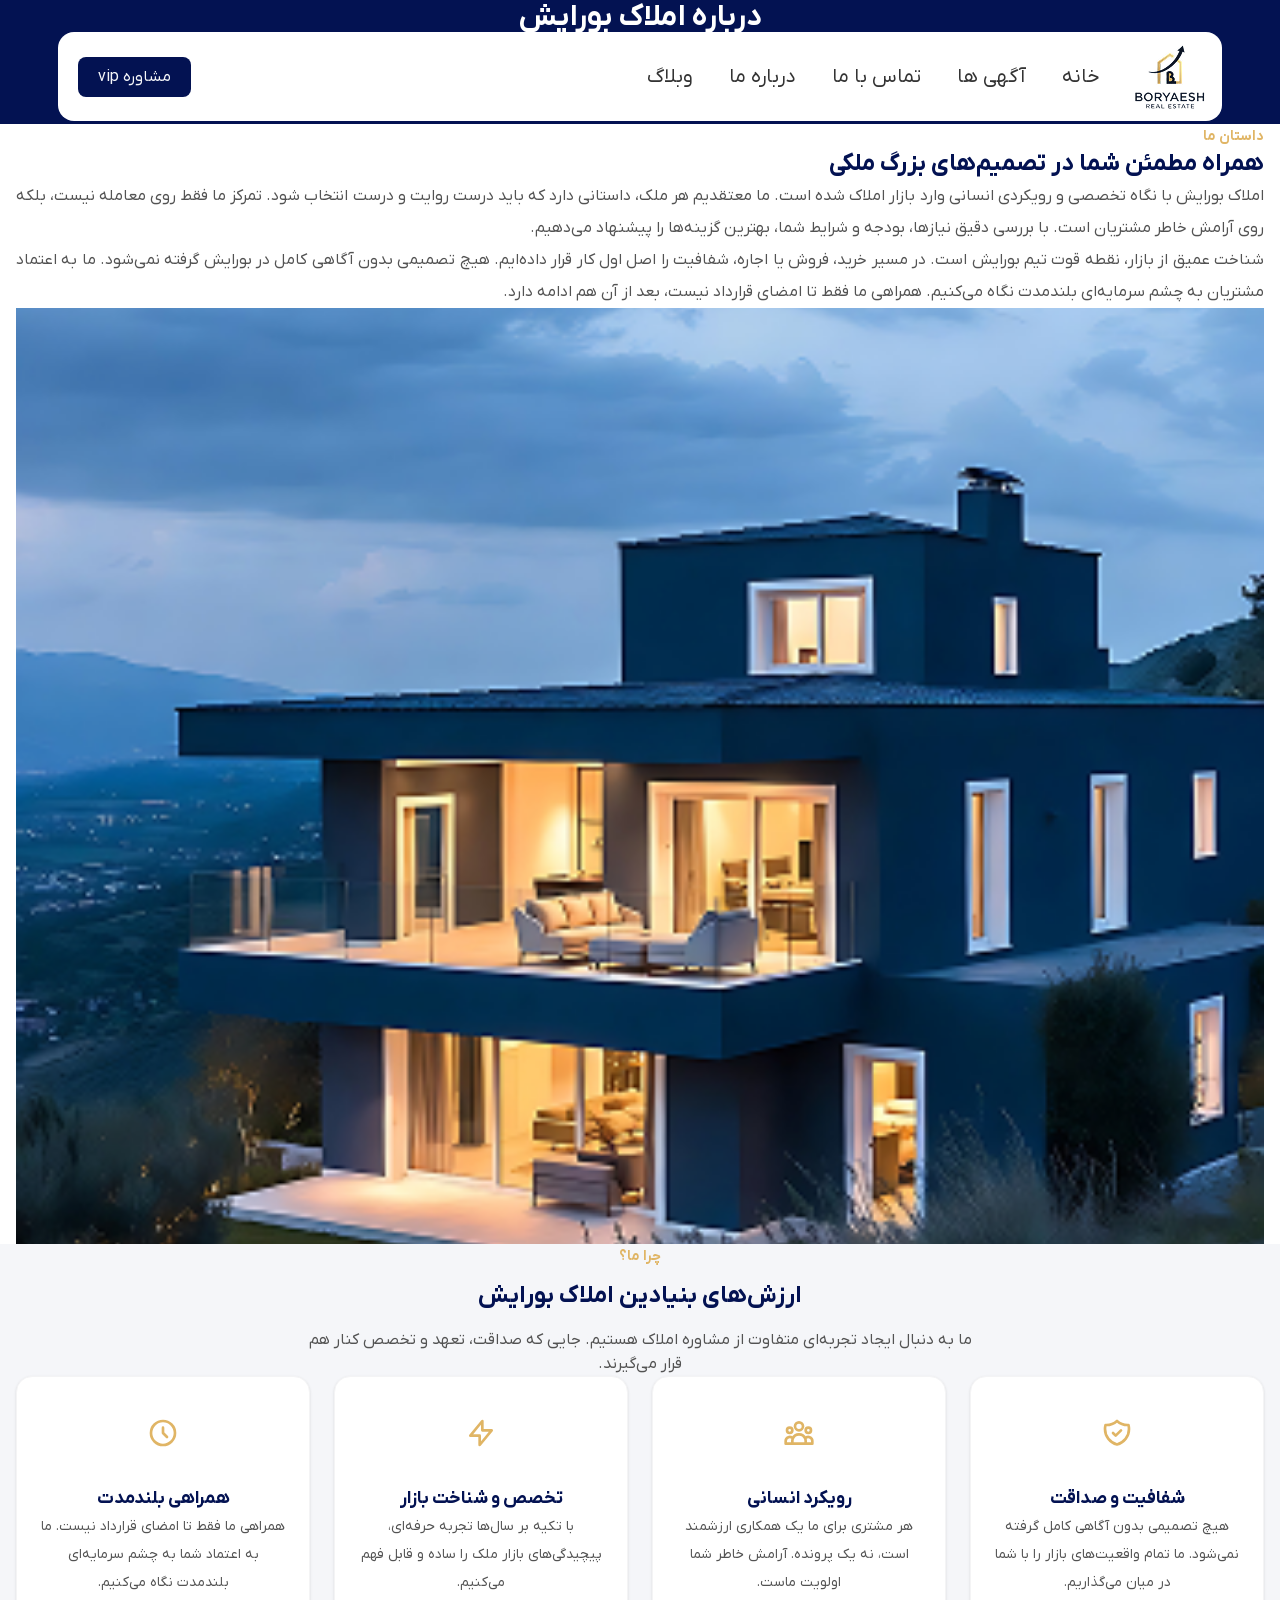
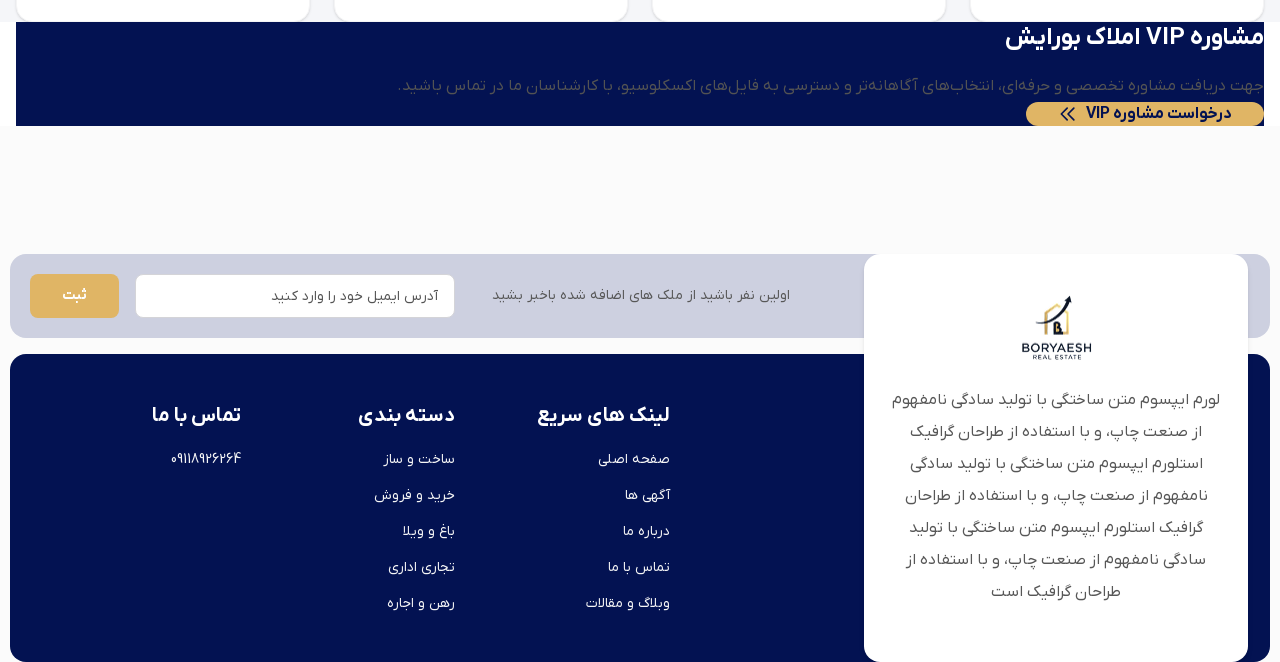
==== pages/about.html @ 9cd7a74b "Add files via upload" ====
<!doctype html>
<html lang="fa" dir="rtl">
  <head>
    <meta charset="UTF-8" />
    <meta name="viewport" content="width=device-width, initial-scale=1.0" />
    <title>درباره ما | املاک بورایش</title>
    <link rel="stylesheet" href="../styles/app.css" />
  </head>
  <body class="bg-main font-IRANYekan text-custom-3">
    <!-- app svg -->
    <svg aria-hidden="true" style="position: absolute; width: 0; height: 0; overflow: hidden">
      <symbol id="menu-open" xmlns="http://www.w3.org/2000/svg" viewBox="0 0 48 48">
        <linearGradient id="EIPc0qTNCX0EujYwtxKaXa" x1="12.066" x2="34.891" y1=".066" y2="22.891" gradientUnits="userSpaceOnUse">
          <stop offset=".237" stop-color="#1c36a6" />
          <stop offset=".85" stop-color="#031252" />
        </linearGradient>
        <path fill="url(#EIPc0qTNCX0EujYwtxKaXa)" d="M43,15H5c-1.1,0-2-0.9-2-2v-2c0-1.1,0.9-2,2-2h38c1.1,0,2,0.9,2,2v2C45,14.1,44.1,15,43,15z" />
        <linearGradient id="EIPc0qTNCX0EujYwtxKaXb" x1="12.066" x2="34.891" y1="12.066" y2="34.891" gradientUnits="userSpaceOnUse">
          <stop offset=".237" stop-color="#1c36a6" />
          <stop offset=".85" stop-color="#031252" />
        </linearGradient>
        <path fill="url(#EIPc0qTNCX0EujYwtxKaXb)" d="M43,27H5c-1.1,0-2-0.9-2-2v-2c0-1.1,0.9-2,2-2h38c1.1,0,2,0.9,2,2v2C45,26.1,44.1,27,43,27z" />
        <linearGradient id="EIPc0qTNCX0EujYwtxKaXc" x1="12.066" x2="34.891" y1="24.066" y2="46.891" gradientUnits="userSpaceOnUse">
          <stop offset=".237" stop-color="#1c36a6" />
          <stop offset=".85" stop-color="#031252" />
        </linearGradient>
        <path fill="url(#EIPc0qTNCX0EujYwtxKaXc)" d="M43,39H5c-1.1,0-2-0.9-2-2v-2c0-1.1,0.9-2,2-2h38c1.1,0,2,0.9,2,2v2C45,38.1,44.1,39,43,39z" />
      </symbol>
      <symbol id="menu-close" xmlns="http://www.w3.org/2000/svg" viewBox="0 0 48 48">
        <linearGradient id="hbE9Evnj3wAjjA2RX0We2a" x1="7.534" x2="27.557" y1="7.534" y2="27.557" gradientUnits="userSpaceOnUse">
          <stop offset="0" stop-color="#1c36a6" />
          <stop offset=".443" stop-color="#1c36a6" />
          <stop offset="1" stop-color="#031252" />
        </linearGradient>
        <path
          fill="url(#hbE9Evnj3wAjjA2RX0We2a)"
          d="M42.42,12.401c0.774-0.774,0.774-2.028,0-2.802L38.401,5.58c-0.774-0.774-2.028-0.774-2.802,0	L24,17.179L12.401,5.58c-0.774-0.774-2.028-0.774-2.802,0L5.58,9.599c-0.774,0.774-0.774,2.028,0,2.802L17.179,24L5.58,35.599	c-0.774,0.774-0.774,2.028,0,2.802l4.019,4.019c0.774,0.774,2.028,0.774,2.802,0L42.42,12.401z" />
        <linearGradient id="hbE9Evnj3wAjjA2RX0We2b" x1="27.373" x2="40.507" y1="27.373" y2="40.507" gradientUnits="userSpaceOnUse">
          <stop offset="0" stop-color="#031252" />
          <stop offset=".179" stop-color="#1c36a6" />
          <stop offset=".243" stop-color="#031252" />
        </linearGradient>
        <path fill="url(#hbE9Evnj3wAjjA2RX0We2b)" d="M24,30.821L35.599,42.42c0.774,0.774,2.028,0.774,2.802,0l4.019-4.019	c0.774-0.774,0.774-2.028,0-2.802L30.821,24L24,30.821z" />
      </symbol>
      <symbol id="apartments" viewBox="0 0 73 75" fill="none" xmlns="http://www.w3.org/2000/svg">
        <path d="M1 1V74H37L36.4965 1H1Z" fill="#030E43" stroke="#7C85AD" stroke-width="2" />
        <rect x="8.72711" y="9.79645" width="7.30346" height="7.30346" fill="white" stroke="#CDD0E0" stroke-width="0.903448" />
        <rect x="23.2105" y="9.79645" width="7.30346" height="7.30346" fill="white" stroke="#CDD0E0" stroke-width="0.903448" />
        <rect x="8.72711" y="26.4517" width="7.30346" height="7.30346" fill="white" stroke="#CDD0E0" stroke-width="0.903448" />
        <rect x="23.2105" y="26.4517" width="7.30346" height="7.30346" fill="white" stroke="#CDD0E0" stroke-width="0.903448" />
        <rect x="8.72711" y="43.3482" width="7.30346" height="7.30346" fill="white" stroke="#CDD0E0" stroke-width="0.903448" />
        <rect x="23.2105" y="43.3482" width="7.30346" height="7.30346" fill="white" stroke="#CDD0E0" stroke-width="0.903448" />
        <rect x="8.72711" y="60.2447" width="7.30346" height="7.30346" fill="white" stroke="#CDD0E0" stroke-width="0.903448" />
        <rect x="23.2105" y="60.2447" width="7.30346" height="7.30346" fill="white" stroke="#CDD0E0" stroke-width="0.903448" />
        <path d="M36 17V67.6898H70.2759L69.7966 17H36Z" fill="#CDD0E0" stroke="#030E43" stroke-width="4.51724" />
        <rect x="42.2447" y="30.4859" width="7.30346" height="7.30346" fill="white" stroke="#041562" stroke-width="0.903448" />
        <rect x="56.7281" y="30.4859" width="7.30346" height="7.30346" fill="white" stroke="#041562" stroke-width="0.903448" />
        <rect x="42.2447" y="47.3824" width="7.30346" height="7.30346" fill="white" stroke="#041562" stroke-width="0.903448" />
        <rect x="56.7281" y="47.3824" width="7.30346" height="7.30346" fill="white" stroke="#041562" stroke-width="0.903448" />
      </symbol>
      <symbol id="administrative-and-commercial" viewBox="0 0 70 67" fill="none" xmlns="http://www.w3.org/2000/svg">
        <rect x="0.5" y="19.6426" width="18.3463" height="46.8571" fill="#030E43" stroke="#7C85AD" />
        <rect x="7.13281" y="25.625" width="5.42838" height="5.9571" fill="white" stroke="#CDD0E0" />
        <rect x="7.13281" y="39.9824" width="5.42838" height="5.9571" fill="white" stroke="#CDD0E0" />
        <rect x="7.13281" y="54.3389" width="5.42838" height="5.9571" fill="white" stroke="#CDD0E0" />
        <path d="M52.8779 0.5V34H69.499V66.5H43.3301V54.7383H32.7412V66.5H19.8457V0.5H52.8779Z" fill="#030E43" stroke="#7C85AD" />
        <rect x="26.4785" y="11.2676" width="5.42838" height="5.9571" fill="white" stroke="#CDD0E0" />
        <rect x="26.4785" y="25.625" width="5.42838" height="5.9571" fill="white" stroke="#CDD0E0" />
        <rect x="26.4785" y="39.9814" width="5.42838" height="5.9571" fill="white" stroke="#CDD0E0" />
        <rect x="40.9141" y="10.96" width="6.42838" height="6.9571" fill="white" />
        <rect x="40.9141" y="25.3174" width="6.42838" height="6.9571" fill="white" />
        <rect x="40.9141" y="39.6738" width="6.42838" height="6.9571" fill="white" />
        <rect x="58.1738" y="39.3252" width="6.42838" height="6.9571" fill="white" />
        <rect x="58.1738" y="53.6826" width="6.42838" height="6.9571" fill="white" />
      </symbol>
      <symbol id="mortgage-and-rent" viewBox="0 0 71 69" fill="none" xmlns="http://www.w3.org/2000/svg">
        <path d="M52.9863 31.0439V67H32.376V50.6055H21.6094V67H1V31.0469L27.1328 8.79199L52.9863 31.0439Z" fill="#030E43" stroke="#7C85AD" stroke-width="2" />
        <path d="M37.2891 17.3088V1H69.5434L70.0009 67.6742H57.4194" stroke="#030E43" stroke-width="2" />
        <rect x="57.2734" y="8.47559" width="5.77764" height="6.1544" fill="#030E43" stroke="#7C85AD" stroke-width="2" />
        <rect x="44.0059" y="8.47559" width="5.77764" height="6.1544" fill="#030E43" stroke="#7C85AD" stroke-width="2" />
        <path d="M49.7842 27.1826V27.6738L49.3574 27.3262L49.3447 27.3164L49.332 27.3057L49.1709 27.1826H49.7842Z" fill="#030E43" stroke="#7C85AD" stroke-width="2" />
        <rect x="57.2734" y="27.1826" width="5.77764" height="6.1544" fill="#030E43" stroke="#7C85AD" stroke-width="2" />
        <rect x="57.2734" y="45.8896" width="5.77764" height="6.1544" fill="#030E43" stroke="#7C85AD" stroke-width="2" />
      </symbol>
      <symbol id="land" viewBox="0 0 74 70" fill="none" xmlns="http://www.w3.org/2000/svg">
        <path d="M1 67.7515V44.9023H9.54057H20.5213L42.2387 51.4934C42.2387 51.4934 44.4349 53.0314 42.2387 55.0087H57.1237C57.1237 55.0087 61.76 55.6678 61.76 58.0845V61.1604L32.9661 67.7515L9.54057 65.1151V67.7515H1Z" fill="#030E43" />
        <path
          d="M9.54057 44.9023H1V67.7515H9.54057V65.1151M9.54057 44.9023H20.5213L42.2387 51.4934C42.2387 51.4934 44.4349 53.0314 42.2387 55.0087M9.54057 44.9023V65.1151M42.2387 55.0087C36.3305 55.0087 27.1097 55.0087 27.1097 55.0087L21.9854 52.592M42.2387 55.0087C48.0517 55.0087 57.1237 55.0087 57.1237 55.0087C57.1237 55.0087 61.76 55.6678 61.76 58.0845C61.76 59.2857 61.76 61.1604 61.76 61.1604L32.9661 67.7515L9.54057 65.1151"
          stroke="#7C85AD"
          stroke-width="2" />
        <path d="M4.91992 41.3732V27.3458L38.1358 3.05371L71 27.3458V66.6737H53.92" stroke="#030E43" stroke-width="4.92103" />
        <rect x="30.6112" y="29.7646" width="4.6158" height="4.05783" fill="#030E43" stroke="#030E43" stroke-width="0.984207" />
        <rect x="40.6923" y="29.7646" width="4.6158" height="4.05783" fill="#030E43" stroke="#030E43" stroke-width="0.984207" />
        <rect x="40.6923" y="38.8407" width="4.6158" height="4.05783" fill="#030E43" stroke="#030E43" stroke-width="0.984207" />
        <rect x="30.6112" y="38.8407" width="4.6158" height="4.05783" fill="#030E43" stroke="#030E43" stroke-width="0.984207" />
      </symbol>
      <symbol id="villa" viewBox="0 0 82 57" fill="none" xmlns="http://www.w3.org/2000/svg">
        <path d="M64.0869 8.5L79.5 24.6094V54.5H2.5V26.2158L14.0557 8.5H64.0869Z" stroke="#030E43" stroke-width="5" />
        <path d="M18.5971 6L69 6L53.3885 24H7L18.5971 6Z" fill="#030E43" />
        <rect x="16" width="7" height="8" fill="#030E43" />
      </symbol>
      <symbol id="arrow-left" viewBox="0 0 20 14" fill="none" xmlns="http://www.w3.org/2000/svg">
        <path
          d="M0.295346 6.11231C0.340849 6.06858 0.510845 5.88349 0.670529 5.72981C1.60206 4.76738 4.03433 3.19358 5.30672 2.71193C5.49988 2.6351 5.98841 2.47153 6.25025 2.45996C6.50009 2.45996 6.73877 2.51531 6.96629 2.62436C7.25048 2.7772 7.47714 3.01844 7.60249 3.30262C7.68233 3.49925 7.80768 4.08994 7.80768 4.10069C7.93217 4.7459 8 5.79513 8 6.95497C8 8.0587 7.93217 9.06498 7.83 9.72092C7.81884 9.73245 7.69349 10.4653 7.55698 10.7164C7.30714 11.1758 6.81862 11.46 6.29575 11.46H6.25025C5.90938 11.4492 5.19339 11.1643 5.19339 11.1543C3.98883 10.6726 1.61408 9.17486 0.659368 8.1793C0.659368 8.1793 0.389787 7.92329 0.273023 7.76382C0.0910077 7.53416 0 7.24992 0 6.96577C0 6.64848 0.102169 6.35361 0.295346 6.11231Z"
          fill="#030E43" />
        <path opacity="0.4" d="M10.2934 5.7833L14.3511 5.45996C15.2617 5.45996 16 6.1316 16 6.95997C16 7.78834 15.2617 8.45996 14.3511 8.45996L10.2934 8.13676C9.57916 8.13676 9 7.60992 9 6.95997C9 6.30904 9.57916 5.7833 10.2934 5.7833Z" fill="#030E43" fill-opacity="0.51" />
      </symbol>
      <symbol id="cart-back-outline" viewBox="0 0 17 17" fill="none" xmlns="http://www.w3.org/2000/svg">
        <path
          d="M10.6894 3.25375L5.27331 7.89489C5.18606 7.9697 5.11602 8.0625 5.068 8.16692C5.01998 8.27134 4.99512 8.38491 4.99512 8.49985C4.99512 8.61478 5.01998 8.72836 5.068 8.83278C5.11602 8.9372 5.18606 9.03 5.27331 9.10481L10.6894 13.7459C11.2064 14.1889 12.0049 13.8216 12.0049 13.141V3.85739C12.0049 3.17672 11.2064 2.8095 10.6894 3.25375Z"
          fill="#030E43" />
      </symbol>
      <symbol id="cart-map" viewBox="0 0 16 16" fill="none" xmlns="http://www.w3.org/2000/svg">
        <path
          d="M14.13 5.47538C13.3833 2.19004 10.5176 0.710938 8.00022 0.710938C8.00022 0.710938 8.00022 0.710938 7.99311 0.710938C5.48286 0.710938 2.60998 2.18294 1.86331 5.46827C1.03131 9.13761 3.27842 12.2452 5.3122 14.2007C6.06598 14.926 7.0331 15.2887 8.00022 15.2887C8.96733 15.2887 9.93445 14.926 10.6811 14.2007C12.7149 12.2452 14.962 9.14471 14.13 5.47538ZM8.00022 9.03804C6.76288 9.03804 5.7602 8.03539 5.7602 6.79804C5.7602 5.56072 6.76288 4.55804 8.00022 4.55804C9.23755 4.55804 10.2402 5.56072 10.2402 6.79804C10.2402 8.03539 9.23755 9.03804 8.00022 9.03804Z"
          fill="#030E43" />
      </symbol>
      <symbol id="about-instagram" viewBox="0 0 19 19" fill="currentColor" xmlns="http://www.w3.org/2000/svg">
        <path
          d="M9.49623 1.71185C12.0333 1.71185 12.3312 1.72316 13.3339 1.76841C14.2613 1.80988 14.7627 1.96448 15.0982 2.09645C15.5431 2.26989 15.8597 2.47351 16.1915 2.80532C16.5232 3.13713 16.7306 3.45386 16.9002 3.89879C17.0284 4.23437 17.1867 4.73586 17.2282 5.66343C17.2734 6.6664 17.2847 6.96428 17.2847 9.50189C17.2847 12.0395 17.2734 12.3374 17.2282 13.3403C17.1867 14.2679 17.0321 14.7694 16.9002 15.105C16.7268 15.5499 16.5232 15.8666 16.1915 16.1985C15.8597 16.5303 15.5431 16.7376 15.0982 16.9073C14.7627 17.0355 14.2613 17.1939 13.3339 17.2354C12.3312 17.2806 12.0333 17.2919 9.49623 17.2919C6.95913 17.2919 6.66131 17.2806 5.65853 17.2354C4.73115 17.1939 4.22976 17.0393 3.89425 16.9073C3.4494 16.7339 3.13274 16.5303 2.80099 16.1985C2.46925 15.8666 2.2619 15.5499 2.09226 15.105C1.96409 14.7694 1.80575 14.2679 1.76429 13.3403C1.71905 12.3374 1.70774 12.0395 1.70774 9.50189C1.70774 6.96428 1.71905 6.6664 1.76429 5.66343C1.80575 4.73586 1.96032 4.23437 2.09226 3.89879C2.26567 3.45386 2.46925 3.13713 2.80099 2.80532C3.13274 2.47351 3.4494 2.26612 3.89425 2.09645C4.22976 1.96825 4.73115 1.80988 5.65853 1.76841C6.66131 1.71939 6.9629 1.71185 9.49623 1.71185ZM9.49623 0C6.91766 0 6.59345 0.0113118 5.57937 0.0565588C4.56905 0.101806 3.87917 0.263941 3.27599 0.497718C2.6502 0.739036 2.12242 1.06708 1.59464 1.59496C1.06687 2.12284 0.742659 2.6545 0.497619 3.27664C0.263889 3.87994 0.101786 4.56995 0.0565476 5.58424C0.0113095 6.59476 0 6.91903 0 9.49811C0 12.0772 0.0113095 12.4015 0.0565476 13.4158C0.101786 14.4263 0.263889 15.1163 0.497619 15.7234C0.738889 16.3493 1.06687 16.8772 1.59464 17.405C2.12242 17.9329 2.65397 18.2572 3.27599 18.5023C3.87917 18.7361 4.56905 18.8982 5.58314 18.9434C6.59722 18.9887 6.91766 19 9.5 19C12.0823 19 12.4028 18.9887 13.4169 18.9434C14.4272 18.8982 15.1171 18.7361 15.724 18.5023C16.3498 18.261 16.8776 17.9329 17.4054 17.405C17.9331 16.8772 18.2573 16.3455 18.5024 15.7234C18.7361 15.1201 18.8982 14.43 18.9435 13.4158C18.9887 12.4015 19 12.081 19 9.49811C19 6.91526 18.9887 6.59476 18.9435 5.58047C18.8982 4.56995 18.7361 3.87994 18.5024 3.27287C18.2611 2.64695 17.9331 2.11907 17.4054 1.59119C16.8776 1.06331 16.346 0.739036 15.724 0.493947C15.1208 0.260171 14.431 0.0980353 13.4169 0.0527883C12.399 0.0113118 12.0748 0 9.49623 0Z" />
        <path
          d="M9.5 5C7.017 5 5 7.01352 5 9.5C5 11.9865 7.01352 14 9.5 14C11.9865 14 14 11.9865 14 9.5C14 7.01352 11.9865 5 9.5 5ZM9.5 12.4177C7.8864 12.4177 6.57883 11.1101 6.57883 9.49652C6.57883 7.88292 7.8864 6.57535 9.5 6.57535C11.1136 6.57535 12.4212 7.88292 12.4212 9.49652C12.4212 11.1101 11.1136 12.4177 9.5 12.4177Z" />
        <path d="M14 5C14.5523 5 15 4.55228 15 4C15 3.44772 14.5523 3 14 3C13.4477 3 13 3.44772 13 4C13 4.55228 13.4477 5 14 5Z" fill="black" />
      </symbol>
      <symbol id="arrow-left-about" viewBox="0 0 20 14" fill="currentColor" xmlns="http://www.w3.org/2000/svg">
        <path
          d="M0.295346 6.11231C0.340849 6.06858 0.510845 5.88349 0.670529 5.72981C1.60206 4.76738 4.03433 3.19358 5.30672 2.71193C5.49988 2.6351 5.98841 2.47153 6.25025 2.45996C6.50009 2.45996 6.73877 2.51531 6.96629 2.62436C7.25048 2.7772 7.47714 3.01844 7.60249 3.30262C7.68233 3.49925 7.80768 4.08994 7.80768 4.10069C7.93217 4.7459 8 5.79513 8 6.95497C8 8.0587 7.93217 9.06498 7.83 9.72092C7.81884 9.73245 7.69349 10.4653 7.55698 10.7164C7.30714 11.1758 6.81862 11.46 6.29575 11.46H6.25025C5.90938 11.4492 5.19339 11.1643 5.19339 11.1543C3.98883 10.6726 1.61408 9.17486 0.659368 8.1793C0.659368 8.1793 0.389787 7.92329 0.273023 7.76382C0.0910077 7.53416 0 7.24992 0 6.96577C0 6.64848 0.102169 6.35361 0.295346 6.11231Z" />
        <path opacity="0.4" d="M10.2934 5.7833L14.3511 5.45996C15.2617 5.45996 16 6.1316 16 6.95997C16 7.78834 15.2617 8.45996 14.3511 8.45996L10.2934 8.13676C9.57916 8.13676 9 7.60992 9 6.95997C9 6.30904 9.57916 5.7833 10.2934 5.7833Z" fill-opacity="0.51" />
      </symbol>
      <symbol id="custom-arrow" viewBox="0 0 59 36" fill="none" xmlns="http://www.w3.org/2000/svg">
        <path
          d="M1.85204 0.476515C1.56292 0.00594925 0.947081 -0.141148 0.476515 0.147965C0.00594925 0.437078 -0.141148 1.05292 0.147965 1.52348L1 1L1.85204 0.476515ZM8.30839 8.03867L8.8585 7.20357V7.20357L8.30839 8.03867ZM20.1332 16.4061L20.7251 15.6001V15.6001L20.1332 16.4061ZM34.8732 18.9435L34.7139 17.9563V17.9563L34.8732 18.9435ZM40.4464 11.5358L39.8563 12.3431L40.4464 11.5358ZM31.8938 8.7248L32.1848 9.68152L31.8938 8.7248ZM33.4956 20.7362L32.737 21.3878L33.4956 20.7362ZM45.4044 27.577L44.9719 28.4786L45.1307 28.5548L45.3061 28.5721L45.4044 27.577ZM51.5273 28.4049L51.8066 27.4447L51.7829 27.4379L51.759 27.4322L51.5273 28.4049ZM57.6242 30.608C58.0789 30.2944 58.1933 29.6717 57.8797 29.217L52.7701 21.8081C52.4566 21.3535 51.8338 21.2391 51.3792 21.5527C50.9245 21.8662 50.8101 22.4889 51.1237 22.9436L55.6656 29.5293L49.0798 34.0712C48.6252 34.3847 48.5108 35.0075 48.8244 35.4621C49.1379 35.9168 49.7607 36.0311 50.2153 35.7176L57.6242 30.608ZM1 1L0.147965 1.52348C1.13872 3.13605 3.82641 6.28368 7.75828 8.87376L8.30839 8.03867L8.8585 7.20357C5.15684 4.76514 2.68085 1.82551 1.85204 0.476515L1 1ZM8.30839 8.03867L7.75828 8.87376C11.1943 11.1372 15.5793 14.3024 19.5413 17.2121L20.1332 16.4061L20.7251 15.6001C16.7628 12.6902 12.3414 9.4979 8.8585 7.20357L8.30839 8.03867ZM20.1332 16.4061L19.5413 17.2121C24.2041 20.6363 30.271 20.6993 35.0326 19.9307L34.8732 18.9435L34.7139 17.9563C30.1331 18.6957 24.7366 18.5461 20.7251 15.6001L20.1332 16.4061ZM34.8732 18.9435L35.0326 19.9307C36.0703 19.7632 37.246 19.3371 38.305 18.8477C39.3694 18.3558 40.3853 17.7676 41.1055 17.2324L40.509 16.4298L39.9125 15.6271C39.3279 16.0616 38.4375 16.5832 37.466 17.0322C36.489 17.4836 35.4993 17.8295 34.7139 17.9563L34.8732 18.9435ZM40.509 16.4298L41.1055 17.2324C41.8839 16.6539 42.3629 16.0189 42.5746 15.3065C42.7805 14.6135 42.692 13.976 42.5987 13.5015L41.6175 13.6944L40.6362 13.8873C40.7124 14.2746 40.7219 14.5199 40.6575 14.7367C40.5988 14.9342 40.4388 15.2359 39.9125 15.6271L40.509 16.4298ZM41.6175 13.6944L42.5987 13.5015C42.4123 12.5537 42.0318 11.4559 41.0365 10.7284L40.4464 11.5358L39.8563 12.3431C40.242 12.625 40.4837 13.1116 40.6362 13.8873L41.6175 13.6944ZM40.4464 11.5358L41.0365 10.7284C39.2849 9.44814 37.4916 8.55749 35.8777 8.05703C34.2967 7.56676 32.7664 7.41417 31.6028 7.76808L31.8938 8.7248L32.1848 9.68152C32.7935 9.49638 33.8686 9.52797 35.2853 9.96729C36.6692 10.3964 38.2661 11.1808 39.8563 12.3431L40.4464 11.5358ZM31.8938 8.7248L31.6028 7.76808C30.2377 8.18332 29.2805 9.50096 28.6832 10.6478C28.0606 11.8432 27.6598 13.1816 27.5662 14.0721L28.5607 14.1767L29.5552 14.2813C29.6182 13.6818 29.9295 12.5846 30.457 11.5717C31.0098 10.5103 31.6408 9.84699 32.1848 9.68152L31.8938 8.7248ZM28.5607 14.1767L27.5662 14.0721C27.4948 14.7506 27.746 15.3886 28.049 15.9203C28.3598 16.4656 28.8003 17.0274 29.2848 17.5886C29.7725 18.1535 30.3427 18.7607 30.9276 19.3878C31.5182 20.0211 32.1332 20.6848 32.737 21.3878L33.4956 20.7362L34.2542 20.0846C33.6211 19.3475 32.9812 18.6575 32.3902 18.0237C31.7934 17.3837 31.2551 16.8104 30.7987 16.2817C30.3391 15.7493 29.9999 15.3043 29.7866 14.93C29.5655 14.5421 29.5482 14.3477 29.5552 14.2813L28.5607 14.1767ZM33.4956 20.7362L32.737 21.3878C34.3821 23.303 36.5271 24.6186 38.6877 25.6782C39.7702 26.209 40.8755 26.6843 41.9363 27.1369C43.0055 27.593 44.0236 28.0236 44.9719 28.4786L45.4044 27.577L45.837 26.6754C44.8401 26.1971 43.7758 25.7472 42.7211 25.2973C41.658 24.8437 40.5976 24.3873 39.5683 23.8825C37.505 22.8706 35.6409 21.6991 34.2542 20.0846L33.4956 20.7362ZM45.4044 27.577L45.3061 28.5721C47.2418 28.7635 49.1921 28.8768 51.2957 29.3777L51.5273 28.4049L51.759 27.4322C49.4853 26.8906 47.3434 26.7638 45.5028 26.5818L45.4044 27.577ZM51.5273 28.4049L51.2481 29.3652C52.3473 29.6848 53.5755 30.1621 56.8758 30.7683L57.0565 29.7848L57.2372 28.8012C54.0639 28.2184 52.9639 27.7813 51.8066 27.4447L51.5273 28.4049Z"
          fill="#041562" />
      </symbol>
      <symbol id="social-instagram" viewBox="0 0 51 51" fill="none" xmlns="http://www.w3.org/2000/svg">
        <rect width="51" height="51" rx="25.5" fill="#CDD0E0" />
        <path
          d="M25.5042 12.9581C29.5924 12.9581 30.0723 12.9763 31.6882 13.0492C33.1825 13.116 33.9905 13.3651 34.5311 13.5777C35.2479 13.8571 35.7582 14.1852 36.2928 14.7197C36.8273 15.2543 37.1614 15.7646 37.4348 16.4814C37.6413 17.022 37.8965 17.8299 37.9633 19.3243C38.0362 20.9402 38.0544 21.4201 38.0544 25.5083C38.0544 29.5965 38.0362 30.0764 37.9633 31.6923C37.8965 33.1866 37.6474 33.9946 37.4348 34.5352C37.1554 35.252 36.8273 35.7623 36.2928 36.2969C35.7582 36.8314 35.2479 37.1655 34.5311 37.4389C33.9905 37.6454 33.1825 37.9006 31.6882 37.9674C30.0723 38.0403 29.5924 38.0585 25.5042 38.0585C21.4159 38.0585 20.936 38.0403 19.3202 37.9674C17.8258 37.9006 17.0179 37.6515 16.4773 37.4389C15.7605 37.1595 15.2502 36.8314 14.7156 36.2969C14.181 35.7623 13.8469 35.252 13.5736 34.5352C13.367 33.9946 13.1119 33.1866 13.0451 31.6923C12.9722 30.0764 12.954 29.5965 12.954 25.5083C12.954 21.4201 12.9722 20.9402 13.0451 19.3243C13.1119 17.8299 13.361 17.022 13.5736 16.4814C13.853 15.7646 14.181 15.2543 14.7156 14.7197C15.2502 14.1852 15.7605 13.8511 16.4773 13.5777C17.0179 13.3712 17.8258 13.116 19.3202 13.0492C20.936 12.9702 21.422 12.9581 25.5042 12.9581ZM25.5042 10.2002C21.3491 10.2002 20.8267 10.2184 19.1926 10.2913C17.5646 10.3642 16.453 10.6254 15.481 11.002C14.4726 11.3908 13.6222 11.9193 12.7717 12.7698C11.9213 13.6202 11.3989 14.4767 11.004 15.4791C10.6274 16.451 10.3662 17.5627 10.2933 19.1967C10.2204 20.8247 10.2021 21.3472 10.2021 25.5022C10.2021 29.6573 10.2204 30.1797 10.2933 31.8138C10.3662 33.4418 10.6274 34.5534 11.004 35.5315C11.3928 36.5398 11.9213 37.3903 12.7717 38.2407C13.6222 39.0912 14.4787 39.6136 15.481 40.0085C16.453 40.3851 17.5646 40.6463 19.1987 40.7192C20.8328 40.7921 21.3491 40.8103 25.5103 40.8103C29.6714 40.8103 30.1877 40.7921 31.8218 40.7192C33.4498 40.6463 34.5615 40.3851 35.5395 40.0085C36.5479 39.6197 37.3983 39.0912 38.2488 38.2407C39.0992 37.3903 39.6217 36.5338 40.0165 35.5315C40.3931 34.5595 40.6544 33.4478 40.7272 31.8138C40.8001 30.1797 40.8184 29.6633 40.8184 25.5022C40.8184 21.3411 40.8001 20.8247 40.7272 19.1907C40.6544 17.5627 40.3931 16.451 40.0165 15.473C39.6277 14.4646 39.0992 13.6141 38.2488 12.7637C37.3983 11.9132 36.5418 11.3908 35.5395 10.996C34.5676 10.6193 33.4559 10.3581 31.8218 10.2852C30.1817 10.2184 29.6592 10.2002 25.5042 10.2002Z"
          fill="#191D3A" />
        <path
          d="M25.5041 17.6475C21.1668 17.6475 17.6436 21.1647 17.6436 25.508C17.6436 29.8514 21.1608 33.3686 25.5041 33.3686C29.8475 33.3686 33.3647 29.8514 33.3647 25.508C33.3647 21.1647 29.8475 17.6475 25.5041 17.6475ZM25.5041 30.6047C22.6855 30.6047 20.4014 28.3206 20.4014 25.502C20.4014 22.6833 22.6855 20.3993 25.5041 20.3993C28.3228 20.3993 30.6068 22.6833 30.6068 25.502C30.6068 28.3206 28.3228 30.6047 25.5041 30.6047Z"
          fill="#030E43" />
        <path d="M33.6744 19.1662C34.6876 19.1662 35.5089 18.3448 35.5089 17.3316C35.5089 16.3184 34.6876 15.4971 33.6744 15.4971C32.6612 15.4971 31.8398 16.3184 31.8398 17.3316C31.8398 18.3448 32.6612 19.1662 33.6744 19.1662Z" fill="#030E43" />
      </symbol>
      <symbol id="social-whatsApp" viewBox="0 0 51 51" fill="none" xmlns="http://www.w3.org/2000/svg">
        <rect width="51" height="51" rx="25.5" fill="url(#paint0_linear_313_1182)" />
        <path
          d="M10.0322 40.3352L12.2187 32.3954C10.8669 30.065 10.1578 27.4257 10.1652 24.7276C10.1652 16.2732 17.0792 9.39941 25.5666 9.39941C29.6884 9.39941 33.5591 10.9947 36.4621 13.8913C39.3725 16.7878 40.9754 20.6401 40.968 24.735C40.968 33.1894 34.054 40.0632 25.5592 40.0632H25.5518C22.9738 40.0632 20.4402 39.4163 18.1872 38.1959L10.0322 40.3352ZM18.5787 35.4243L19.0441 35.7037C21.009 36.8652 23.2619 37.4754 25.5592 37.4828H25.5666C32.621 37.4828 38.3679 31.7705 38.3679 24.7423C38.3679 21.3385 37.0383 18.1405 34.6228 15.7292C32.2073 13.3179 28.9867 11.9946 25.5666 11.9946C18.5122 11.9872 12.7653 17.6994 12.7653 24.7276C12.7653 27.1316 13.4375 29.4768 14.7228 31.5059L15.0257 31.9911L13.733 36.6888L18.5787 35.4243Z"
          fill="white" />
        <path
          d="M10.5713 39.799L12.6839 32.1312C11.3764 29.889 10.6895 27.3379 10.6895 24.7354C10.6969 16.5751 17.3671 9.93652 25.5664 9.93652C29.5479 9.93652 33.2782 11.4804 36.0852 14.274C38.8922 17.0676 40.436 20.7876 40.436 24.7428C40.436 32.9031 33.7584 39.5417 25.5664 39.5417H25.559C23.0697 39.5417 20.6247 38.9168 18.453 37.7405L10.5713 39.799Z"
          fill="url(#paint1_linear_313_1182)" />
        <path
          d="M10.0322 40.3352L12.2187 32.3954C10.8669 30.065 10.1578 27.4257 10.1652 24.7276C10.1652 16.2732 17.0792 9.39941 25.5666 9.39941C29.6884 9.39941 33.5591 10.9947 36.4621 13.8913C39.3725 16.7878 40.9754 20.6401 40.968 24.735C40.968 33.1894 34.054 40.0632 25.5592 40.0632H25.5518C22.9738 40.0632 20.4402 39.4163 18.1872 38.1959L10.0322 40.3352ZM18.5787 35.4243L19.0441 35.7037C21.009 36.8652 23.2619 37.4754 25.5592 37.4828H25.5666C32.621 37.4828 38.3679 31.7705 38.3679 24.7423C38.3679 21.3385 37.0383 18.1405 34.6228 15.7292C32.2073 13.3179 28.9867 11.9946 25.5666 11.9946C18.5122 11.9872 12.7653 17.6994 12.7653 24.7276C12.7653 27.1316 13.4375 29.4768 14.7228 31.5059L15.0257 31.9911L13.733 36.6888L18.5787 35.4243Z"
          fill="url(#paint2_linear_313_1182)" />
        <path
          fill-rule="evenodd"
          clip-rule="evenodd"
          d="M21.7172 18.317C21.4292 17.6774 21.1263 17.6627 20.853 17.6553C20.6314 17.6479 20.3729 17.6479 20.1143 17.6479C19.8558 17.6479 19.4421 17.7435 19.0876 18.1258C18.733 18.5081 17.7432 19.4344 17.7432 21.3238C17.7432 23.2058 19.1245 25.029 19.3165 25.2863C19.5086 25.5436 21.9832 29.5356 25.8908 31.0721C29.141 32.3513 29.8058 32.094 30.5075 32.0278C31.2092 31.9616 32.7826 31.1015 33.1076 30.2046C33.4253 29.3077 33.4253 28.5431 33.3292 28.3814C33.2332 28.2197 32.9747 28.1241 32.5906 27.9329C32.2065 27.7418 30.3154 26.8155 29.9609 26.6832C29.6063 26.5582 29.3478 26.492 29.0966 26.8743C28.8381 27.2566 28.0994 28.1167 27.8778 28.374C27.6562 28.6313 27.4272 28.6607 27.0431 28.4696C26.659 28.2785 25.418 27.8741 23.9481 26.5655C22.8031 25.551 22.0275 24.2939 21.8059 23.9116C21.5843 23.5293 21.7837 23.3234 21.9758 23.1323C22.1457 22.9632 22.3599 22.6838 22.552 22.4633C22.744 22.2427 22.8105 22.081 22.9361 21.8237C23.0616 21.5664 23.0025 21.3458 22.9065 21.1547C22.8105 20.9709 22.057 19.0742 21.7172 18.317Z"
          fill="white" />
        <defs>
          <linearGradient id="paint0_linear_313_1182" x1="25.4987" y1="50.9975" x2="25.4987" y2="-0.00178436" gradientUnits="userSpaceOnUse">
            <stop stop-color="#20B038" />
            <stop offset="1" stop-color="#60D66A" />
          </linearGradient>
          <linearGradient id="paint1_linear_313_1182" x1="25.5029" y1="39.7975" x2="25.5029" y2="9.93548" gradientUnits="userSpaceOnUse">
            <stop stop-color="#20B038" />
            <stop offset="1" stop-color="#60D66A" />
          </linearGradient>
          <linearGradient id="paint2_linear_313_1182" x1="25.5031" y1="40.3323" x2="25.5031" y2="9.39941" gradientUnits="userSpaceOnUse">
            <stop stop-color="#F9F9F9" />
            <stop offset="1" stop-color="white" />
          </linearGradient>
        </defs>
      </symbol>
      <symbol id="social-telegram" viewBox="0 0 51 51" fill="none" xmlns="http://www.w3.org/2000/svg">
        <rect width="51" height="51" rx="25.5" fill="url(#paint0_linear_313_1181)" />
        <path
          fill-rule="evenodd"
          clip-rule="evenodd"
          d="M11.5434 25.2309C18.9772 21.9921 23.9342 19.8569 26.4144 18.8253C33.4961 15.8798 34.9676 15.3681 35.9267 15.3513C36.1376 15.3475 36.6093 15.3998 36.9148 15.6477C37.1728 15.8571 37.2437 16.1398 37.2777 16.3383C37.3117 16.5368 37.354 16.9889 37.3204 17.3421C36.9366 21.3743 35.2761 31.1593 34.4313 35.6753C34.0739 37.5863 33.37 38.227 32.6886 38.2897C31.2078 38.4259 30.0833 37.311 28.6491 36.3709C26.4047 34.8997 25.1368 33.9839 22.9583 32.5483C20.4407 30.8892 22.0727 29.9773 23.5075 28.4871C23.883 28.0971 30.4076 22.1624 30.5339 21.6241C30.5497 21.5568 30.5644 21.3058 30.4153 21.1732C30.2662 21.0407 30.0461 21.086 29.8873 21.1221C29.6622 21.1732 26.0768 23.543 19.1312 28.2314C18.1136 28.9303 17.1918 29.2707 16.3659 29.2529C15.4554 29.2332 13.704 28.7381 12.402 28.3149C10.8051 27.7958 9.53584 27.5213 9.64636 26.6397C9.70392 26.1805 10.3363 25.7109 11.5434 25.2309Z"
          fill="white" />
        <defs>
          <linearGradient id="paint0_linear_313_1181" x1="25.5" y1="0" x2="25.5" y2="50.6218" gradientUnits="userSpaceOnUse">
            <stop stop-color="#2AABEE" />
            <stop offset="1" stop-color="#229ED9" />
          </linearGradient>
        </defs>
      </symbol>
      <symbol id="blog-comment" viewBox="0 0 16 14" fill="none" xmlns="http://www.w3.org/2000/svg">
        <path
          d="M4.40091 5.35677C4.91832 5.35677 5.37487 5.81332 5.37487 6.33073C5.37487 6.87858 4.91832 7.30469 4.40091 7.30469C3.85306 7.30469 3.42695 6.87858 3.42695 6.33073C3.42695 5.81332 3.85306 5.35677 4.40091 5.35677ZM7.80976 5.35677C8.32717 5.35677 8.78372 5.81332 8.78372 6.33073C8.78372 6.87858 8.32717 7.30469 7.80976 7.30469C7.26191 7.30469 6.83581 6.87858 6.83581 6.33073C6.83581 5.81332 7.26191 5.35677 7.80976 5.35677ZM11.2186 5.35677C11.736 5.35677 12.1926 5.81332 12.1926 6.33073C12.1926 6.87858 11.736 7.30469 11.2186 7.30469C10.6708 7.30469 10.2447 6.87858 10.2447 6.33073C10.2447 5.81332 10.6708 5.35677 11.2186 5.35677ZM7.80976 0C12.1013 0 15.6015 2.861 15.6015 6.33073C15.6015 9.83089 12.1013 12.6615 7.80976 12.6615C6.80536 12.6615 5.86185 12.5093 4.97919 12.2354C4.09654 12.8745 2.60517 13.6354 0.74856 13.6354C0.444203 13.6354 0.170277 13.4832 0.0485327 13.2093C-0.0427757 12.9354 -0.01234 12.631 0.200714 12.418C0.23115 12.418 1.17467 11.3831 1.60078 10.1961C0.596382 9.13086 0.0180971 7.79167 0.0180971 6.33073C0.0180971 2.861 3.48783 0 7.80976 0ZM7.80976 11.2005C11.2795 11.2005 14.1405 9.03955 14.1405 6.33073C14.1405 3.65234 11.2795 1.46094 7.80976 1.46094C4.30961 1.46094 1.47904 3.65234 1.47904 6.33073C1.47904 7.63949 2.11819 8.61345 2.66605 9.19173L3.3052 9.86133L2.9704 10.7135C2.81823 11.1396 2.60517 11.5658 2.36169 11.931C3.09215 11.6875 3.70088 11.3527 4.12698 11.0483L4.70527 10.6222L5.4053 10.8353C6.1662 11.0788 6.98799 11.2005 7.80976 11.2005Z"
          fill="#A2A2A2" />
      </symbol>
      <symbol id="blog-calendar" viewBox="0 0 18 16" fill="none" xmlns="http://www.w3.org/2000/svg">
        <path
          d="M15.7839 0C16.6682 0 17.4167 0.748378 17.4167 1.63281V13.6068C17.4167 14.5252 16.6682 15.2396 15.7839 15.2396H1.63281C0.714356 15.2396 0 14.5252 0 13.6068V1.63281C0 0.748378 0.714356 0 1.63281 0H15.7839ZM15.5797 13.6068C15.6818 13.6068 15.7839 13.5387 15.7839 13.4027V1.83692C15.7839 1.73486 15.6818 1.63281 15.5797 1.63281H1.83692C1.70085 1.63281 1.63281 1.73486 1.63281 1.83692V13.4027C1.63281 13.5387 1.70085 13.6068 1.83692 13.6068H15.5797ZM14.151 10.4772V11.2936C14.151 11.5317 13.9469 11.7018 13.7428 11.7018H6.93945C6.70133 11.7018 6.53125 11.5317 6.53125 11.2936V10.4772C6.53125 10.2731 6.70133 10.069 6.93945 10.069H13.7428C13.9469 10.069 14.151 10.2731 14.151 10.4772ZM14.151 7.21159V8.02799C14.151 8.26611 13.9469 8.43619 13.7428 8.43619H6.93945C6.70133 8.43619 6.53125 8.26611 6.53125 8.02799V7.21159C6.53125 7.00748 6.70133 6.80338 6.93945 6.80338H13.7428C13.9469 6.80338 14.151 7.00748 14.151 7.21159ZM14.151 3.94597V4.76237C14.151 5.00048 13.9469 5.17056 13.7428 5.17056H6.93945C6.70133 5.17056 6.53125 5.00048 6.53125 4.76237V3.94597C6.53125 3.74186 6.70133 3.53775 6.93945 3.53775H13.7428C13.9469 3.53775 14.151 3.74186 14.151 3.94597ZM5.57878 4.35417C5.57878 5.03451 5.0005 5.57878 4.35416 5.57878C3.67382 5.57878 3.12955 5.03451 3.12955 4.35417C3.12955 3.70785 3.67382 3.12955 4.35416 3.12955C5.0005 3.12955 5.57878 3.70785 5.57878 4.35417ZM5.57878 7.61979C5.57878 8.30013 5.0005 8.84441 4.35416 8.84441C3.67382 8.84441 3.12955 8.30013 3.12955 7.61979C3.12955 6.97348 3.67382 6.39518 4.35416 6.39518C5.0005 6.39518 5.57878 6.97348 5.57878 7.61979ZM5.57878 10.8854C5.57878 11.5658 5.0005 12.11 4.35416 12.11C3.67382 12.11 3.12955 11.5658 3.12955 10.8854C3.12955 10.2391 3.67382 9.6608 4.35416 9.6608C5.0005 9.6608 5.57878 10.2391 5.57878 10.8854Z"
          fill="#A2A2A2" />
      </symbol>
      <symbol id="blog-arrow-left" viewBox="0 0 16 16" fill="currentColor" xmlns="http://www.w3.org/2000/svg">
        <path
          d="M9.05273 14.335L8.27929 15.1084C7.92773 15.4248 7.40039 15.4248 7.08398 15.1084L0.263676 8.25293C-0.0878919 7.93652 -0.0878919 7.40918 0.263676 7.09278L7.08398 0.237305C7.40039 -0.0791016 7.96289 -0.0791016 8.27929 0.237305L9.05273 1.01075C9.40429 1.36231 9.36914 1.88965 9.05273 2.24121L4.79882 6.24902H14.9238C15.3809 6.24902 15.7676 6.63575 15.7676 7.09278V8.21778C15.7676 8.70996 15.3809 9.06152 14.9238 9.06152H4.79882L9.05273 13.1045C9.36914 13.456 9.40429 13.9834 9.05273 14.335Z" />
      </symbol>
    </svg>
    <!-- app header desktop -->
    <header class="fixed top-8 right-0 left-0 z-50 hidden md:flex items-center justify-between w-[95%] lg:w-[91%] h-22.25 mx-auto bg-white rounded-2xl">
      <!-- app logo & menu -->
      <div class="flex items-center gap-x-2 lg:gap-x-4">
        <!-- app logo -->
        <img src="../images/hedaer-logo.png" alt="logo website" />
        <!-- app menu -->
        <ul class="flex items-center justify-between gap-x-5 lg:gap-x-9 text-header-menu text-xl">
          <li>
            <a href="../index.html" class="hover:text-hover-link transition-all">خانه</a>
          </li>
          <li>
            <a href="./ads.html" class="hover:text-hover-link transition-all">آگهی ها</a>
          </li>
          <li>
            <a href="./contact.html" class="hover:text-hover-link transition-all">تماس با ما</a>
          </li>
          <li>
            <a href="./about.html" class="hover:text-hover-link transition-all">درباره ما</a>
          </li>
          <li>
            <a href="#" class="hover:text-hover-link transition-all">وبلاگ</a>
          </li>
        </ul>
      </div>
      <!-- app vip consulting  -->
      <div>
        <a href="#" class="vip-link block py-2 px-5 mx-2 lg:mx-5 text-header-link-text bg-header-link-bg rounded-lg">مشاوره vip</a>
      </div>
    </header>
    <!-- app header mobile -->
    <div class="fixed inset-x-0 top-0 z-50 h-22.25 flex items-center justify-between md:hidden w-full bg-white">
      <!-- open mobile menu -->
      <div class="open-mobile-menu relative z-10">
        <svg class="w-12 h-12 mr-2">
          <use href="#menu-open"></use>
        </svg>
      </div>
      <!-- mobile menu -->
      <div class="mobile-menu fixed inset-y-0 z-60 overflow-y-auto -right-64 top-0 bottom-0 w-64 bg-custom-1 transition-all border-l border-l-custom-2">
        <!-- mobile menu content -->
        <div class="relative flex flex-col px-5 h-full">
          <div class="flex w-full justify-center items-center border-b border-b-custom-2 pb-4 mb-6">
            <img src="../images/hedaer-logo.png" alt="website logo" class="mx-auto" />
          </div>
          <ul class="flex flex-col items-start gap-y-5 text-header-menu text-lg w-[50%] child:cursor-pointer">
            <li>
              <a href="../index.html" class="inline-block">خانه</a>
            </li>
            <li>
              <a href="./ads.html" class="inline-block">آگهی ها</a>
            </li>
            <li>
              <a href="#" class="inline-block">تماس با ما</a>
            </li>
            <li>
              <a href="./about.html" class="inline-block">درباره ما</a>
            </li>
            <li>
              <a href="#" class="inline-block">وبلاگ</a>
            </li>
          </ul>
        </div>
        <!-- close mobile menu -->
        <div class="absolute top-4 left-4 z-70 close-mobile-menu">
          <svg class="w-8 h-8">
            <use href="#menu-close"></use>
          </svg>
        </div>
      </div>
      <!-- app logo — دقیقاً وسط صفحه در موبایل -->
      <img src="../images/hedaer-logo.png" alt="logo website" class="absolute left-1/2 top-1/2 -translate-x-1/2 -translate-y-1/2 pointer-events-none" />
      <!-- app vip consulting  -->
      <div class="relative z-10">
        <a href="#" class="inline-block py-2 px-2 ml-2 text-sm text-header-link-text bg-header-link-bg rounded-lg">مشاوره vip</a>
      </div>
    </div>

    <!-- ==================== HERO / BREADCRUMB ==================== -->
    <section class="bg-custom-7 pb-16 pt-36 md:pb-20 lg:pt-40 relative overflow-hidden rounded-b-2xl">
      <div class="container mx-auto px-4 text-center relative z-10">
        <h1 class="text-3xl md:text-4xl font-IRANYekanBold text-white mb-4">درباره املاک بورایش</h1>
        <p class="text-custom-1 text-lg mb-6">اعتماد، تخصص، نتیجه</p>
        <nav class="flex items-center justify-center gap-2 text-sm text-custom-2">
          <a href="../index.html" class="hover:text-custom-5 transition-colors">خانه</a>
          <span>/</span>
          <span class="text-white">درباره ما</span>
        </nav>
      </div>
      <!-- Decorative Background -->
      <div class="absolute top-50 left-0 right-0 w-full h-full opacity-10">
        <div class="absolute top-10 left-10 w-32 h-32 bg-custom-5 rounded-full blur-3xl"></div>
        <div class="absolute bottom-10 right-10 w-40 h-40 bg-custom-5 rounded-full blur-3xl"></div>
      </div>
    </section>

    <!-- ==================== OUR STORY ==================== -->
    <section class="py-16 md:py-24 bg-white">
      <div class="container mx-auto px-4 grid md:grid-cols-2 gap-12 items-center">
        <div class="order-2 md:order-1">
          <img src="../images/about-us-img.png" alt="درباره املاک بورایش" class="rounded-3xl shadow-lg w-full object-cover aspect-[4/3]" />
        </div>
        <div class="order-1 md:order-2 space-y-6">
          <span class="text-custom-5 font-IRANYekanBold text-sm tracking-wider">داستان ما</span>
          <h2 class="text-2xl md:text-3xl font-IRANYekanBold text-custom-7 leading-relaxed">همراه مطمئن شما در تصمیم‌های بزرگ ملکی</h2>
          <p class="text-custom-3 leading-8 text-justify">
            املاک بورایش با نگاه تخصصی و رویکردی انسانی وارد بازار املاک شده است. ما معتقدیم هر ملک، داستانی دارد که باید درست روایت و درست انتخاب شود. تمرکز ما فقط روی معامله نیست، بلکه روی آرامش خاطر مشتریان است. با بررسی دقیق نیازها، بودجه و شرایط شما، بهترین گزینه‌ها را پیشنهاد می‌دهیم.
          </p>
          <p class="text-custom-3 leading-8 text-justify">
            شناخت عمیق از بازار، نقطه قوت تیم بورایش است. در مسیر خرید، فروش یا اجاره، شفافیت را اصل اول کار قرار داده‌ایم. هیچ تصمیمی بدون آگاهی کامل در بورایش گرفته نمی‌شود. ما به اعتماد مشتریان به چشم سرمایه‌ای بلندمدت نگاه می‌کنیم. همراهی ما فقط تا امضای قرارداد نیست، بعد از آن هم ادامه دارد.
          </p>
        </div>
      </div>
    </section>

    <!-- ==================== CORE VALUES ==================== -->
    <section class="py-16 md:py-24 bg-custom-9">
      <div class="container mx-auto px-4">
        <div class="text-center mb-14">
          <span class="text-custom-5 font-IRANYekanBold text-sm">چرا ما؟</span>
          <h2 class="text-2xl md:text-3xl font-IRANYekanBold text-custom-7 mt-3">ارزش‌های بنیادین املاک بورایش</h2>
          <p class="text-custom-3 mt-4 max-w-2xl mx-auto">ما به دنبال ایجاد تجربه‌ای متفاوت از مشاوره املاک هستیم. جایی که صداقت، تعهد و تخصص کنار هم قرار می‌گیرند.</p>
        </div>

        <div class="grid sm:grid-cols-2 lg:grid-cols-4 gap-6">
          <!-- Value 1 -->
          <div class="bg-white p-6 rounded-2xl shadow-sm hover:shadow-md transition-all duration-300 border border-zinc-100 text-center group">
            <div class="w-16 h-16 bg-custom-5/20 text-custom-5 rounded-xl flex items-center justify-center mx-auto mb-5 group-hover:bg-custom-5 group-hover:text-white transition-colors">
              <svg xmlns="http://www.w3.org/2000/svg" class="h-8 w-8" fill="none" viewBox="0 0 24 24" stroke="currentColor">
                <path stroke-linecap="round" stroke-linejoin="round" stroke-width="2" d="M9 12l2 2 4-4m5.618-4.016A11.955 11.955 0 0112 2.944a11.955 11.955 0 01-8.618 3.04A12.02 12.02 0 003 9c0 5.591 3.824 10.29 9 11.622 5.176-1.332 9-6.03 9-11.622 0-1.042-.133-2.052-.382-3.016z" />
              </svg>
            </div>
            <h3 class="text-lg font-IRANYekanBold text-custom-7 mb-3">شفافیت و صداقت</h3>
            <p class="text-sm text-custom-3 leading-7">هیچ تصمیمی بدون آگاهی کامل گرفته نمی‌شود. ما تمام واقعیت‌های بازار را با شما در میان می‌گذاریم.</p>
          </div>

          <!-- Value 2 -->
          <div class="bg-white p-6 rounded-2xl shadow-sm hover:shadow-md transition-all duration-300 border border-zinc-100 text-center group">
            <div class="w-16 h-16 bg-custom-5/20 text-custom-5 rounded-xl flex items-center justify-center mx-auto mb-5 group-hover:bg-custom-5 group-hover:text-white transition-colors">
              <svg xmlns="http://www.w3.org/2000/svg" class="h-8 w-8" fill="none" viewBox="0 0 24 24" stroke="currentColor">
                <path
                  stroke-linecap="round"
                  stroke-linejoin="round"
                  stroke-width="2"
                  d="M17 20h5v-2a3 3 0 00-5.356-1.857M17 20H7m10 0v-2c0-.656-.126-1.283-.356-1.857M7 20H2v-2a3 3 0 015.356-1.857M7 20v-2c0-.656.126-1.283.356-1.857m0 0a5.002 5.002 0 019.288 0M15 7a3 3 0 11-6 0 3 3 0 016 0zm6 3a2 2 0 11-4 0 2 2 0 014 0zM7 10a2 2 0 11-4 0 2 2 0 014 0z" />
              </svg>
            </div>
            <h3 class="text-lg font-IRANYekanBold text-custom-7 mb-3">رویکرد انسانی</h3>
            <p class="text-sm text-custom-3 leading-7">هر مشتری برای ما یک همکاری ارزشمند است، نه یک پرونده. آرامش خاطر شما اولویت ماست.</p>
          </div>

          <!-- Value 3 -->
          <div class="bg-white p-6 rounded-2xl shadow-sm hover:shadow-md transition-all duration-300 border border-zinc-100 text-center group">
            <div class="w-16 h-16 bg-custom-5/20 text-custom-5 rounded-xl flex items-center justify-center mx-auto mb-5 group-hover:bg-custom-5 group-hover:text-white transition-colors">
              <svg xmlns="http://www.w3.org/2000/svg" class="h-8 w-8" fill="none" viewBox="0 0 24 24" stroke="currentColor"><path stroke-linecap="round" stroke-linejoin="round" stroke-width="2" d="M13 10V3L4 14h7v7l9-11h-7z" /></svg>
            </div>
            <h3 class="text-lg font-IRANYekanBold text-custom-7 mb-3">تخصص و شناخت بازار</h3>
            <p class="text-sm text-custom-3 leading-7">با تکیه بر سال‌ها تجربه حرفه‌ای، پیچیدگی‌های بازار ملک را ساده و قابل فهم می‌کنیم.</p>
          </div>

          <!-- Value 4 -->
          <div class="bg-white p-6 rounded-2xl shadow-sm hover:shadow-md transition-all duration-300 border border-zinc-100 text-center group">
            <div class="w-16 h-16 bg-custom-5/20 text-custom-5 rounded-xl flex items-center justify-center mx-auto mb-5 group-hover:bg-custom-5 group-hover:text-white transition-colors">
              <svg xmlns="http://www.w3.org/2000/svg" class="h-8 w-8" fill="none" viewBox="0 0 24 24" stroke="currentColor"><path stroke-linecap="round" stroke-linejoin="round" stroke-width="2" d="M12 8v4l3 3m6-3a9 9 0 11-18 0 9 9 0 0118 0z" /></svg>
            </div>
            <h3 class="text-lg font-IRANYekanBold text-custom-7 mb-3">همراهی بلندمدت</h3>
            <p class="text-sm text-custom-3 leading-7">همراهی ما فقط تا امضای قرارداد نیست. ما به اعتماد شما به چشم سرمایه‌ای بلندمدت نگاه می‌کنیم.</p>
          </div>
        </div>
      </div>
    </section>

    <!-- ==================== VIP CTA ==================== -->
    <section class="py-16 md:py-24 bg-white">
      <div class="container mx-auto px-4">
        <div class="bg-custom-7 rounded-3xl p-8 md:p-14 grid md:grid-cols-2 gap-10 items-center relative overflow-hidden">
          <div class="relative z-10">
            <h2 class="text-2xl md:text-3xl font-IRANYekanBold text-white mb-4">مشاوره VIP املاک بورایش</h2>
            <p class="text-custom-1 leading-8 mb-8">جهت دریافت مشاوره تخصصی و حرفه‌ای، انتخاب‌های آگاهانه‌تر و دسترسی به فایل‌های اکسکلوسیو، با کارشناسان ما در تماس باشید.</p>
            <a href="#" class="inline-flex items-center gap-2 bg-custom-5 text-custom-7 font-IRANYekanBold px-8 py-4 rounded-xl hover:bg-white transition-colors">
              درخواست مشاوره VIP
              <svg xmlns="http://www.w3.org/2000/svg" class="h-5 w-5" fill="none" viewBox="0 0 24 24" stroke="currentColor"><path stroke-linecap="round" stroke-linejoin="round" stroke-width="2" d="M11 19l-7-7 7-7m8 14l-7-7 7-7" /></svg>
            </a>
          </div>
          <div class="hidden md:block relative z-10">
            <img src="../images/vip-sec-img.png" alt="مشاوره VIP" class="w-full max-w-sm mx-auto rounded-2xl shadow-2xl" />
          </div>
          <!-- Background Decoration -->
          <div class="absolute top-0 left-0 w-64 h-64 bg-custom-5 opacity-10 rounded-full blur-3xl -translate-x-1/2 -translate-y-1/2"></div>
        </div>
      </div>
    </section>

    <!-- app footer -->
    <!-- app footer section -->
    <footer class="relative mt-24 lg:mt-32">
      <div class="container relative px-4 md:px-2.5">
        <!-- cart logo and descrption -->
        <div class="relative z-20 mx-auto mb-6 w-full max-w-sm rounded-2xl bg-white p-6 shadow-md lg:absolute lg:top-0 lg:bottom-0 lg:right-8 lg:mb-0 lg:max-w-xs lg:p-7 xl:max-w-sm">
          <div class="flex flex-col items-center text-center gap-3">
            <img src="../images/hedaer-logo.png" alt="لوگو املاک بورایش" class="h-22.5 w-26.5" />
            <p class="leading-8 text-custom-4">
              لورم ایپسوم متن ساختگی با تولید سادگی نامفهوم از صنعت چاپ، و با استفاده از طراحان گرافیک استلورم ایپسوم متن ساختگی با تولید سادگی نامفهوم از صنعت چاپ، و با استفاده از طراحان گرافیک استلورم ایپسوم متن ساختگی با تولید سادگی نامفهوم از صنعت چاپ، و با استفاده از طراحان گرافیک است
            </p>
          </div>
        </div>

        <!-- newsletter strip-->
        <div class="relative z-10 rounded-2xl bg-custom-1 p-4 sm:p-5 lg:pr-90 xl:pr-120">
          <div class="flex flex-col-reverse items-stretch gap-3 sm:flex-row-reverse sm:items-center sm:justify-between sm:gap-4">
            <button type="button" class="h-11 shrink-0 rounded-lg bg-custom-5 hover:bg-custom-7 px-8 text-sm font-IRANYekanBold text-white transition hover:-translate-y-0.5 hover:shadow-md sm:order-1 cursor-pointer">ثبت</button>

            <label class="sm:order-2 sm:flex-1">
              <span class="sr-only">آدرس ایمیل</span>
              <input type="email" name="newsletter-email" placeholder="آدرس ایمیل خود را وارد کنید" class="h-11 w-full rounded-lg border border-zinc-300 bg-white px-4 text-sm text-custom-4 placeholder:text-custom-3 focus:border-custom-5 focus:outline-none" />
            </label>

            <p class="text-center text-sm text-custom-4 sm:order-3 sm:flex-1 sm:text-right">اولین نفر باشید از ملک های اضافه شده باخبر بشید</p>
          </div>
        </div>

        <!-- section bg-blue -->
        <div class="relative z-10 mt-4 rounded-2xl bg-custom-7 px-5 py-10 sm:px-8 sm:py-12 lg:px-14 lg:pr-110 xl:pr-150">
          <div class="grid grid-cols-1 gap-8 text-center sm:grid-cols-3 sm:gap-6 sm:text-right lg:gap-10">
            <!-- quick links-->
            <div>
              <h3 class="font-IRANYekanBold text-white text-xl">لینک های سریع</h3>

              <ul class="mt-5 space-y-4 text-sm text-custom-6">
                <li><a href="#" class="transition hover:text-custom-5">صفحه اصلی</a></li>
                <li><a href="#" class="transition hover:text-custom-5">آگهی ها</a></li>
                <li><a href="#" class="transition hover:text-custom-5">درباره ما</a></li>
                <li><a href="#" class="transition hover:text-custom-5">تماس با ما</a></li>
                <li><a href="#" class="transition hover:text-custom-5">وبلاگ و مقالات</a></li>
              </ul>
            </div>

            <!-- categories -->
            <div>
              <h3 class="font-IRANYekanBold text-white text-xl">دسته بندی</h3>

              <ul class="mt-5 space-y-4 text-sm text-custom-6">
                <li><a href="#" class="transition hover:text-custom-5">ساخت و ساز</a></li>
                <li><a href="#" class="transition hover:text-custom-5">خرید و فروش</a></li>
                <li><a href="#" class="transition hover:text-custom-5">باغ و ویلا</a></li>
                <li><a href="#" class="transition hover:text-custom-5">تجاری اداری</a></li>
                <li><a href="#" class="transition hover:text-custom-5">رهن و اجاره</a></li>
              </ul>
            </div>

            <!-- contact us -->
            <div>
              <h3 class="font-IRANYekanBold text-white text-xl">تماس با ما</h3>

              <a href="tel:09118926264" class="mt-5 inline-block text-sm text-custom-6 transition hover:text-white" dir="ltr">09118926264</a>
            </div>
          </div>
        </div>
      </div>
    </footer>

    <!-- Scripts -->
    <script src="../scripts/app.js"></script>
  </body>
</html>
---- styles/app.css ----
/*! tailwindcss v4.3.3 | MIT License | https://tailwindcss.com */
@layer properties{@supports (((-webkit-hyphens:none)) and (not (margin-trim:inline))) or ((-moz-orient:inline) and (not (color:rgb(from red r g b)))){*,:before,:after,::backdrop{--tw-translate-x:0;--tw-translate-y:0;--tw-translate-z:0;--tw-rotate-x:initial;--tw-rotate-y:initial;--tw-rotate-z:initial;--tw-skew-x:initial;--tw-skew-y:initial;--tw-space-y-reverse:0;--tw-border-style:solid;--tw-gradient-position:initial;--tw-gradient-from:#0000;--tw-gradient-via:#0000;--tw-gradient-to:#0000;--tw-gradient-stops:initial;--tw-gradient-via-stops:initial;--tw-gradient-from-position:0%;--tw-gradient-via-position:50%;--tw-gradient-to-position:100%;--tw-leading:initial;--tw-font-weight:initial;--tw-shadow:0 0 #0000;--tw-shadow-color:initial;--tw-shadow-alpha:100%;--tw-inset-shadow:0 0 #0000;--tw-inset-shadow-color:initial;--tw-inset-shadow-alpha:100%;--tw-ring-color:initial;--tw-ring-shadow:0 0 #0000;--tw-inset-ring-color:initial;--tw-inset-ring-shadow:0 0 #0000;--tw-ring-inset:initial;--tw-ring-offset-width:0px;--tw-ring-offset-color:#fff;--tw-ring-offset-shadow:0 0 #0000;--tw-duration:initial;--tw-scale-x:1;--tw-scale-y:1;--tw-scale-z:1}}}@font-face{font-family:IRANYekan;src:local(IRANYekanX),url(../fonts/IRANYekanXFaNum-Regular.woff2)format("woff2");font-display:swap}@font-face{font-family:IRANYekan Medium;src:local(IRANYekanX Medium),url(../fonts/IRANYekanXFaNum-Medium.woff2)format("woff2");font-display:swap}@font-face{font-family:IRANYekan Bold;src:local(IRANYekanX Bold),url(../fonts/IRANYekanXFaNum-Bold.woff2)format("woff2");font-display:swap}@layer theme{:root,:host{--font-sans:-apple-system, BlinkMacSystemFont, "Segoe UI", Roboto, "Helvetica Neue", "Noto Sans", Arial, sans-serif, "Apple Color Emoji", "Segoe UI Emoji", "Segoe UI Symbol", "Noto Color Emoji";--font-mono:ui-monospace, SFMono-Regular, Menlo, Monaco, Consolas, "Liberation Mono", "Courier New", monospace;--color-amber-50:oklch(98.7% .022 95.277);--color-blue-950:oklch(28.2% .091 267.935);--color-indigo-100:oklch(93% .034 272.788);--color-gray-50:oklch(98.5% .002 247.839);--color-gray-500:oklch(55.1% .027 264.364);--color-gray-800:oklch(27.8% .033 256.848);--color-zinc-100:oklch(96.7% .001 286.375);--color-zinc-200:oklch(92% .004 286.32);--color-zinc-300:oklch(87.1% .006 286.286);--color-zinc-500:oklch(55.2% .016 285.938);--color-zinc-600:oklch(44.2% .017 285.786);--color-zinc-700:oklch(37% .013 285.805);--color-zinc-800:oklch(27.4% .006 286.033);--color-black:#000;--color-white:#fff;--spacing:.25rem;--container-xs:20rem;--container-sm:24rem;--container-md:28rem;--container-2xl:42rem;--container-3xl:48rem;--text-xs:.75rem;--text-xs--line-height:calc(1 / .75);--text-sm:.875rem;--text-sm--line-height:calc(1.25 / .875);--text-base:1rem;--text-base--line-height:calc(1.5 / 1);--text-lg:1.125rem;--text-lg--line-height:calc(1.75 / 1.125);--text-xl:1.25rem;--text-xl--line-height:calc(1.75 / 1.25);--text-2xl:1.5rem;--text-2xl--line-height:calc(2 / 1.5);--text-3xl:1.875rem;--text-3xl--line-height:calc(2.25 / 1.875);--text-4xl:2.25rem;--text-4xl--line-height:calc(2.5 / 2.25);--font-weight-medium:500;--font-weight-bold:700;--radius-lg:.5rem;--radius-xl:.75rem;--radius-2xl:1rem;--radius-3xl:1.5rem;--aspect-video:16 / 9;--default-transition-duration:.15s;--default-transition-timing-function:cubic-bezier(.4, 0, .2, 1);--default-font-family:var(--font-sans);--default-mono-font-family:var(--font-mono);--color-main:#fbfbfb;--color-header-menu:#333;--color-header-link-text:#f5f6f9;--color-header-link-bg:#031252;--color-hover-link:#e0b565;--color-custom-1:#cdd0e0;--color-custom-2:#a1a6be;--color-custom-3:#535353;--color-custom-4:#575757;--color-custom-5:#e0b565;--color-custom-6:#f6f6f6;--color-custom-7:#031252;--color-custom-8:#546094;--color-custom-9:#f5f6f9;--color-custom-11:#e7e7e8;--color-custom-12:#2c2c2c;--font-IRANYekan:"IRANYekan", sans-serif;--font-IRANYekanMedium:"IRANYekan Medium", sans-serif;--font-IRANYekanBold:"IRANYekan Bold", sans-serif}}@layer base{*,:after,:before,::backdrop{box-sizing:border-box;border:0 solid;margin:0;padding:0}::file-selector-button{box-sizing:border-box;border:0 solid;margin:0;padding:0}html,:host{-webkit-text-size-adjust:100%;tab-size:4;line-height:1.5;font-family:var(--default-font-family,-apple-system, BlinkMacSystemFont, "Segoe UI", Roboto, "Helvetica Neue", "Noto Sans", Arial, sans-serif, "Apple Color Emoji", "Segoe UI Emoji", "Segoe UI Symbol", "Noto Color Emoji");font-feature-settings:var(--default-font-feature-settings,normal);font-variation-settings:var(--default-font-variation-settings,normal);-webkit-tap-highlight-color:transparent}hr{height:0;color:inherit;border-top-width:1px}abbr:where([title]){-webkit-text-decoration:underline dotted;text-decoration:underline dotted}h1,h2,h3,h4,h5,h6{font-size:inherit;font-weight:inherit}a{color:inherit;-webkit-text-decoration:inherit;-webkit-text-decoration:inherit;-webkit-text-decoration:inherit;text-decoration:inherit}b,strong{font-weight:bolder}code,kbd,samp,pre{font-family:var(--default-mono-font-family,ui-monospace, SFMono-Regular, Menlo, Monaco, Consolas, "Liberation Mono", "Courier New", monospace);font-feature-settings:var(--default-mono-font-feature-settings,normal);font-variation-settings:var(--default-mono-font-variation-settings,normal);font-size:1em}small{font-size:80%}sub,sup{vertical-align:baseline;font-size:75%;line-height:0;position:relative}sub{bottom:-.25em}sup{top:-.5em}table{text-indent:0;border-color:inherit;border-collapse:collapse}:-moz-focusring:where(:not(iframe)){outline:auto}progress{vertical-align:baseline}summary{display:list-item}ol,ul,menu{list-style:none}img,svg,video,canvas,audio,iframe,embed,object{vertical-align:middle;display:block}img,video{max-width:100%;height:auto}button,input,select,optgroup,textarea{font:inherit;font-feature-settings:inherit;font-variation-settings:inherit;letter-spacing:inherit;color:inherit;opacity:1;background-color:#0000;border-radius:0}::file-selector-button{font:inherit;font-feature-settings:inherit;font-variation-settings:inherit;letter-spacing:inherit;color:inherit;opacity:1;background-color:#0000;border-radius:0}:where(select:is([multiple],[size])) optgroup{font-weight:bolder}:where(select:is([multiple],[size])) optgroup option{padding-inline-start:20px}::file-selector-button{margin-inline-end:4px}::placeholder{opacity:1}@supports (not ((-webkit-appearance:-apple-pay-button))) or (contain-intrinsic-size:1px){::placeholder{color:currentColor}@supports (color:color-mix(in lab, red, red)){::placeholder{color:color-mix(in oklab, currentcolor 50%, transparent)}}}textarea{resize:vertical}::-webkit-search-decoration{-webkit-appearance:none}::-webkit-date-and-time-value{min-height:1lh;text-align:inherit}::-webkit-datetime-edit{display:inline-flex}::-webkit-datetime-edit-fields-wrapper{padding:0}::-webkit-datetime-edit{padding-block:0}::-webkit-datetime-edit-year-field{padding-block:0}::-webkit-datetime-edit-month-field{padding-block:0}::-webkit-datetime-edit-day-field{padding-block:0}::-webkit-datetime-edit-hour-field{padding-block:0}::-webkit-datetime-edit-minute-field{padding-block:0}::-webkit-datetime-edit-second-field{padding-block:0}::-webkit-datetime-edit-millisecond-field{padding-block:0}::-webkit-datetime-edit-meridiem-field{padding-block:0}::-webkit-calendar-picker-indicator{line-height:1}:-moz-ui-invalid{box-shadow:none}button,input:where([type=button],[type=reset],[type=submit]){appearance:button}::file-selector-button{appearance:button}::-webkit-inner-spin-button{height:auto}::-webkit-outer-spin-button{height:auto}[hidden]:where(:not([hidden=until-found])){display:none!important}}@layer components{.vip-link{z-index:1;transition:all .1s;position:relative;overflow:hidden}.vip-link:before{content:"";z-index:-1;background-color:#e0b565;width:0;height:100%;transition:width .3s cubic-bezier(.4,0,.2,1) .1s;position:absolute;top:0;left:0}.vip-link:hover:before{width:100%}@media screen and (min-width:1024px){.submit-hero{z-index:1;transition:all .1s;position:relative;overflow:hidden}.submit-hero:before{content:"";z-index:-1;background-color:#031252;width:0;height:100%;transition:width .3s cubic-bezier(.4,0,.2,1) .1s;position:absolute;top:0;left:0}.submit-hero:hover:before{width:100%}}.properties-slider{--swiper-pagination-color:#030e43;--swiper-pagination-bullet-inactive-color:#535353;--swiper-pagination-bullet-size:10px;--swiper-pagination-bullet-inactive-opacity:.44}}@layer utilities{.pointer-events-none{pointer-events:none}.visible{visibility:visible}.sr-only{clip-path:inset(50%);white-space:nowrap;border-width:0;width:1px;height:1px;margin:-1px;padding:0;position:absolute;overflow:hidden}.absolute{position:absolute}.fixed{position:fixed}.relative{position:relative}.static{position:static}.static\!{position:static!important}.inset-0{inset:0}.inset-x-0{inset-inline:0}.inset-x-3{inset-inline:calc(var(--spacing) * 3)}.inset-y-0{inset-block:0}.top-0{top:0}.top-1\/2{top:50%}.top-4{top:calc(var(--spacing) * 4)}.top-8{top:calc(var(--spacing) * 8)}.-right-64{right:calc(var(--spacing) * -64)}.right-0{right:0}.bottom-0{bottom:0}.bottom-3{bottom:calc(var(--spacing) * 3)}.left-0{left:0}.left-1\/2{left:50%}.left-4{left:calc(var(--spacing) * 4)}.isolate{isolation:isolate}.z-10{z-index:10}.z-20{z-index:20}.z-50{z-index:50}.z-60{z-index:60}.z-70{z-index:70}.order-1{order:1}.order-2{order:2}.col-span-2{grid-column:span 2/span 2}.col-span-full{grid-column:1/-1}.container{width:100%}@media (min-width:480px){.container{max-width:480px}}@media (min-width:640px){.container{max-width:640px}}@media (min-width:768px){.container{max-width:768px}}@media (min-width:1024px){.container{max-width:1024px}}@media (min-width:1280px){.container{max-width:1280px}}@media (min-width:96rem){.container{max-width:96rem}}.container{margin-inline:auto;padding-inline:1rem}@media (min-width:1024px){.container{padding-inline:.625rem}}.mx-2{margin-inline:calc(var(--spacing) * 2)}.mx-auto{margin-inline:auto}.my-3{margin-block:calc(var(--spacing) * 3)}.mt-2{margin-top:calc(var(--spacing) * 2)}.mt-3{margin-top:calc(var(--spacing) * 3)}.mt-4{margin-top:calc(var(--spacing) * 4)}.mt-5{margin-top:calc(var(--spacing) * 5)}.mt-6{margin-top:calc(var(--spacing) * 6)}.mt-7{margin-top:calc(var(--spacing) * 7)}.mt-8{margin-top:calc(var(--spacing) * 8)}.mt-10{margin-top:calc(var(--spacing) * 10)}.mt-24{margin-top:calc(var(--spacing) * 24)}.mt-26{margin-top:calc(var(--spacing) * 26)}.mr-1{margin-right:var(--spacing)}.mr-2{margin-right:calc(var(--spacing) * 2)}.mb-4{margin-bottom:calc(var(--spacing) * 4)}.mb-5{margin-bottom:calc(var(--spacing) * 5)}.mb-6{margin-bottom:calc(var(--spacing) * 6)}.mb-7{margin-bottom:calc(var(--spacing) * 7)}.mb-10{margin-bottom:calc(var(--spacing) * 10)}.ml-2{margin-left:calc(var(--spacing) * 2)}.line-clamp-1{-webkit-line-clamp:1;-webkit-box-orient:vertical;display:-webkit-box;overflow:hidden}.line-clamp-2{-webkit-line-clamp:2;-webkit-box-orient:vertical;display:-webkit-box;overflow:hidden}.block{display:block}.flex{display:flex}.grid{display:grid}.hidden{display:none}.inline-block{display:inline-block}.inline-flex{display:inline-flex}.aspect-4\/3,.aspect-\[4\/3\]{aspect-ratio:4/3}.aspect-\[16\/10\]{aspect-ratio:16/10}.aspect-video{aspect-ratio:var(--aspect-video)}.size-9{width:calc(var(--spacing) * 9);height:calc(var(--spacing) * 9)}.size-10{width:calc(var(--spacing) * 10);height:calc(var(--spacing) * 10)}.size-25{width:calc(var(--spacing) * 25);height:calc(var(--spacing) * 25)}.size-full{width:100%;height:100%}.h-3\.5{height:calc(var(--spacing) * 3.5)}.h-4{height:calc(var(--spacing) * 4)}.h-5{height:calc(var(--spacing) * 5)}.h-8{height:calc(var(--spacing) * 8)}.h-11{height:calc(var(--spacing) * 11)}.h-12{height:calc(var(--spacing) * 12)}.h-16{height:calc(var(--spacing) * 16)}.h-18{height:calc(var(--spacing) * 18)}.h-20{height:calc(var(--spacing) * 20)}.h-22\.5{height:calc(var(--spacing) * 22.5)}.h-22\.25{height:calc(var(--spacing) * 22.25)}.h-auto{height:auto}.h-auto\!{height:auto!important}.h-full{height:100%}.h-px{height:1px}.min-h-11{min-height:calc(var(--spacing) * 11)}.min-h-60{min-height:calc(var(--spacing) * 60)}.min-h-72{min-height:calc(var(--spacing) * 72)}.w-3\.5{width:calc(var(--spacing) * 3.5)}.w-4{width:calc(var(--spacing) * 4)}.w-5{width:calc(var(--spacing) * 5)}.w-8{width:calc(var(--spacing) * 8)}.w-12{width:calc(var(--spacing) * 12)}.w-16{width:calc(var(--spacing) * 16)}.w-18{width:calc(var(--spacing) * 18)}.w-20{width:calc(var(--spacing) * 20)}.w-26\.5{width:calc(var(--spacing) * 26.5)}.w-64{width:calc(var(--spacing) * 64)}.w-\[50\%\]{width:50%}.w-\[95\%\]{width:95%}.w-full{width:100%}.max-w-2xl{max-width:var(--container-2xl)}.max-w-3xl{max-width:var(--container-3xl)}.max-w-\[320px\]{max-width:320px}.max-w-\[430px\]{max-width:430px}.max-w-\[1400px\]{max-width:1400px}.max-w-md{max-width:var(--container-md)}.max-w-sm{max-width:var(--container-sm)}.min-w-0{min-width:0}.min-w-8{min-width:calc(var(--spacing) * 8)}.flex-1{flex:1}.shrink-0{flex-shrink:0}.-translate-x-1\/2{--tw-translate-x:calc(calc(1 / 2 * 100%) * -1);translate:var(--tw-translate-x) var(--tw-translate-y)}.-translate-y-1\/2{--tw-translate-y:calc(calc(1 / 2 * 100%) * -1);translate:var(--tw-translate-x) var(--tw-translate-y)}.rotate-90{rotate:90deg}.transform{transform:var(--tw-rotate-x,) var(--tw-rotate-y,) var(--tw-rotate-z,) var(--tw-skew-x,) var(--tw-skew-y,)}.cursor-pointer{cursor:pointer}.resize{resize:both}.grid-cols-1{grid-template-columns:repeat(1,minmax(0,1fr))}.grid-cols-2{grid-template-columns:repeat(2,minmax(0,1fr))}.grid-rows-\[auto_minmax\(0\,1fr\)\]{grid-template-rows:auto minmax(0,1fr)}.flex-col{flex-direction:column}.flex-col-reverse{flex-direction:column-reverse}.flex-wrap{flex-wrap:wrap}.items-center{align-items:center}.items-start{align-items:flex-start}.items-stretch{align-items:stretch}.justify-between{justify-content:space-between}.justify-center{justify-content:center}.justify-end{justify-content:flex-end}.gap-1{gap:var(--spacing)}.gap-2{gap:calc(var(--spacing) * 2)}.gap-3{gap:calc(var(--spacing) * 3)}.gap-4{gap:calc(var(--spacing) * 4)}.gap-6{gap:calc(var(--spacing) * 6)}.gap-7{gap:calc(var(--spacing) * 7)}.gap-8{gap:calc(var(--spacing) * 8)}:where(.space-y-3>:not(:last-child)){--tw-space-y-reverse:0;margin-block-start:calc(calc(var(--spacing) * 3) * var(--tw-space-y-reverse));margin-block-end:calc(calc(var(--spacing) * 3) * calc(1 - var(--tw-space-y-reverse)))}:where(.space-y-4>:not(:last-child)){--tw-space-y-reverse:0;margin-block-start:calc(calc(var(--spacing) * 4) * var(--tw-space-y-reverse));margin-block-end:calc(calc(var(--spacing) * 4) * calc(1 - var(--tw-space-y-reverse)))}.gap-x-2{column-gap:calc(var(--spacing) * 2)}.gap-x-4{column-gap:calc(var(--spacing) * 4)}.gap-x-5{column-gap:calc(var(--spacing) * 5)}.gap-x-6{column-gap:calc(var(--spacing) * 6)}.gap-y-2{row-gap:calc(var(--spacing) * 2)}.gap-y-3{row-gap:calc(var(--spacing) * 3)}.gap-y-5{row-gap:calc(var(--spacing) * 5)}.gap-y-7{row-gap:calc(var(--spacing) * 7)}.self-start{align-self:flex-start}.overflow-hidden{overflow:hidden}.overflow-y-auto{overflow-y:auto}.rounded-2xl{border-radius:var(--radius-2xl)}.rounded-full{border-radius:3.40282e38px}.rounded-lg{border-radius:var(--radius-lg)}.rounded-xl{border-radius:var(--radius-xl)}.border{border-style:var(--tw-border-style);border-width:1px}.border-t{border-top-style:var(--tw-border-style);border-top-width:1px}.border-b{border-bottom-style:var(--tw-border-style);border-bottom-width:1px}.border-l{border-left-style:var(--tw-border-style);border-left-width:1px}.border-custom-4{border-color:var(--color-custom-4)}.border-custom-7\/50{border-color:#03125280}@supports (color:color-mix(in lab, red, red)){.border-custom-7\/50{border-color:color-mix(in oklab, var(--color-custom-7) 50%, transparent)}}.border-zinc-100{border-color:var(--color-zinc-100)}.border-zinc-200{border-color:var(--color-zinc-200)}.border-zinc-300{border-color:var(--color-zinc-300)}.border-zinc-700{border-color:var(--color-zinc-700)}.border-t-custom-7\/50{border-top-color:#03125280}@supports (color:color-mix(in lab, red, red)){.border-t-custom-7\/50{border-top-color:color-mix(in oklab, var(--color-custom-7) 50%, transparent)}}.border-b-custom-2{border-bottom-color:var(--color-custom-2)}.border-l-custom-2{border-left-color:var(--color-custom-2)}.bg-amber-50{background-color:var(--color-amber-50)}.bg-blue-950{background-color:var(--color-blue-950)}.bg-custom-1{background-color:var(--color-custom-1)}.bg-custom-5{background-color:var(--color-custom-5)}.bg-custom-6{background-color:var(--color-custom-6)}.bg-custom-7{background-color:var(--color-custom-7)}.bg-custom-9{background-color:var(--color-custom-9)}.bg-custom-11{background-color:var(--color-custom-11)}.bg-gray-50{background-color:var(--color-gray-50)}.bg-header-link-bg{background-color:var(--color-header-link-bg)}.bg-indigo-100{background-color:var(--color-indigo-100)}.bg-main{background-color:var(--color-main)}.bg-white{background-color:var(--color-white)}.bg-zinc-300{background-color:var(--color-zinc-300)}.bg-linear-to-b{--tw-gradient-position:to bottom}@supports (background-image:linear-gradient(in lab, red, red)){.bg-linear-to-b{--tw-gradient-position:to bottom in oklab}}.bg-linear-to-b{background-image:linear-gradient(var(--tw-gradient-stops))}.from-custom-1{--tw-gradient-from:var(--color-custom-1);--tw-gradient-stops:var(--tw-gradient-via-stops,var(--tw-gradient-position), var(--tw-gradient-from) var(--tw-gradient-from-position), var(--tw-gradient-to) var(--tw-gradient-to-position))}.to-transparent{--tw-gradient-to:transparent;--tw-gradient-stops:var(--tw-gradient-via-stops,var(--tw-gradient-position), var(--tw-gradient-from) var(--tw-gradient-from-position), var(--tw-gradient-to) var(--tw-gradient-to-position))}.object-contain{object-fit:contain}.object-cover{object-fit:cover}.object-bottom{object-position:bottom}.p-3{padding:calc(var(--spacing) * 3)}.p-4{padding:calc(var(--spacing) * 4)}.p-5{padding:calc(var(--spacing) * 5)}.p-6{padding:calc(var(--spacing) * 6)}.px-2{padding-inline:calc(var(--spacing) * 2)}.px-3{padding-inline:calc(var(--spacing) * 3)}.px-4{padding-inline:calc(var(--spacing) * 4)}.px-5{padding-inline:calc(var(--spacing) * 5)}.px-6{padding-inline:calc(var(--spacing) * 6)}.px-8{padding-inline:calc(var(--spacing) * 8)}.py-1{padding-block:var(--spacing)}.py-2{padding-block:calc(var(--spacing) * 2)}.py-2\.5{padding-block:calc(var(--spacing) * 2.5)}.py-3{padding-block:calc(var(--spacing) * 3)}.py-6{padding-block:calc(var(--spacing) * 6)}.py-7{padding-block:calc(var(--spacing) * 7)}.py-10{padding-block:calc(var(--spacing) * 10)}.py-12{padding-block:calc(var(--spacing) * 12)}.py-14{padding-block:calc(var(--spacing) * 14)}.py-20{padding-block:calc(var(--spacing) * 20)}.pt-4{padding-top:calc(var(--spacing) * 4)}.pt-5{padding-top:calc(var(--spacing) * 5)}.pt-8{padding-top:calc(var(--spacing) * 8)}.pt-12{padding-top:calc(var(--spacing) * 12)}.pt-18{padding-top:calc(var(--spacing) * 18)}.pt-20{padding-top:calc(var(--spacing) * 20)}.pt-30{padding-top:calc(var(--spacing) * 30)}.pb-0{padding-bottom:0}.pb-4{padding-bottom:calc(var(--spacing) * 4)}.pb-8{padding-bottom:calc(var(--spacing) * 8)}.pb-10{padding-bottom:calc(var(--spacing) * 10)}.text-center{text-align:center}.text-justify{text-align:justify}.font-IRANYekan{font-family:var(--font-IRANYekan)}.font-IRANYekanBold{font-family:var(--font-IRANYekanBold)}.font-IRANYekanMedium{font-family:var(--font-IRANYekanMedium)}.text-2xl{font-size:var(--text-2xl);line-height:var(--tw-leading,var(--text-2xl--line-height))}.text-3xl{font-size:var(--text-3xl);line-height:var(--tw-leading,var(--text-3xl--line-height))}.text-base{font-size:var(--text-base);line-height:var(--tw-leading,var(--text-base--line-height))}.text-lg{font-size:var(--text-lg);line-height:var(--tw-leading,var(--text-lg--line-height))}.text-sm{font-size:var(--text-sm);line-height:var(--tw-leading,var(--text-sm--line-height))}.text-xl{font-size:var(--text-xl);line-height:var(--tw-leading,var(--text-xl--line-height))}.text-xs{font-size:var(--text-xs);line-height:var(--tw-leading,var(--text-xs--line-height))}.leading-6{--tw-leading:calc(var(--spacing) * 6);line-height:calc(var(--spacing) * 6)}.leading-7{--tw-leading:calc(var(--spacing) * 7);line-height:calc(var(--spacing) * 7)}.leading-8{--tw-leading:calc(var(--spacing) * 8);line-height:calc(var(--spacing) * 8)}.font-bold{--tw-font-weight:var(--font-weight-bold);font-weight:var(--font-weight-bold)}.font-medium{--tw-font-weight:var(--font-weight-medium);font-weight:var(--font-weight-medium)}.text-black{color:var(--color-black)}.text-blue-950{color:var(--color-blue-950)}.text-custom-3{color:var(--color-custom-3)}.text-custom-4{color:var(--color-custom-4)}.text-custom-5{color:var(--color-custom-5)}.text-custom-6{color:var(--color-custom-6)}.text-custom-7{color:var(--color-custom-7)}.text-custom-8{color:var(--color-custom-8)}.text-custom-12{color:var(--color-custom-12)}.text-header-link-text{color:var(--color-header-link-text)}.text-header-menu{color:var(--color-header-menu)}.text-white{color:var(--color-white)}.text-zinc-500{color:var(--color-zinc-500)}.text-zinc-600{color:var(--color-zinc-600)}.text-zinc-700{color:var(--color-zinc-700)}.text-zinc-800{color:var(--color-zinc-800)}.shadow-md{--tw-shadow:0 4px 6px -1px var(--tw-shadow-color,#0000001a), 0 2px 4px -2px var(--tw-shadow-color,#0000001a);box-shadow:var(--tw-inset-shadow), var(--tw-inset-ring-shadow), var(--tw-ring-offset-shadow), var(--tw-ring-shadow), var(--tw-shadow)}.shadow-sm{--tw-shadow:0 1px 3px 0 var(--tw-shadow-color,#0000001a), 0 1px 2px -1px var(--tw-shadow-color,#0000001a);box-shadow:var(--tw-inset-shadow), var(--tw-inset-ring-shadow), var(--tw-ring-offset-shadow), var(--tw-ring-shadow), var(--tw-shadow)}.transition{transition-property:color,background-color,border-color,outline-color,text-decoration-color,fill,stroke,--tw-gradient-from,--tw-gradient-via,--tw-gradient-to,opacity,box-shadow,transform,translate,scale,rotate,filter,-webkit-backdrop-filter,backdrop-filter,display,content-visibility,overlay,pointer-events;transition-timing-function:var(--tw-ease,var(--default-transition-timing-function));transition-duration:var(--tw-duration,var(--default-transition-duration))}.transition-all{transition-property:all;transition-timing-function:var(--tw-ease,var(--default-transition-timing-function));transition-duration:var(--tw-duration,var(--default-transition-duration))}.transition-colors{transition-property:color,background-color,border-color,outline-color,text-decoration-color,fill,stroke,--tw-gradient-from,--tw-gradient-via,--tw-gradient-to;transition-timing-function:var(--tw-ease,var(--default-transition-timing-function));transition-duration:var(--tw-duration,var(--default-transition-duration))}.transition-transform{transition-property:transform,translate,scale,rotate;transition-timing-function:var(--tw-ease,var(--default-transition-timing-function));transition-duration:var(--tw-duration,var(--default-transition-duration))}.duration-300{--tw-duration:.3s;transition-duration:.3s}.duration-500{--tw-duration:.5s;transition-duration:.5s}.backface-hidden{backface-visibility:hidden}@media (hover:hover){.group-hover\:-translate-x-1:is(:where(.group):hover *){--tw-translate-x:calc(var(--spacing) * -1);translate:var(--tw-translate-x) var(--tw-translate-y)}.group-hover\:-translate-y-1:is(:where(.group):hover *){--tw-translate-y:calc(var(--spacing) * -1);translate:var(--tw-translate-x) var(--tw-translate-y)}.group-hover\:scale-105:is(:where(.group):hover *){--tw-scale-x:105%;--tw-scale-y:105%;--tw-scale-z:105%;scale:var(--tw-scale-x) var(--tw-scale-y)}}.placeholder\:text-custom-3::placeholder{color:var(--color-custom-3)}@media (hover:hover){.hover\:-translate-y-0\.5:hover{--tw-translate-y:calc(var(--spacing) * -.5);translate:var(--tw-translate-x) var(--tw-translate-y)}.hover\:-translate-y-1:hover{--tw-translate-y:calc(var(--spacing) * -1);translate:var(--tw-translate-x) var(--tw-translate-y)}.hover\:scale-105:hover{--tw-scale-x:105%;--tw-scale-y:105%;--tw-scale-z:105%;scale:var(--tw-scale-x) var(--tw-scale-y)}.hover\:border-custom-7:hover{border-color:var(--color-custom-7)}.hover\:bg-custom-7:hover{background-color:var(--color-custom-7)}.hover\:text-blue-950:hover{color:var(--color-blue-950)}.hover\:text-custom-5:hover{color:var(--color-custom-5)}.hover\:text-custom-6:hover{color:var(--color-custom-6)}.hover\:text-custom-7:hover{color:var(--color-custom-7)}.hover\:text-custom-11:hover{color:var(--color-custom-11)}.hover\:text-hover-link:hover{color:var(--color-hover-link)}.hover\:text-white:hover{color:var(--color-white)}.hover\:shadow-md:hover{--tw-shadow:0 4px 6px -1px var(--tw-shadow-color,#0000001a), 0 2px 4px -2px var(--tw-shadow-color,#0000001a);box-shadow:var(--tw-inset-shadow), var(--tw-inset-ring-shadow), var(--tw-ring-offset-shadow), var(--tw-ring-shadow), var(--tw-shadow)}}.focus\:border-custom-5:focus{border-color:var(--color-custom-5)}.focus\:outline-none:focus{--tw-outline-style:none;outline-style:none}@media (min-width:640px){.sm\:order-1{order:1}.sm\:order-2{order:2}.sm\:order-3{order:3}.sm\:col-span-1{grid-column:span 1/span 1}.sm\:col-span-2{grid-column:span 2/span 2}.sm\:mt-8{margin-top:calc(var(--spacing) * 8)}.sm\:aspect-\[16\/10\]{aspect-ratio:16/10}.sm\:size-11{width:calc(var(--spacing) * 11);height:calc(var(--spacing) * 11)}.sm\:min-h-72{min-height:calc(var(--spacing) * 72)}.sm\:min-h-96{min-height:calc(var(--spacing) * 96)}.sm\:max-w-\[360px\]{max-width:360px}.sm\:max-w-\[380px\]{max-width:380px}.sm\:flex-1{flex:1}.sm\:grid-cols-2{grid-template-columns:repeat(2,minmax(0,1fr))}.sm\:grid-cols-3{grid-template-columns:repeat(3,minmax(0,1fr))}.sm\:flex-row-reverse{flex-direction:row-reverse}.sm\:items-center{align-items:center}.sm\:justify-between{justify-content:space-between}.sm\:gap-4{gap:calc(var(--spacing) * 4)}.sm\:gap-5{gap:calc(var(--spacing) * 5)}.sm\:gap-6{gap:calc(var(--spacing) * 6)}.sm\:p-5{padding:calc(var(--spacing) * 5)}.sm\:p-6{padding:calc(var(--spacing) * 6)}.sm\:px-6{padding-inline:calc(var(--spacing) * 6)}.sm\:px-7{padding-inline:calc(var(--spacing) * 7)}.sm\:px-8{padding-inline:calc(var(--spacing) * 8)}.sm\:py-7{padding-block:calc(var(--spacing) * 7)}.sm\:py-9{padding-block:calc(var(--spacing) * 9)}.sm\:py-12{padding-block:calc(var(--spacing) * 12)}.sm\:py-16{padding-block:calc(var(--spacing) * 16)}.sm\:py-18{padding-block:calc(var(--spacing) * 18)}.sm\:pt-10{padding-top:calc(var(--spacing) * 10)}.sm\:pt-16{padding-top:calc(var(--spacing) * 16)}.sm\:text-right{text-align:right}.sm\:text-2xl{font-size:var(--text-2xl);line-height:var(--tw-leading,var(--text-2xl--line-height))}.sm\:text-4xl{font-size:var(--text-4xl);line-height:var(--tw-leading,var(--text-4xl--line-height))}.sm\:text-base{font-size:var(--text-base);line-height:var(--tw-leading,var(--text-base--line-height))}.sm\:text-xl{font-size:var(--text-xl);line-height:var(--tw-leading,var(--text-xl--line-height))}.sm\:leading-8{--tw-leading:calc(var(--spacing) * 8);line-height:calc(var(--spacing) * 8)}.sm\:leading-9{--tw-leading:calc(var(--spacing) * 9);line-height:calc(var(--spacing) * 9)}}@media (min-width:768px){.md\:flex{display:flex}.md\:hidden{display:none}.md\:justify-start{justify-content:flex-start}.md\:px-0{padding-inline:0}.md\:px-2\.5{padding-inline:calc(var(--spacing) * 2.5)}.md\:px-10{padding-inline:calc(var(--spacing) * 10)}.md\:pt-38{padding-top:calc(var(--spacing) * 38)}}@media (min-width:1024px){.lg\:absolute{position:absolute}.lg\:top-0{top:0}.lg\:-right-60{right:calc(var(--spacing) * -60)}.lg\:right-8{right:calc(var(--spacing) * 8)}.lg\:bottom-0{bottom:0}.lg\:bottom-5{bottom:calc(var(--spacing) * 5)}.lg\:order-1{order:1}.lg\:order-2{order:2}.lg\:col-span-1{grid-column:span 1/span 1}.lg\:col-span-3{grid-column:span 3/span 3}.lg\:mx-0{margin-inline:0}.lg\:mx-5{margin-inline:calc(var(--spacing) * 5)}.lg\:-mt-28{margin-top:calc(var(--spacing) * -28)}.lg\:mt-16{margin-top:calc(var(--spacing) * 16)}.lg\:mt-32{margin-top:calc(var(--spacing) * 32)}.lg\:mb-0{margin-bottom:0}.lg\:block{display:block}.lg\:flex{display:flex}.lg\:aspect-\[3\/4\]{aspect-ratio:3/4}.lg\:h-14{height:calc(var(--spacing) * 14)}.lg\:h-full{height:100%}.lg\:min-h-0{min-height:0}.lg\:min-h-\[290px\]{min-height:290px}.lg\:min-h-\[380px\]{min-height:380px}.lg\:w-20{width:calc(var(--spacing) * 20)}.lg\:w-\[91\%\]{width:91%}.lg\:w-\[95\%\]{width:95%}.lg\:max-w-\[340px\]{max-width:340px}.lg\:max-w-none{max-width:none}.lg\:max-w-xs{max-width:var(--container-xs)}.lg\:rotate-0{rotate:0deg}.lg\:grid-cols-2{grid-template-columns:repeat(2,minmax(0,1fr))}.lg\:grid-cols-4{grid-template-columns:repeat(4,minmax(0,1fr))}.lg\:grid-cols-5{grid-template-columns:repeat(5,minmax(0,1fr))}.lg\:grid-cols-\[1fr_1fr_auto\]{grid-template-columns:1fr 1fr auto}.lg\:grid-cols-\[220px_minmax\(0\,1fr\)\]{grid-template-columns:220px minmax(0,1fr)}.lg\:grid-cols-\[minmax\(0\,1\.1fr\)_minmax\(0\,0\.9fr\)\]{grid-template-columns:minmax(0,1.1fr) minmax(0,.9fr)}.lg\:grid-cols-\[minmax\(0\,1\.15fr\)_auto_minmax\(0\,0\.85fr\)\]{grid-template-columns:minmax(0,1.15fr) auto minmax(0,.85fr)}.lg\:grid-cols-\[minmax\(0\,1fr\)_minmax\(260px\,320px\)\]{grid-template-columns:minmax(0,1fr) minmax(260px,320px)}.lg\:grid-cols-\[minmax\(340px\,1fr\)_minmax\(0\,1\.3fr\)\]{grid-template-columns:minmax(340px,1fr) minmax(0,1.3fr)}.lg\:items-center{align-items:center}.lg\:items-end{align-items:flex-end}.lg\:items-start{align-items:flex-start}.lg\:justify-center{justify-content:center}.lg\:justify-end{justify-content:flex-end}.lg\:gap-0{gap:0}.lg\:gap-10{gap:calc(var(--spacing) * 10)}.lg\:gap-12{gap:calc(var(--spacing) * 12)}.lg\:gap-x-4{column-gap:calc(var(--spacing) * 4)}.lg\:gap-x-9{column-gap:calc(var(--spacing) * 9)}.lg\:self-end{align-self:flex-end}.lg\:rounded-s-none{border-start-start-radius:0;border-end-start-radius:0}.lg\:rounded-e-none{border-start-end-radius:0;border-end-end-radius:0}.lg\:p-7{padding:calc(var(--spacing) * 7)}.lg\:p-10{padding:calc(var(--spacing) * 10)}.lg\:px-2{padding-inline:calc(var(--spacing) * 2)}.lg\:px-2\.5{padding-inline:calc(var(--spacing) * 2.5)}.lg\:px-4{padding-inline:calc(var(--spacing) * 4)}.lg\:px-12{padding-inline:calc(var(--spacing) * 12)}.lg\:px-14{padding-inline:calc(var(--spacing) * 14)}.lg\:py-5{padding-block:calc(var(--spacing) * 5)}.lg\:py-6{padding-block:calc(var(--spacing) * 6)}.lg\:py-12{padding-block:calc(var(--spacing) * 12)}.lg\:py-20{padding-block:calc(var(--spacing) * 20)}.lg\:pt-7{padding-top:calc(var(--spacing) * 7)}.lg\:pt-28{padding-top:calc(var(--spacing) * 28)}.lg\:pr-90{padding-right:calc(var(--spacing) * 90)}.lg\:pr-110{padding-right:calc(var(--spacing) * 110)}.lg\:pb-0{padding-bottom:0}.lg\:text-justify{text-align:justify}.lg\:text-right{text-align:right}.lg\:text-3xl{font-size:var(--text-3xl);line-height:var(--tw-leading,var(--text-3xl--line-height))}}@media (min-width:1280px){.xl\:mt-20{margin-top:calc(var(--spacing) * 20)}.xl\:max-w-sm{max-width:var(--container-sm)}.xl\:grid-cols-3{grid-template-columns:repeat(3,minmax(0,1fr))}.xl\:gap-16{gap:calc(var(--spacing) * 16)}.xl\:px-6{padding-inline:calc(var(--spacing) * 6)}.xl\:py-7{padding-block:calc(var(--spacing) * 7)}.xl\:pt-8{padding-top:calc(var(--spacing) * 8)}.xl\:pt-22\.5{padding-top:calc(var(--spacing) * 22.5)}.xl\:pt-25{padding-top:calc(var(--spacing) * 25)}.xl\:pr-120{padding-right:calc(var(--spacing) * 120)}.xl\:pr-150{padding-right:calc(var(--spacing) * 150)}.xl\:text-xl{font-size:var(--text-xl);line-height:var(--tw-leading,var(--text-xl--line-height))}}.child\:cursor-pointer>*{cursor:pointer}}@property --tw-translate-x{syntax:"*";inherits:false;initial-value:0}@property --tw-translate-y{syntax:"*";inherits:false;initial-value:0}@property --tw-translate-z{syntax:"*";inherits:false;initial-value:0}@property --tw-rotate-x{syntax:"*";inherits:false}@property --tw-rotate-y{syntax:"*";inherits:false}@property --tw-rotate-z{syntax:"*";inherits:false}@property --tw-skew-x{syntax:"*";inherits:false}@property --tw-skew-y{syntax:"*";inherits:false}@property --tw-space-y-reverse{syntax:"*";inherits:false;initial-value:0}@property --tw-border-style{syntax:"*";inherits:false;initial-value:solid}@property --tw-gradient-position{syntax:"*";inherits:false}@property --tw-gradient-from{syntax:"<color>";inherits:false;initial-value:#0000}@property --tw-gradient-via{syntax:"<color>";inherits:false;initial-value:#0000}@property --tw-gradient-to{syntax:"<color>";inherits:false;initial-value:#0000}@property --tw-gradient-stops{syntax:"*";inherits:false}@property --tw-gradient-via-stops{syntax:"*";inherits:false}@property --tw-gradient-from-position{syntax:"<length-percentage>";inherits:false;initial-value:0%}@property --tw-gradient-via-position{syntax:"<length-percentage>";inherits:false;initial-value:50%}@property --tw-gradient-to-position{syntax:"<length-percentage>";inherits:false;initial-value:100%}@property --tw-leading{syntax:"*";inherits:false}@property --tw-font-weight{syntax:"*";inherits:false}@property --tw-shadow{syntax:"*";inherits:false;initial-value:0 0 #0000}@property --tw-shadow-color{syntax:"*";inherits:false}@property --tw-shadow-alpha{syntax:"<percentage>";inherits:false;initial-value:100%}@property --tw-inset-shadow{syntax:"*";inherits:false;initial-value:0 0 #0000}@property --tw-inset-shadow-color{syntax:"*";inherits:false}@property --tw-inset-shadow-alpha{syntax:"<percentage>";inherits:false;initial-value:100%}@property --tw-ring-color{syntax:"*";inherits:false}@property --tw-ring-shadow{syntax:"*";inherits:false;initial-value:0 0 #0000}@property --tw-inset-ring-color{syntax:"*";inherits:false}@property --tw-inset-ring-shadow{syntax:"*";inherits:false;initial-value:0 0 #0000}@property --tw-ring-inset{syntax:"*";inherits:false}@property --tw-ring-offset-width{syntax:"<length>";inherits:false;initial-value:0}@property --tw-ring-offset-color{syntax:"*";inherits:false;initial-value:#fff}@property --tw-ring-offset-shadow{syntax:"*";inherits:false;initial-value:0 0 #0000}@property --tw-duration{syntax:"*";inherits:false}@property --tw-scale-x{syntax:"*";inherits:false;initial-value:1}@property --tw-scale-y{syntax:"*";inherits:false;initial-value:1}@property --tw-scale-z{syntax:"*";inherits:false;initial-value:1}
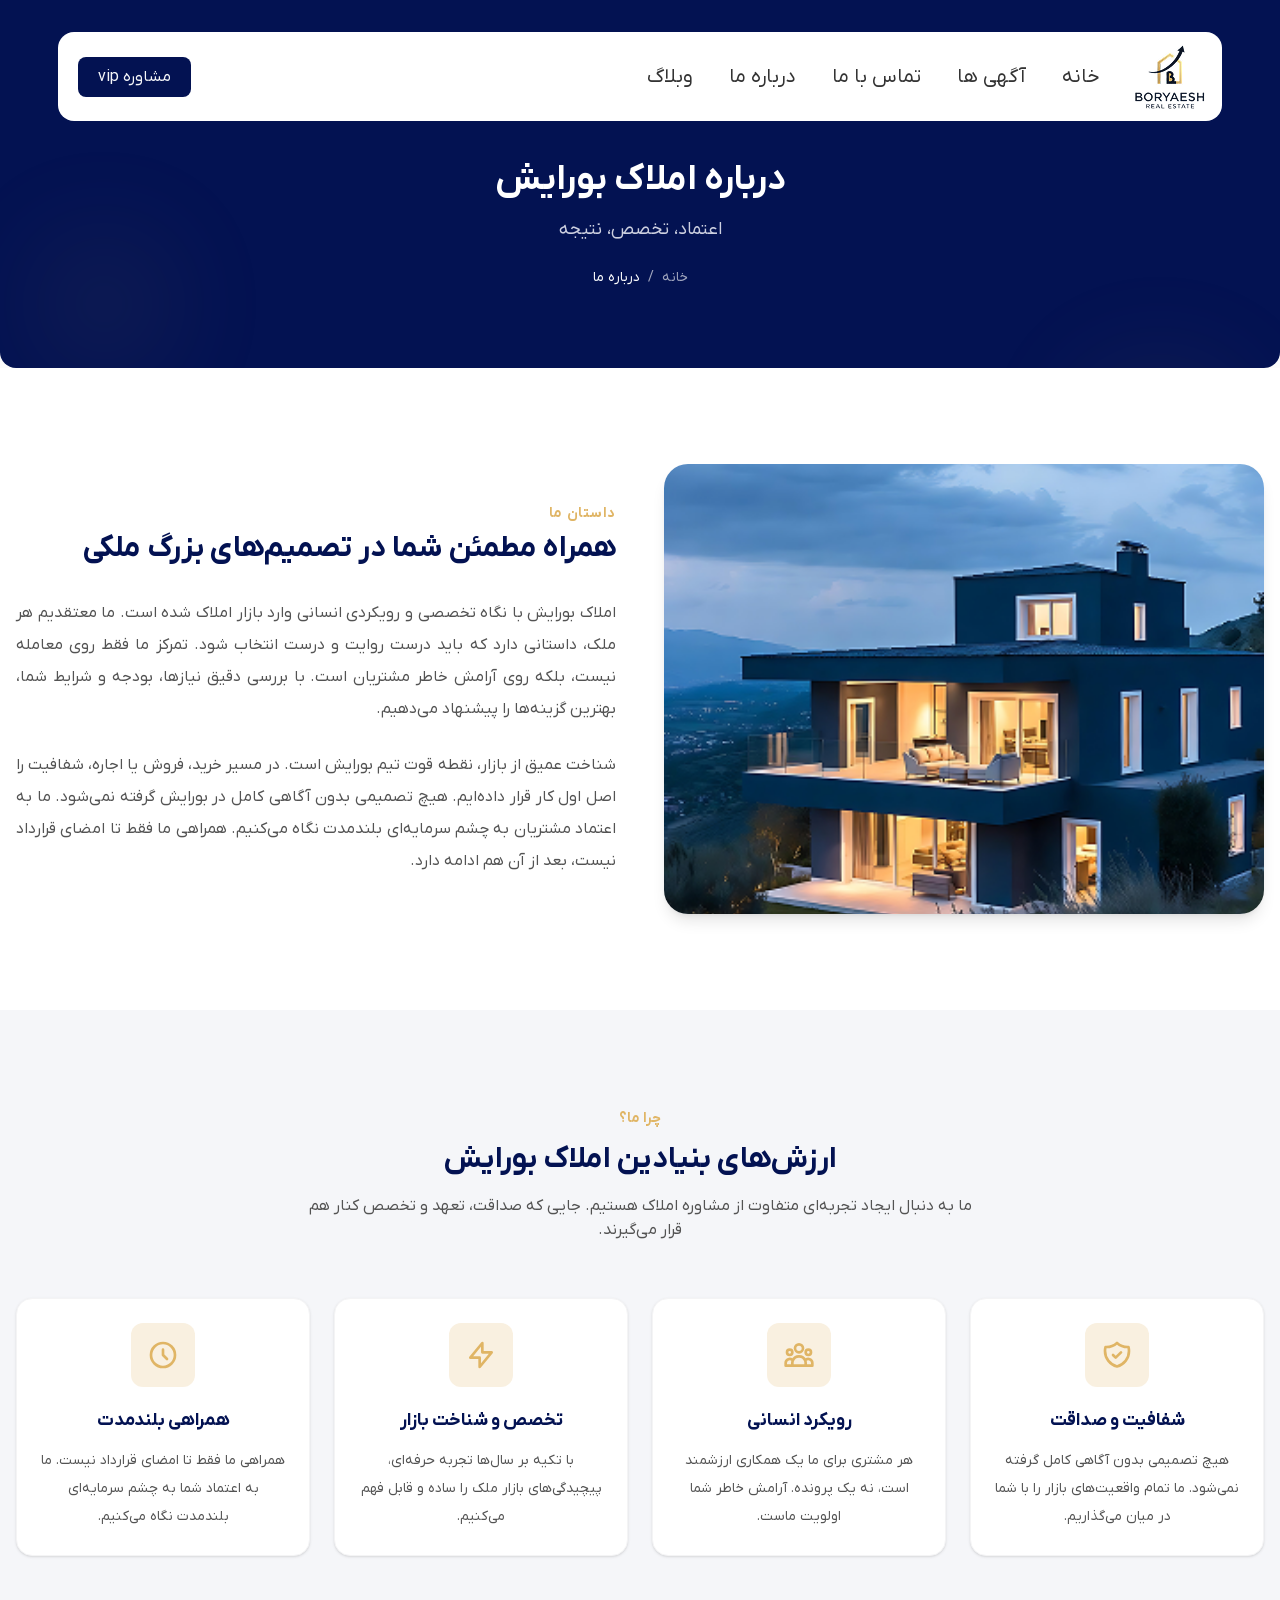
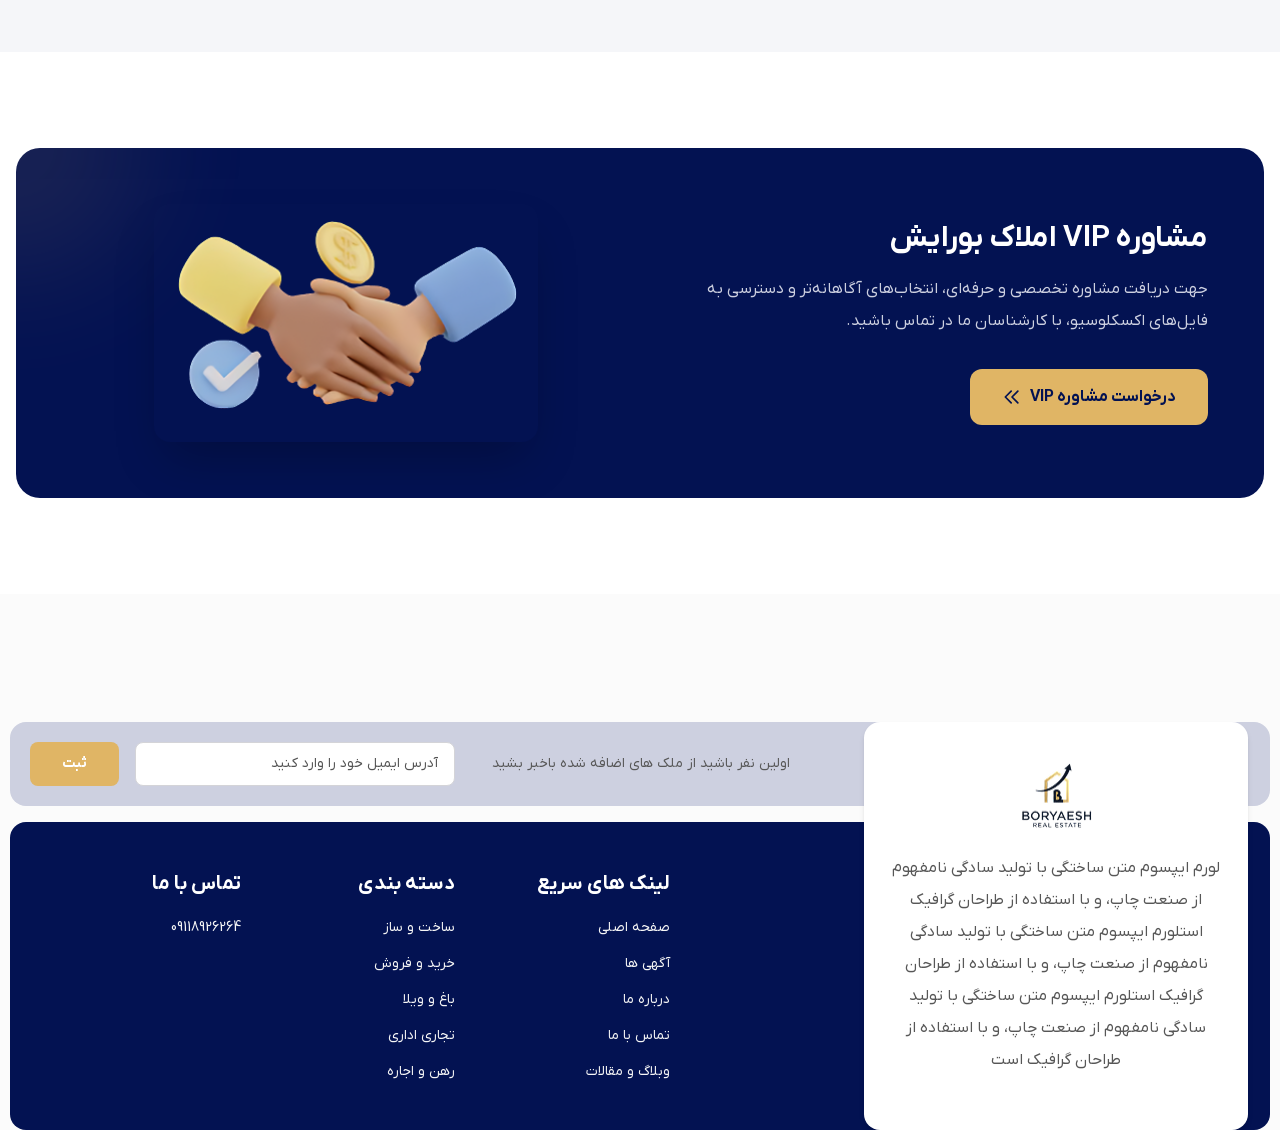
==== commit 31c623dd: "Add files via upload" ====
--- a/pages/about.html
+++ b/pages/about.html
@@ -223,13 +223,13 @@
             <a href="./about.html" class="hover:text-hover-link transition-all">درباره ما</a>
           </li>
           <li>
-            <a href="#" class="hover:text-hover-link transition-all">وبلاگ</a>
+            <a href="./blog.html" class="hover:text-hover-link transition-all">وبلاگ</a>
           </li>
         </ul>
       </div>
       <!-- app vip consulting  -->
       <div>
-        <a href="#" class="vip-link block py-2 px-5 mx-2 lg:mx-5 text-header-link-text bg-header-link-bg rounded-lg">مشاوره vip</a>
+        <a href="#" class="open-vip-modal vip-link block py-2 px-5 mx-2 lg:mx-5 text-header-link-text bg-header-link-bg rounded-lg">مشاوره vip</a>
       </div>
     </header>
     <!-- app header mobile -->
@@ -255,13 +255,13 @@
               <a href="./ads.html" class="inline-block">آگهی ها</a>
             </li>
             <li>
-              <a href="#" class="inline-block">تماس با ما</a>
+              <a href="./contact.html" class="inline-block">تماس با ما</a>
             </li>
             <li>
               <a href="./about.html" class="inline-block">درباره ما</a>
             </li>
             <li>
-              <a href="#" class="inline-block">وبلاگ</a>
+              <a href="./blog.html" class="inline-block">وبلاگ</a>
             </li>
           </ul>
         </div>
@@ -276,10 +276,9 @@
       <img src="../images/hedaer-logo.png" alt="logo website" class="absolute left-1/2 top-1/2 -translate-x-1/2 -translate-y-1/2 pointer-events-none" />
       <!-- app vip consulting  -->
       <div class="relative z-10">
-        <a href="#" class="inline-block py-2 px-2 ml-2 text-sm text-header-link-text bg-header-link-bg rounded-lg">مشاوره vip</a>
+        <a href="#" class="open-vip-modal inline-block py-2 px-2 ml-2 text-sm text-header-link-text bg-header-link-bg rounded-lg">مشاوره vip</a>
       </div>
     </div>
-
     <!-- ==================== HERO / BREADCRUMB ==================== -->
     <section class="bg-custom-7 pb-16 pt-36 md:pb-20 lg:pt-40 relative overflow-hidden rounded-b-2xl">
       <div class="container mx-auto px-4 text-center relative z-10">
@@ -381,7 +380,7 @@
           <div class="relative z-10">
             <h2 class="text-2xl md:text-3xl font-IRANYekanBold text-white mb-4">مشاوره VIP املاک بورایش</h2>
             <p class="text-custom-1 leading-8 mb-8">جهت دریافت مشاوره تخصصی و حرفه‌ای، انتخاب‌های آگاهانه‌تر و دسترسی به فایل‌های اکسکلوسیو، با کارشناسان ما در تماس باشید.</p>
-            <a href="#" class="inline-flex items-center gap-2 bg-custom-5 text-custom-7 font-IRANYekanBold px-8 py-4 rounded-xl hover:bg-white transition-colors">
+            <a href="#" class="open-vip-modal inline-flex items-center gap-2 bg-custom-5 text-custom-7 font-IRANYekanBold px-8 py-4 rounded-xl hover:bg-white transition-colors">
               درخواست مشاوره VIP
               <svg xmlns="http://www.w3.org/2000/svg" class="h-5 w-5" fill="none" viewBox="0 0 24 24" stroke="currentColor"><path stroke-linecap="round" stroke-linejoin="round" stroke-width="2" d="M11 19l-7-7 7-7m8 14l-7-7 7-7" /></svg>
             </a>
@@ -396,7 +395,6 @@
     </section>
 
     <!-- app footer -->
-    <!-- app footer section -->
     <footer class="relative mt-24 lg:mt-32">
       <div class="container relative px-4 md:px-2.5">
         <!-- cart logo and descrption -->
@@ -462,8 +460,26 @@
         </div>
       </div>
     </footer>
-
+    <!-- app vip-modal -->
+    <div id="vip-modal" class="fixed inset-0 z-[100] hidden items-center justify-center bg-black/50 px-5">
+      <div class="w-full max-w-md rounded-2xl bg-white p-6">
+        <button id="close-vip-modal" class="float-left text-zinc-500">✕</button>
+
+        <h2 class="text-xl font-bold text-blue-950 mb-5">درخواست مشاوره VIP</h2>
+
+        <form id="vip-form" class="space-y-4">
+          <input id="first-name" type="text" placeholder="نام" class="w-full rounded-lg border p-3" />
+
+          <input id="last-name" type="text" placeholder="نام خانوادگی" class="w-full rounded-lg border p-3" />
+
+          <input id="phone" type="tel" placeholder="شماره تماس" class="w-full rounded-lg border p-3" />
+
+          <button class="w-full rounded-lg bg-blue-950 py-3 text-white">ثبت درخواست</button>
+        </form>
+      </div>
+    </div>
     <!-- Scripts -->
     <script src="../scripts/app.js"></script>
+    <script src="../scripts/vip-modal.js"></script>
   </body>
 </html>
--- a/styles/app.css
+++ b/styles/app.css
@@ -1,2 +1,2 @@
 /*! tailwindcss v4.3.3 | MIT License | https://tailwindcss.com */
-@layer properties{@supports (((-webkit-hyphens:none)) and (not (margin-trim:inline))) or ((-moz-orient:inline) and (not (color:rgb(from red r g b)))){*,:before,:after,::backdrop{--tw-translate-x:0;--tw-translate-y:0;--tw-translate-z:0;--tw-rotate-x:initial;--tw-rotate-y:initial;--tw-rotate-z:initial;--tw-skew-x:initial;--tw-skew-y:initial;--tw-space-y-reverse:0;--tw-border-style:solid;--tw-gradient-position:initial;--tw-gradient-from:#0000;--tw-gradient-via:#0000;--tw-gradient-to:#0000;--tw-gradient-stops:initial;--tw-gradient-via-stops:initial;--tw-gradient-from-position:0%;--tw-gradient-via-position:50%;--tw-gradient-to-position:100%;--tw-leading:initial;--tw-font-weight:initial;--tw-shadow:0 0 #0000;--tw-shadow-color:initial;--tw-shadow-alpha:100%;--tw-inset-shadow:0 0 #0000;--tw-inset-shadow-color:initial;--tw-inset-shadow-alpha:100%;--tw-ring-color:initial;--tw-ring-shadow:0 0 #0000;--tw-inset-ring-color:initial;--tw-inset-ring-shadow:0 0 #0000;--tw-ring-inset:initial;--tw-ring-offset-width:0px;--tw-ring-offset-color:#fff;--tw-ring-offset-shadow:0 0 #0000;--tw-duration:initial;--tw-scale-x:1;--tw-scale-y:1;--tw-scale-z:1}}}@font-face{font-family:IRANYekan;src:local(IRANYekanX),url(../fonts/IRANYekanXFaNum-Regular.woff2)format("woff2");font-display:swap}@font-face{font-family:IRANYekan Medium;src:local(IRANYekanX Medium),url(../fonts/IRANYekanXFaNum-Medium.woff2)format("woff2");font-display:swap}@font-face{font-family:IRANYekan Bold;src:local(IRANYekanX Bold),url(../fonts/IRANYekanXFaNum-Bold.woff2)format("woff2");font-display:swap}@layer theme{:root,:host{--font-sans:-apple-system, BlinkMacSystemFont, "Segoe UI", Roboto, "Helvetica Neue", "Noto Sans", Arial, sans-serif, "Apple Color Emoji", "Segoe UI Emoji", "Segoe UI Symbol", "Noto Color Emoji";--font-mono:ui-monospace, SFMono-Regular, Menlo, Monaco, Consolas, "Liberation Mono", "Courier New", monospace;--color-amber-50:oklch(98.7% .022 95.277);--color-blue-950:oklch(28.2% .091 267.935);--color-indigo-100:oklch(93% .034 272.788);--color-gray-50:oklch(98.5% .002 247.839);--color-gray-500:oklch(55.1% .027 264.364);--color-gray-800:oklch(27.8% .033 256.848);--color-zinc-100:oklch(96.7% .001 286.375);--color-zinc-200:oklch(92% .004 286.32);--color-zinc-300:oklch(87.1% .006 286.286);--color-zinc-500:oklch(55.2% .016 285.938);--color-zinc-600:oklch(44.2% .017 285.786);--color-zinc-700:oklch(37% .013 285.805);--color-zinc-800:oklch(27.4% .006 286.033);--color-black:#000;--color-white:#fff;--spacing:.25rem;--container-xs:20rem;--container-sm:24rem;--container-md:28rem;--container-2xl:42rem;--container-3xl:48rem;--text-xs:.75rem;--text-xs--line-height:calc(1 / .75);--text-sm:.875rem;--text-sm--line-height:calc(1.25 / .875);--text-base:1rem;--text-base--line-height:calc(1.5 / 1);--text-lg:1.125rem;--text-lg--line-height:calc(1.75 / 1.125);--text-xl:1.25rem;--text-xl--line-height:calc(1.75 / 1.25);--text-2xl:1.5rem;--text-2xl--line-height:calc(2 / 1.5);--text-3xl:1.875rem;--text-3xl--line-height:calc(2.25 / 1.875);--text-4xl:2.25rem;--text-4xl--line-height:calc(2.5 / 2.25);--font-weight-medium:500;--font-weight-bold:700;--radius-lg:.5rem;--radius-xl:.75rem;--radius-2xl:1rem;--radius-3xl:1.5rem;--aspect-video:16 / 9;--default-transition-duration:.15s;--default-transition-timing-function:cubic-bezier(.4, 0, .2, 1);--default-font-family:var(--font-sans);--default-mono-font-family:var(--font-mono);--color-main:#fbfbfb;--color-header-menu:#333;--color-header-link-text:#f5f6f9;--color-header-link-bg:#031252;--color-hover-link:#e0b565;--color-custom-1:#cdd0e0;--color-custom-2:#a1a6be;--color-custom-3:#535353;--color-custom-4:#575757;--color-custom-5:#e0b565;--color-custom-6:#f6f6f6;--color-custom-7:#031252;--color-custom-8:#546094;--color-custom-9:#f5f6f9;--color-custom-11:#e7e7e8;--color-custom-12:#2c2c2c;--font-IRANYekan:"IRANYekan", sans-serif;--font-IRANYekanMedium:"IRANYekan Medium", sans-serif;--font-IRANYekanBold:"IRANYekan Bold", sans-serif}}@layer base{*,:after,:before,::backdrop{box-sizing:border-box;border:0 solid;margin:0;padding:0}::file-selector-button{box-sizing:border-box;border:0 solid;margin:0;padding:0}html,:host{-webkit-text-size-adjust:100%;tab-size:4;line-height:1.5;font-family:var(--default-font-family,-apple-system, BlinkMacSystemFont, "Segoe UI", Roboto, "Helvetica Neue", "Noto Sans", Arial, sans-serif, "Apple Color Emoji", "Segoe UI Emoji", "Segoe UI Symbol", "Noto Color Emoji");font-feature-settings:var(--default-font-feature-settings,normal);font-variation-settings:var(--default-font-variation-settings,normal);-webkit-tap-highlight-color:transparent}hr{height:0;color:inherit;border-top-width:1px}abbr:where([title]){-webkit-text-decoration:underline dotted;text-decoration:underline dotted}h1,h2,h3,h4,h5,h6{font-size:inherit;font-weight:inherit}a{color:inherit;-webkit-text-decoration:inherit;-webkit-text-decoration:inherit;-webkit-text-decoration:inherit;text-decoration:inherit}b,strong{font-weight:bolder}code,kbd,samp,pre{font-family:var(--default-mono-font-family,ui-monospace, SFMono-Regular, Menlo, Monaco, Consolas, "Liberation Mono", "Courier New", monospace);font-feature-settings:var(--default-mono-font-feature-settings,normal);font-variation-settings:var(--default-mono-font-variation-settings,normal);font-size:1em}small{font-size:80%}sub,sup{vertical-align:baseline;font-size:75%;line-height:0;position:relative}sub{bottom:-.25em}sup{top:-.5em}table{text-indent:0;border-color:inherit;border-collapse:collapse}:-moz-focusring:where(:not(iframe)){outline:auto}progress{vertical-align:baseline}summary{display:list-item}ol,ul,menu{list-style:none}img,svg,video,canvas,audio,iframe,embed,object{vertical-align:middle;display:block}img,video{max-width:100%;height:auto}button,input,select,optgroup,textarea{font:inherit;font-feature-settings:inherit;font-variation-settings:inherit;letter-spacing:inherit;color:inherit;opacity:1;background-color:#0000;border-radius:0}::file-selector-button{font:inherit;font-feature-settings:inherit;font-variation-settings:inherit;letter-spacing:inherit;color:inherit;opacity:1;background-color:#0000;border-radius:0}:where(select:is([multiple],[size])) optgroup{font-weight:bolder}:where(select:is([multiple],[size])) optgroup option{padding-inline-start:20px}::file-selector-button{margin-inline-end:4px}::placeholder{opacity:1}@supports (not ((-webkit-appearance:-apple-pay-button))) or (contain-intrinsic-size:1px){::placeholder{color:currentColor}@supports (color:color-mix(in lab, red, red)){::placeholder{color:color-mix(in oklab, currentcolor 50%, transparent)}}}textarea{resize:vertical}::-webkit-search-decoration{-webkit-appearance:none}::-webkit-date-and-time-value{min-height:1lh;text-align:inherit}::-webkit-datetime-edit{display:inline-flex}::-webkit-datetime-edit-fields-wrapper{padding:0}::-webkit-datetime-edit{padding-block:0}::-webkit-datetime-edit-year-field{padding-block:0}::-webkit-datetime-edit-month-field{padding-block:0}::-webkit-datetime-edit-day-field{padding-block:0}::-webkit-datetime-edit-hour-field{padding-block:0}::-webkit-datetime-edit-minute-field{padding-block:0}::-webkit-datetime-edit-second-field{padding-block:0}::-webkit-datetime-edit-millisecond-field{padding-block:0}::-webkit-datetime-edit-meridiem-field{padding-block:0}::-webkit-calendar-picker-indicator{line-height:1}:-moz-ui-invalid{box-shadow:none}button,input:where([type=button],[type=reset],[type=submit]){appearance:button}::file-selector-button{appearance:button}::-webkit-inner-spin-button{height:auto}::-webkit-outer-spin-button{height:auto}[hidden]:where(:not([hidden=until-found])){display:none!important}}@layer components{.vip-link{z-index:1;transition:all .1s;position:relative;overflow:hidden}.vip-link:before{content:"";z-index:-1;background-color:#e0b565;width:0;height:100%;transition:width .3s cubic-bezier(.4,0,.2,1) .1s;position:absolute;top:0;left:0}.vip-link:hover:before{width:100%}@media screen and (min-width:1024px){.submit-hero{z-index:1;transition:all .1s;position:relative;overflow:hidden}.submit-hero:before{content:"";z-index:-1;background-color:#031252;width:0;height:100%;transition:width .3s cubic-bezier(.4,0,.2,1) .1s;position:absolute;top:0;left:0}.submit-hero:hover:before{width:100%}}.properties-slider{--swiper-pagination-color:#030e43;--swiper-pagination-bullet-inactive-color:#535353;--swiper-pagination-bullet-size:10px;--swiper-pagination-bullet-inactive-opacity:.44}}@layer utilities{.pointer-events-none{pointer-events:none}.visible{visibility:visible}.sr-only{clip-path:inset(50%);white-space:nowrap;border-width:0;width:1px;height:1px;margin:-1px;padding:0;position:absolute;overflow:hidden}.absolute{position:absolute}.fixed{position:fixed}.relative{position:relative}.static{position:static}.static\!{position:static!important}.inset-0{inset:0}.inset-x-0{inset-inline:0}.inset-x-3{inset-inline:calc(var(--spacing) * 3)}.inset-y-0{inset-block:0}.top-0{top:0}.top-1\/2{top:50%}.top-4{top:calc(var(--spacing) * 4)}.top-8{top:calc(var(--spacing) * 8)}.-right-64{right:calc(var(--spacing) * -64)}.right-0{right:0}.bottom-0{bottom:0}.bottom-3{bottom:calc(var(--spacing) * 3)}.left-0{left:0}.left-1\/2{left:50%}.left-4{left:calc(var(--spacing) * 4)}.isolate{isolation:isolate}.z-10{z-index:10}.z-20{z-index:20}.z-50{z-index:50}.z-60{z-index:60}.z-70{z-index:70}.order-1{order:1}.order-2{order:2}.col-span-2{grid-column:span 2/span 2}.col-span-full{grid-column:1/-1}.container{width:100%}@media (min-width:480px){.container{max-width:480px}}@media (min-width:640px){.container{max-width:640px}}@media (min-width:768px){.container{max-width:768px}}@media (min-width:1024px){.container{max-width:1024px}}@media (min-width:1280px){.container{max-width:1280px}}@media (min-width:96rem){.container{max-width:96rem}}.container{margin-inline:auto;padding-inline:1rem}@media (min-width:1024px){.container{padding-inline:.625rem}}.mx-2{margin-inline:calc(var(--spacing) * 2)}.mx-auto{margin-inline:auto}.my-3{margin-block:calc(var(--spacing) * 3)}.mt-2{margin-top:calc(var(--spacing) * 2)}.mt-3{margin-top:calc(var(--spacing) * 3)}.mt-4{margin-top:calc(var(--spacing) * 4)}.mt-5{margin-top:calc(var(--spacing) * 5)}.mt-6{margin-top:calc(var(--spacing) * 6)}.mt-7{margin-top:calc(var(--spacing) * 7)}.mt-8{margin-top:calc(var(--spacing) * 8)}.mt-10{margin-top:calc(var(--spacing) * 10)}.mt-24{margin-top:calc(var(--spacing) * 24)}.mt-26{margin-top:calc(var(--spacing) * 26)}.mr-1{margin-right:var(--spacing)}.mr-2{margin-right:calc(var(--spacing) * 2)}.mb-4{margin-bottom:calc(var(--spacing) * 4)}.mb-5{margin-bottom:calc(var(--spacing) * 5)}.mb-6{margin-bottom:calc(var(--spacing) * 6)}.mb-7{margin-bottom:calc(var(--spacing) * 7)}.mb-10{margin-bottom:calc(var(--spacing) * 10)}.ml-2{margin-left:calc(var(--spacing) * 2)}.line-clamp-1{-webkit-line-clamp:1;-webkit-box-orient:vertical;display:-webkit-box;overflow:hidden}.line-clamp-2{-webkit-line-clamp:2;-webkit-box-orient:vertical;display:-webkit-box;overflow:hidden}.block{display:block}.flex{display:flex}.grid{display:grid}.hidden{display:none}.inline-block{display:inline-block}.inline-flex{display:inline-flex}.aspect-4\/3,.aspect-\[4\/3\]{aspect-ratio:4/3}.aspect-\[16\/10\]{aspect-ratio:16/10}.aspect-video{aspect-ratio:var(--aspect-video)}.size-9{width:calc(var(--spacing) * 9);height:calc(var(--spacing) * 9)}.size-10{width:calc(var(--spacing) * 10);height:calc(var(--spacing) * 10)}.size-25{width:calc(var(--spacing) * 25);height:calc(var(--spacing) * 25)}.size-full{width:100%;height:100%}.h-3\.5{height:calc(var(--spacing) * 3.5)}.h-4{height:calc(var(--spacing) * 4)}.h-5{height:calc(var(--spacing) * 5)}.h-8{height:calc(var(--spacing) * 8)}.h-11{height:calc(var(--spacing) * 11)}.h-12{height:calc(var(--spacing) * 12)}.h-16{height:calc(var(--spacing) * 16)}.h-18{height:calc(var(--spacing) * 18)}.h-20{height:calc(var(--spacing) * 20)}.h-22\.5{height:calc(var(--spacing) * 22.5)}.h-22\.25{height:calc(var(--spacing) * 22.25)}.h-auto{height:auto}.h-auto\!{height:auto!important}.h-full{height:100%}.h-px{height:1px}.min-h-11{min-height:calc(var(--spacing) * 11)}.min-h-60{min-height:calc(var(--spacing) * 60)}.min-h-72{min-height:calc(var(--spacing) * 72)}.w-3\.5{width:calc(var(--spacing) * 3.5)}.w-4{width:calc(var(--spacing) * 4)}.w-5{width:calc(var(--spacing) * 5)}.w-8{width:calc(var(--spacing) * 8)}.w-12{width:calc(var(--spacing) * 12)}.w-16{width:calc(var(--spacing) * 16)}.w-18{width:calc(var(--spacing) * 18)}.w-20{width:calc(var(--spacing) * 20)}.w-26\.5{width:calc(var(--spacing) * 26.5)}.w-64{width:calc(var(--spacing) * 64)}.w-\[50\%\]{width:50%}.w-\[95\%\]{width:95%}.w-full{width:100%}.max-w-2xl{max-width:var(--container-2xl)}.max-w-3xl{max-width:var(--container-3xl)}.max-w-\[320px\]{max-width:320px}.max-w-\[430px\]{max-width:430px}.max-w-\[1400px\]{max-width:1400px}.max-w-md{max-width:var(--container-md)}.max-w-sm{max-width:var(--container-sm)}.min-w-0{min-width:0}.min-w-8{min-width:calc(var(--spacing) * 8)}.flex-1{flex:1}.shrink-0{flex-shrink:0}.-translate-x-1\/2{--tw-translate-x:calc(calc(1 / 2 * 100%) * -1);translate:var(--tw-translate-x) var(--tw-translate-y)}.-translate-y-1\/2{--tw-translate-y:calc(calc(1 / 2 * 100%) * -1);translate:var(--tw-translate-x) var(--tw-translate-y)}.rotate-90{rotate:90deg}.transform{transform:var(--tw-rotate-x,) var(--tw-rotate-y,) var(--tw-rotate-z,) var(--tw-skew-x,) var(--tw-skew-y,)}.cursor-pointer{cursor:pointer}.resize{resize:both}.grid-cols-1{grid-template-columns:repeat(1,minmax(0,1fr))}.grid-cols-2{grid-template-columns:repeat(2,minmax(0,1fr))}.grid-rows-\[auto_minmax\(0\,1fr\)\]{grid-template-rows:auto minmax(0,1fr)}.flex-col{flex-direction:column}.flex-col-reverse{flex-direction:column-reverse}.flex-wrap{flex-wrap:wrap}.items-center{align-items:center}.items-start{align-items:flex-start}.items-stretch{align-items:stretch}.justify-between{justify-content:space-between}.justify-center{justify-content:center}.justify-end{justify-content:flex-end}.gap-1{gap:var(--spacing)}.gap-2{gap:calc(var(--spacing) * 2)}.gap-3{gap:calc(var(--spacing) * 3)}.gap-4{gap:calc(var(--spacing) * 4)}.gap-6{gap:calc(var(--spacing) * 6)}.gap-7{gap:calc(var(--spacing) * 7)}.gap-8{gap:calc(var(--spacing) * 8)}:where(.space-y-3>:not(:last-child)){--tw-space-y-reverse:0;margin-block-start:calc(calc(var(--spacing) * 3) * var(--tw-space-y-reverse));margin-block-end:calc(calc(var(--spacing) * 3) * calc(1 - var(--tw-space-y-reverse)))}:where(.space-y-4>:not(:last-child)){--tw-space-y-reverse:0;margin-block-start:calc(calc(var(--spacing) * 4) * var(--tw-space-y-reverse));margin-block-end:calc(calc(var(--spacing) * 4) * calc(1 - var(--tw-space-y-reverse)))}.gap-x-2{column-gap:calc(var(--spacing) * 2)}.gap-x-4{column-gap:calc(var(--spacing) * 4)}.gap-x-5{column-gap:calc(var(--spacing) * 5)}.gap-x-6{column-gap:calc(var(--spacing) * 6)}.gap-y-2{row-gap:calc(var(--spacing) * 2)}.gap-y-3{row-gap:calc(var(--spacing) * 3)}.gap-y-5{row-gap:calc(var(--spacing) * 5)}.gap-y-7{row-gap:calc(var(--spacing) * 7)}.self-start{align-self:flex-start}.overflow-hidden{overflow:hidden}.overflow-y-auto{overflow-y:auto}.rounded-2xl{border-radius:var(--radius-2xl)}.rounded-full{border-radius:3.40282e38px}.rounded-lg{border-radius:var(--radius-lg)}.rounded-xl{border-radius:var(--radius-xl)}.border{border-style:var(--tw-border-style);border-width:1px}.border-t{border-top-style:var(--tw-border-style);border-top-width:1px}.border-b{border-bottom-style:var(--tw-border-style);border-bottom-width:1px}.border-l{border-left-style:var(--tw-border-style);border-left-width:1px}.border-custom-4{border-color:var(--color-custom-4)}.border-custom-7\/50{border-color:#03125280}@supports (color:color-mix(in lab, red, red)){.border-custom-7\/50{border-color:color-mix(in oklab, var(--color-custom-7) 50%, transparent)}}.border-zinc-100{border-color:var(--color-zinc-100)}.border-zinc-200{border-color:var(--color-zinc-200)}.border-zinc-300{border-color:var(--color-zinc-300)}.border-zinc-700{border-color:var(--color-zinc-700)}.border-t-custom-7\/50{border-top-color:#03125280}@supports (color:color-mix(in lab, red, red)){.border-t-custom-7\/50{border-top-color:color-mix(in oklab, var(--color-custom-7) 50%, transparent)}}.border-b-custom-2{border-bottom-color:var(--color-custom-2)}.border-l-custom-2{border-left-color:var(--color-custom-2)}.bg-amber-50{background-color:var(--color-amber-50)}.bg-blue-950{background-color:var(--color-blue-950)}.bg-custom-1{background-color:var(--color-custom-1)}.bg-custom-5{background-color:var(--color-custom-5)}.bg-custom-6{background-color:var(--color-custom-6)}.bg-custom-7{background-color:var(--color-custom-7)}.bg-custom-9{background-color:var(--color-custom-9)}.bg-custom-11{background-color:var(--color-custom-11)}.bg-gray-50{background-color:var(--color-gray-50)}.bg-header-link-bg{background-color:var(--color-header-link-bg)}.bg-indigo-100{background-color:var(--color-indigo-100)}.bg-main{background-color:var(--color-main)}.bg-white{background-color:var(--color-white)}.bg-zinc-300{background-color:var(--color-zinc-300)}.bg-linear-to-b{--tw-gradient-position:to bottom}@supports (background-image:linear-gradient(in lab, red, red)){.bg-linear-to-b{--tw-gradient-position:to bottom in oklab}}.bg-linear-to-b{background-image:linear-gradient(var(--tw-gradient-stops))}.from-custom-1{--tw-gradient-from:var(--color-custom-1);--tw-gradient-stops:var(--tw-gradient-via-stops,var(--tw-gradient-position), var(--tw-gradient-from) var(--tw-gradient-from-position), var(--tw-gradient-to) var(--tw-gradient-to-position))}.to-transparent{--tw-gradient-to:transparent;--tw-gradient-stops:var(--tw-gradient-via-stops,var(--tw-gradient-position), var(--tw-gradient-from) var(--tw-gradient-from-position), var(--tw-gradient-to) var(--tw-gradient-to-position))}.object-contain{object-fit:contain}.object-cover{object-fit:cover}.object-bottom{object-position:bottom}.p-3{padding:calc(var(--spacing) * 3)}.p-4{padding:calc(var(--spacing) * 4)}.p-5{padding:calc(var(--spacing) * 5)}.p-6{padding:calc(var(--spacing) * 6)}.px-2{padding-inline:calc(var(--spacing) * 2)}.px-3{padding-inline:calc(var(--spacing) * 3)}.px-4{padding-inline:calc(var(--spacing) * 4)}.px-5{padding-inline:calc(var(--spacing) * 5)}.px-6{padding-inline:calc(var(--spacing) * 6)}.px-8{padding-inline:calc(var(--spacing) * 8)}.py-1{padding-block:var(--spacing)}.py-2{padding-block:calc(var(--spacing) * 2)}.py-2\.5{padding-block:calc(var(--spacing) * 2.5)}.py-3{padding-block:calc(var(--spacing) * 3)}.py-6{padding-block:calc(var(--spacing) * 6)}.py-7{padding-block:calc(var(--spacing) * 7)}.py-10{padding-block:calc(var(--spacing) * 10)}.py-12{padding-block:calc(var(--spacing) * 12)}.py-14{padding-block:calc(var(--spacing) * 14)}.py-20{padding-block:calc(var(--spacing) * 20)}.pt-4{padding-top:calc(var(--spacing) * 4)}.pt-5{padding-top:calc(var(--spacing) * 5)}.pt-8{padding-top:calc(var(--spacing) * 8)}.pt-12{padding-top:calc(var(--spacing) * 12)}.pt-18{padding-top:calc(var(--spacing) * 18)}.pt-20{padding-top:calc(var(--spacing) * 20)}.pt-30{padding-top:calc(var(--spacing) * 30)}.pb-0{padding-bottom:0}.pb-4{padding-bottom:calc(var(--spacing) * 4)}.pb-8{padding-bottom:calc(var(--spacing) * 8)}.pb-10{padding-bottom:calc(var(--spacing) * 10)}.text-center{text-align:center}.text-justify{text-align:justify}.font-IRANYekan{font-family:var(--font-IRANYekan)}.font-IRANYekanBold{font-family:var(--font-IRANYekanBold)}.font-IRANYekanMedium{font-family:var(--font-IRANYekanMedium)}.text-2xl{font-size:var(--text-2xl);line-height:var(--tw-leading,var(--text-2xl--line-height))}.text-3xl{font-size:var(--text-3xl);line-height:var(--tw-leading,var(--text-3xl--line-height))}.text-base{font-size:var(--text-base);line-height:var(--tw-leading,var(--text-base--line-height))}.text-lg{font-size:var(--text-lg);line-height:var(--tw-leading,var(--text-lg--line-height))}.text-sm{font-size:var(--text-sm);line-height:var(--tw-leading,var(--text-sm--line-height))}.text-xl{font-size:var(--text-xl);line-height:var(--tw-leading,var(--text-xl--line-height))}.text-xs{font-size:var(--text-xs);line-height:var(--tw-leading,var(--text-xs--line-height))}.leading-6{--tw-leading:calc(var(--spacing) * 6);line-height:calc(var(--spacing) * 6)}.leading-7{--tw-leading:calc(var(--spacing) * 7);line-height:calc(var(--spacing) * 7)}.leading-8{--tw-leading:calc(var(--spacing) * 8);line-height:calc(var(--spacing) * 8)}.font-bold{--tw-font-weight:var(--font-weight-bold);font-weight:var(--font-weight-bold)}.font-medium{--tw-font-weight:var(--font-weight-medium);font-weight:var(--font-weight-medium)}.text-black{color:var(--color-black)}.text-blue-950{color:var(--color-blue-950)}.text-custom-3{color:var(--color-custom-3)}.text-custom-4{color:var(--color-custom-4)}.text-custom-5{color:var(--color-custom-5)}.text-custom-6{color:var(--color-custom-6)}.text-custom-7{color:var(--color-custom-7)}.text-custom-8{color:var(--color-custom-8)}.text-custom-12{color:var(--color-custom-12)}.text-header-link-text{color:var(--color-header-link-text)}.text-header-menu{color:var(--color-header-menu)}.text-white{color:var(--color-white)}.text-zinc-500{color:var(--color-zinc-500)}.text-zinc-600{color:var(--color-zinc-600)}.text-zinc-700{color:var(--color-zinc-700)}.text-zinc-800{color:var(--color-zinc-800)}.shadow-md{--tw-shadow:0 4px 6px -1px var(--tw-shadow-color,#0000001a), 0 2px 4px -2px var(--tw-shadow-color,#0000001a);box-shadow:var(--tw-inset-shadow), var(--tw-inset-ring-shadow), var(--tw-ring-offset-shadow), var(--tw-ring-shadow), var(--tw-shadow)}.shadow-sm{--tw-shadow:0 1px 3px 0 var(--tw-shadow-color,#0000001a), 0 1px 2px -1px var(--tw-shadow-color,#0000001a);box-shadow:var(--tw-inset-shadow), var(--tw-inset-ring-shadow), var(--tw-ring-offset-shadow), var(--tw-ring-shadow), var(--tw-shadow)}.transition{transition-property:color,background-color,border-color,outline-color,text-decoration-color,fill,stroke,--tw-gradient-from,--tw-gradient-via,--tw-gradient-to,opacity,box-shadow,transform,translate,scale,rotate,filter,-webkit-backdrop-filter,backdrop-filter,display,content-visibility,overlay,pointer-events;transition-timing-function:var(--tw-ease,var(--default-transition-timing-function));transition-duration:var(--tw-duration,var(--default-transition-duration))}.transition-all{transition-property:all;transition-timing-function:var(--tw-ease,var(--default-transition-timing-function));transition-duration:var(--tw-duration,var(--default-transition-duration))}.transition-colors{transition-property:color,background-color,border-color,outline-color,text-decoration-color,fill,stroke,--tw-gradient-from,--tw-gradient-via,--tw-gradient-to;transition-timing-function:var(--tw-ease,var(--default-transition-timing-function));transition-duration:var(--tw-duration,var(--default-transition-duration))}.transition-transform{transition-property:transform,translate,scale,rotate;transition-timing-function:var(--tw-ease,var(--default-transition-timing-function));transition-duration:var(--tw-duration,var(--default-transition-duration))}.duration-300{--tw-duration:.3s;transition-duration:.3s}.duration-500{--tw-duration:.5s;transition-duration:.5s}.backface-hidden{backface-visibility:hidden}@media (hover:hover){.group-hover\:-translate-x-1:is(:where(.group):hover *){--tw-translate-x:calc(var(--spacing) * -1);translate:var(--tw-translate-x) var(--tw-translate-y)}.group-hover\:-translate-y-1:is(:where(.group):hover *){--tw-translate-y:calc(var(--spacing) * -1);translate:var(--tw-translate-x) var(--tw-translate-y)}.group-hover\:scale-105:is(:where(.group):hover *){--tw-scale-x:105%;--tw-scale-y:105%;--tw-scale-z:105%;scale:var(--tw-scale-x) var(--tw-scale-y)}}.placeholder\:text-custom-3::placeholder{color:var(--color-custom-3)}@media (hover:hover){.hover\:-translate-y-0\.5:hover{--tw-translate-y:calc(var(--spacing) * -.5);translate:var(--tw-translate-x) var(--tw-translate-y)}.hover\:-translate-y-1:hover{--tw-translate-y:calc(var(--spacing) * -1);translate:var(--tw-translate-x) var(--tw-translate-y)}.hover\:scale-105:hover{--tw-scale-x:105%;--tw-scale-y:105%;--tw-scale-z:105%;scale:var(--tw-scale-x) var(--tw-scale-y)}.hover\:border-custom-7:hover{border-color:var(--color-custom-7)}.hover\:bg-custom-7:hover{background-color:var(--color-custom-7)}.hover\:text-blue-950:hover{color:var(--color-blue-950)}.hover\:text-custom-5:hover{color:var(--color-custom-5)}.hover\:text-custom-6:hover{color:var(--color-custom-6)}.hover\:text-custom-7:hover{color:var(--color-custom-7)}.hover\:text-custom-11:hover{color:var(--color-custom-11)}.hover\:text-hover-link:hover{color:var(--color-hover-link)}.hover\:text-white:hover{color:var(--color-white)}.hover\:shadow-md:hover{--tw-shadow:0 4px 6px -1px var(--tw-shadow-color,#0000001a), 0 2px 4px -2px var(--tw-shadow-color,#0000001a);box-shadow:var(--tw-inset-shadow), var(--tw-inset-ring-shadow), var(--tw-ring-offset-shadow), var(--tw-ring-shadow), var(--tw-shadow)}}.focus\:border-custom-5:focus{border-color:var(--color-custom-5)}.focus\:outline-none:focus{--tw-outline-style:none;outline-style:none}@media (min-width:640px){.sm\:order-1{order:1}.sm\:order-2{order:2}.sm\:order-3{order:3}.sm\:col-span-1{grid-column:span 1/span 1}.sm\:col-span-2{grid-column:span 2/span 2}.sm\:mt-8{margin-top:calc(var(--spacing) * 8)}.sm\:aspect-\[16\/10\]{aspect-ratio:16/10}.sm\:size-11{width:calc(var(--spacing) * 11);height:calc(var(--spacing) * 11)}.sm\:min-h-72{min-height:calc(var(--spacing) * 72)}.sm\:min-h-96{min-height:calc(var(--spacing) * 96)}.sm\:max-w-\[360px\]{max-width:360px}.sm\:max-w-\[380px\]{max-width:380px}.sm\:flex-1{flex:1}.sm\:grid-cols-2{grid-template-columns:repeat(2,minmax(0,1fr))}.sm\:grid-cols-3{grid-template-columns:repeat(3,minmax(0,1fr))}.sm\:flex-row-reverse{flex-direction:row-reverse}.sm\:items-center{align-items:center}.sm\:justify-between{justify-content:space-between}.sm\:gap-4{gap:calc(var(--spacing) * 4)}.sm\:gap-5{gap:calc(var(--spacing) * 5)}.sm\:gap-6{gap:calc(var(--spacing) * 6)}.sm\:p-5{padding:calc(var(--spacing) * 5)}.sm\:p-6{padding:calc(var(--spacing) * 6)}.sm\:px-6{padding-inline:calc(var(--spacing) * 6)}.sm\:px-7{padding-inline:calc(var(--spacing) * 7)}.sm\:px-8{padding-inline:calc(var(--spacing) * 8)}.sm\:py-7{padding-block:calc(var(--spacing) * 7)}.sm\:py-9{padding-block:calc(var(--spacing) * 9)}.sm\:py-12{padding-block:calc(var(--spacing) * 12)}.sm\:py-16{padding-block:calc(var(--spacing) * 16)}.sm\:py-18{padding-block:calc(var(--spacing) * 18)}.sm\:pt-10{padding-top:calc(var(--spacing) * 10)}.sm\:pt-16{padding-top:calc(var(--spacing) * 16)}.sm\:text-right{text-align:right}.sm\:text-2xl{font-size:var(--text-2xl);line-height:var(--tw-leading,var(--text-2xl--line-height))}.sm\:text-4xl{font-size:var(--text-4xl);line-height:var(--tw-leading,var(--text-4xl--line-height))}.sm\:text-base{font-size:var(--text-base);line-height:var(--tw-leading,var(--text-base--line-height))}.sm\:text-xl{font-size:var(--text-xl);line-height:var(--tw-leading,var(--text-xl--line-height))}.sm\:leading-8{--tw-leading:calc(var(--spacing) * 8);line-height:calc(var(--spacing) * 8)}.sm\:leading-9{--tw-leading:calc(var(--spacing) * 9);line-height:calc(var(--spacing) * 9)}}@media (min-width:768px){.md\:flex{display:flex}.md\:hidden{display:none}.md\:justify-start{justify-content:flex-start}.md\:px-0{padding-inline:0}.md\:px-2\.5{padding-inline:calc(var(--spacing) * 2.5)}.md\:px-10{padding-inline:calc(var(--spacing) * 10)}.md\:pt-38{padding-top:calc(var(--spacing) * 38)}}@media (min-width:1024px){.lg\:absolute{position:absolute}.lg\:top-0{top:0}.lg\:-right-60{right:calc(var(--spacing) * -60)}.lg\:right-8{right:calc(var(--spacing) * 8)}.lg\:bottom-0{bottom:0}.lg\:bottom-5{bottom:calc(var(--spacing) * 5)}.lg\:order-1{order:1}.lg\:order-2{order:2}.lg\:col-span-1{grid-column:span 1/span 1}.lg\:col-span-3{grid-column:span 3/span 3}.lg\:mx-0{margin-inline:0}.lg\:mx-5{margin-inline:calc(var(--spacing) * 5)}.lg\:-mt-28{margin-top:calc(var(--spacing) * -28)}.lg\:mt-16{margin-top:calc(var(--spacing) * 16)}.lg\:mt-32{margin-top:calc(var(--spacing) * 32)}.lg\:mb-0{margin-bottom:0}.lg\:block{display:block}.lg\:flex{display:flex}.lg\:aspect-\[3\/4\]{aspect-ratio:3/4}.lg\:h-14{height:calc(var(--spacing) * 14)}.lg\:h-full{height:100%}.lg\:min-h-0{min-height:0}.lg\:min-h-\[290px\]{min-height:290px}.lg\:min-h-\[380px\]{min-height:380px}.lg\:w-20{width:calc(var(--spacing) * 20)}.lg\:w-\[91\%\]{width:91%}.lg\:w-\[95\%\]{width:95%}.lg\:max-w-\[340px\]{max-width:340px}.lg\:max-w-none{max-width:none}.lg\:max-w-xs{max-width:var(--container-xs)}.lg\:rotate-0{rotate:0deg}.lg\:grid-cols-2{grid-template-columns:repeat(2,minmax(0,1fr))}.lg\:grid-cols-4{grid-template-columns:repeat(4,minmax(0,1fr))}.lg\:grid-cols-5{grid-template-columns:repeat(5,minmax(0,1fr))}.lg\:grid-cols-\[1fr_1fr_auto\]{grid-template-columns:1fr 1fr auto}.lg\:grid-cols-\[220px_minmax\(0\,1fr\)\]{grid-template-columns:220px minmax(0,1fr)}.lg\:grid-cols-\[minmax\(0\,1\.1fr\)_minmax\(0\,0\.9fr\)\]{grid-template-columns:minmax(0,1.1fr) minmax(0,.9fr)}.lg\:grid-cols-\[minmax\(0\,1\.15fr\)_auto_minmax\(0\,0\.85fr\)\]{grid-template-columns:minmax(0,1.15fr) auto minmax(0,.85fr)}.lg\:grid-cols-\[minmax\(0\,1fr\)_minmax\(260px\,320px\)\]{grid-template-columns:minmax(0,1fr) minmax(260px,320px)}.lg\:grid-cols-\[minmax\(340px\,1fr\)_minmax\(0\,1\.3fr\)\]{grid-template-columns:minmax(340px,1fr) minmax(0,1.3fr)}.lg\:items-center{align-items:center}.lg\:items-end{align-items:flex-end}.lg\:items-start{align-items:flex-start}.lg\:justify-center{justify-content:center}.lg\:justify-end{justify-content:flex-end}.lg\:gap-0{gap:0}.lg\:gap-10{gap:calc(var(--spacing) * 10)}.lg\:gap-12{gap:calc(var(--spacing) * 12)}.lg\:gap-x-4{column-gap:calc(var(--spacing) * 4)}.lg\:gap-x-9{column-gap:calc(var(--spacing) * 9)}.lg\:self-end{align-self:flex-end}.lg\:rounded-s-none{border-start-start-radius:0;border-end-start-radius:0}.lg\:rounded-e-none{border-start-end-radius:0;border-end-end-radius:0}.lg\:p-7{padding:calc(var(--spacing) * 7)}.lg\:p-10{padding:calc(var(--spacing) * 10)}.lg\:px-2{padding-inline:calc(var(--spacing) * 2)}.lg\:px-2\.5{padding-inline:calc(var(--spacing) * 2.5)}.lg\:px-4{padding-inline:calc(var(--spacing) * 4)}.lg\:px-12{padding-inline:calc(var(--spacing) * 12)}.lg\:px-14{padding-inline:calc(var(--spacing) * 14)}.lg\:py-5{padding-block:calc(var(--spacing) * 5)}.lg\:py-6{padding-block:calc(var(--spacing) * 6)}.lg\:py-12{padding-block:calc(var(--spacing) * 12)}.lg\:py-20{padding-block:calc(var(--spacing) * 20)}.lg\:pt-7{padding-top:calc(var(--spacing) * 7)}.lg\:pt-28{padding-top:calc(var(--spacing) * 28)}.lg\:pr-90{padding-right:calc(var(--spacing) * 90)}.lg\:pr-110{padding-right:calc(var(--spacing) * 110)}.lg\:pb-0{padding-bottom:0}.lg\:text-justify{text-align:justify}.lg\:text-right{text-align:right}.lg\:text-3xl{font-size:var(--text-3xl);line-height:var(--tw-leading,var(--text-3xl--line-height))}}@media (min-width:1280px){.xl\:mt-20{margin-top:calc(var(--spacing) * 20)}.xl\:max-w-sm{max-width:var(--container-sm)}.xl\:grid-cols-3{grid-template-columns:repeat(3,minmax(0,1fr))}.xl\:gap-16{gap:calc(var(--spacing) * 16)}.xl\:px-6{padding-inline:calc(var(--spacing) * 6)}.xl\:py-7{padding-block:calc(var(--spacing) * 7)}.xl\:pt-8{padding-top:calc(var(--spacing) * 8)}.xl\:pt-22\.5{padding-top:calc(var(--spacing) * 22.5)}.xl\:pt-25{padding-top:calc(var(--spacing) * 25)}.xl\:pr-120{padding-right:calc(var(--spacing) * 120)}.xl\:pr-150{padding-right:calc(var(--spacing) * 150)}.xl\:text-xl{font-size:var(--text-xl);line-height:var(--tw-leading,var(--text-xl--line-height))}}.child\:cursor-pointer>*{cursor:pointer}}@property --tw-translate-x{syntax:"*";inherits:false;initial-value:0}@property --tw-translate-y{syntax:"*";inherits:false;initial-value:0}@property --tw-translate-z{syntax:"*";inherits:false;initial-value:0}@property --tw-rotate-x{syntax:"*";inherits:false}@property --tw-rotate-y{syntax:"*";inherits:false}@property --tw-rotate-z{syntax:"*";inherits:false}@property --tw-skew-x{syntax:"*";inherits:false}@property --tw-skew-y{syntax:"*";inherits:false}@property --tw-space-y-reverse{syntax:"*";inherits:false;initial-value:0}@property --tw-border-style{syntax:"*";inherits:false;initial-value:solid}@property --tw-gradient-position{syntax:"*";inherits:false}@property --tw-gradient-from{syntax:"<color>";inherits:false;initial-value:#0000}@property --tw-gradient-via{syntax:"<color>";inherits:false;initial-value:#0000}@property --tw-gradient-to{syntax:"<color>";inherits:false;initial-value:#0000}@property --tw-gradient-stops{syntax:"*";inherits:false}@property --tw-gradient-via-stops{syntax:"*";inherits:false}@property --tw-gradient-from-position{syntax:"<length-percentage>";inherits:false;initial-value:0%}@property --tw-gradient-via-position{syntax:"<length-percentage>";inherits:false;initial-value:50%}@property --tw-gradient-to-position{syntax:"<length-percentage>";inherits:false;initial-value:100%}@property --tw-leading{syntax:"*";inherits:false}@property --tw-font-weight{syntax:"*";inherits:false}@property --tw-shadow{syntax:"*";inherits:false;initial-value:0 0 #0000}@property --tw-shadow-color{syntax:"*";inherits:false}@property --tw-shadow-alpha{syntax:"<percentage>";inherits:false;initial-value:100%}@property --tw-inset-shadow{syntax:"*";inherits:false;initial-value:0 0 #0000}@property --tw-inset-shadow-color{syntax:"*";inherits:false}@property --tw-inset-shadow-alpha{syntax:"<percentage>";inherits:false;initial-value:100%}@property --tw-ring-color{syntax:"*";inherits:false}@property --tw-ring-shadow{syntax:"*";inherits:false;initial-value:0 0 #0000}@property --tw-inset-ring-color{syntax:"*";inherits:false}@property --tw-inset-ring-shadow{syntax:"*";inherits:false;initial-value:0 0 #0000}@property --tw-ring-inset{syntax:"*";inherits:false}@property --tw-ring-offset-width{syntax:"<length>";inherits:false;initial-value:0}@property --tw-ring-offset-color{syntax:"*";inherits:false;initial-value:#fff}@property --tw-ring-offset-shadow{syntax:"*";inherits:false;initial-value:0 0 #0000}@property --tw-duration{syntax:"*";inherits:false}@property --tw-scale-x{syntax:"*";inherits:false;initial-value:1}@property --tw-scale-y{syntax:"*";inherits:false;initial-value:1}@property --tw-scale-z{syntax:"*";inherits:false;initial-value:1}
+@layer properties{@supports (((-webkit-hyphens:none)) and (not (margin-trim:inline))) or ((-moz-orient:inline) and (not (color:rgb(from red r g b)))){*,:before,:after,::backdrop{--tw-translate-x:0;--tw-translate-y:0;--tw-translate-z:0;--tw-rotate-x:initial;--tw-rotate-y:initial;--tw-rotate-z:initial;--tw-skew-x:initial;--tw-skew-y:initial;--tw-space-y-reverse:0;--tw-border-style:solid;--tw-gradient-position:initial;--tw-gradient-from:#0000;--tw-gradient-via:#0000;--tw-gradient-to:#0000;--tw-gradient-stops:initial;--tw-gradient-via-stops:initial;--tw-gradient-from-position:0%;--tw-gradient-via-position:50%;--tw-gradient-to-position:100%;--tw-leading:initial;--tw-font-weight:initial;--tw-tracking:initial;--tw-shadow:0 0 #0000;--tw-shadow-color:initial;--tw-shadow-alpha:100%;--tw-inset-shadow:0 0 #0000;--tw-inset-shadow-color:initial;--tw-inset-shadow-alpha:100%;--tw-ring-color:initial;--tw-ring-shadow:0 0 #0000;--tw-inset-ring-color:initial;--tw-inset-ring-shadow:0 0 #0000;--tw-ring-inset:initial;--tw-ring-offset-width:0px;--tw-ring-offset-color:#fff;--tw-ring-offset-shadow:0 0 #0000;--tw-blur:initial;--tw-brightness:initial;--tw-contrast:initial;--tw-grayscale:initial;--tw-hue-rotate:initial;--tw-invert:initial;--tw-opacity:initial;--tw-saturate:initial;--tw-sepia:initial;--tw-drop-shadow:initial;--tw-drop-shadow-color:initial;--tw-drop-shadow-alpha:100%;--tw-drop-shadow-size:initial;--tw-duration:initial;--tw-scale-x:1;--tw-scale-y:1;--tw-scale-z:1}}}@font-face{font-family:IRANYekan;src:local(IRANYekanX),url(../fonts/IRANYekanXFaNum-Regular.woff2)format("woff2");font-display:swap}@font-face{font-family:IRANYekan Medium;src:local(IRANYekanX Medium),url(../fonts/IRANYekanXFaNum-Medium.woff2)format("woff2");font-display:swap}@font-face{font-family:IRANYekan Bold;src:local(IRANYekanX Bold),url(../fonts/IRANYekanXFaNum-Bold.woff2)format("woff2");font-display:swap}@layer theme{:root,:host{--font-sans:-apple-system, BlinkMacSystemFont, "Segoe UI", Roboto, "Helvetica Neue", "Noto Sans", Arial, sans-serif, "Apple Color Emoji", "Segoe UI Emoji", "Segoe UI Symbol", "Noto Color Emoji";--font-mono:ui-monospace, SFMono-Regular, Menlo, Monaco, Consolas, "Liberation Mono", "Courier New", monospace;--color-amber-50:oklch(98.7% .022 95.277);--color-blue-950:oklch(28.2% .091 267.935);--color-indigo-100:oklch(93% .034 272.788);--color-gray-50:oklch(98.5% .002 247.839);--color-zinc-100:oklch(96.7% .001 286.375);--color-zinc-200:oklch(92% .004 286.32);--color-zinc-300:oklch(87.1% .006 286.286);--color-zinc-500:oklch(55.2% .016 285.938);--color-zinc-600:oklch(44.2% .017 285.786);--color-zinc-700:oklch(37% .013 285.805);--color-zinc-800:oklch(27.4% .006 286.033);--color-black:#000;--color-white:#fff;--spacing:.25rem;--container-xs:20rem;--container-sm:24rem;--container-md:28rem;--container-2xl:42rem;--container-3xl:48rem;--text-xs:.75rem;--text-xs--line-height:calc(1 / .75);--text-sm:.875rem;--text-sm--line-height:calc(1.25 / .875);--text-base:1rem;--text-base--line-height:calc(1.5 / 1);--text-lg:1.125rem;--text-lg--line-height:calc(1.75 / 1.125);--text-xl:1.25rem;--text-xl--line-height:calc(1.75 / 1.25);--text-2xl:1.5rem;--text-2xl--line-height:calc(2 / 1.5);--text-3xl:1.875rem;--text-3xl--line-height:calc(2.25 / 1.875);--text-4xl:2.25rem;--text-4xl--line-height:calc(2.5 / 2.25);--font-weight-medium:500;--font-weight-bold:700;--tracking-wider:.05em;--leading-relaxed:1.625;--radius-lg:.5rem;--radius-xl:.75rem;--radius-2xl:1rem;--radius-3xl:1.5rem;--blur-3xl:64px;--aspect-video:16 / 9;--default-transition-duration:.15s;--default-transition-timing-function:cubic-bezier(.4, 0, .2, 1);--default-font-family:var(--font-sans);--default-mono-font-family:var(--font-mono);--color-main:#fbfbfb;--color-header-menu:#333;--color-header-link-text:#f5f6f9;--color-header-link-bg:#031252;--color-hover-link:#e0b565;--color-custom-1:#cdd0e0;--color-custom-2:#a1a6be;--color-custom-3:#535353;--color-custom-4:#575757;--color-custom-5:#e0b565;--color-custom-6:#f6f6f6;--color-custom-7:#031252;--color-custom-8:#546094;--color-custom-9:#f5f6f9;--color-custom-11:#e7e7e8;--color-custom-12:#2c2c2c;--font-IRANYekan:"IRANYekan", sans-serif;--font-IRANYekanMedium:"IRANYekan Medium", sans-serif;--font-IRANYekanBold:"IRANYekan Bold", sans-serif}}@layer base{*,:after,:before,::backdrop{box-sizing:border-box;border:0 solid;margin:0;padding:0}::file-selector-button{box-sizing:border-box;border:0 solid;margin:0;padding:0}html,:host{-webkit-text-size-adjust:100%;tab-size:4;line-height:1.5;font-family:var(--default-font-family,-apple-system, BlinkMacSystemFont, "Segoe UI", Roboto, "Helvetica Neue", "Noto Sans", Arial, sans-serif, "Apple Color Emoji", "Segoe UI Emoji", "Segoe UI Symbol", "Noto Color Emoji");font-feature-settings:var(--default-font-feature-settings,normal);font-variation-settings:var(--default-font-variation-settings,normal);-webkit-tap-highlight-color:transparent}hr{height:0;color:inherit;border-top-width:1px}abbr:where([title]){-webkit-text-decoration:underline dotted;text-decoration:underline dotted}h1,h2,h3,h4,h5,h6{font-size:inherit;font-weight:inherit}a{color:inherit;-webkit-text-decoration:inherit;-webkit-text-decoration:inherit;-webkit-text-decoration:inherit;text-decoration:inherit}b,strong{font-weight:bolder}code,kbd,samp,pre{font-family:var(--default-mono-font-family,ui-monospace, SFMono-Regular, Menlo, Monaco, Consolas, "Liberation Mono", "Courier New", monospace);font-feature-settings:var(--default-mono-font-feature-settings,normal);font-variation-settings:var(--default-mono-font-variation-settings,normal);font-size:1em}small{font-size:80%}sub,sup{vertical-align:baseline;font-size:75%;line-height:0;position:relative}sub{bottom:-.25em}sup{top:-.5em}table{text-indent:0;border-color:inherit;border-collapse:collapse}:-moz-focusring:where(:not(iframe)){outline:auto}progress{vertical-align:baseline}summary{display:list-item}ol,ul,menu{list-style:none}img,svg,video,canvas,audio,iframe,embed,object{vertical-align:middle;display:block}img,video{max-width:100%;height:auto}button,input,select,optgroup,textarea{font:inherit;font-feature-settings:inherit;font-variation-settings:inherit;letter-spacing:inherit;color:inherit;opacity:1;background-color:#0000;border-radius:0}::file-selector-button{font:inherit;font-feature-settings:inherit;font-variation-settings:inherit;letter-spacing:inherit;color:inherit;opacity:1;background-color:#0000;border-radius:0}:where(select:is([multiple],[size])) optgroup{font-weight:bolder}:where(select:is([multiple],[size])) optgroup option{padding-inline-start:20px}::file-selector-button{margin-inline-end:4px}::placeholder{opacity:1}@supports (not ((-webkit-appearance:-apple-pay-button))) or (contain-intrinsic-size:1px){::placeholder{color:currentColor}@supports (color:color-mix(in lab, red, red)){::placeholder{color:color-mix(in oklab, currentcolor 50%, transparent)}}}textarea{resize:vertical}::-webkit-search-decoration{-webkit-appearance:none}::-webkit-date-and-time-value{min-height:1lh;text-align:inherit}::-webkit-datetime-edit{display:inline-flex}::-webkit-datetime-edit-fields-wrapper{padding:0}::-webkit-datetime-edit{padding-block:0}::-webkit-datetime-edit-year-field{padding-block:0}::-webkit-datetime-edit-month-field{padding-block:0}::-webkit-datetime-edit-day-field{padding-block:0}::-webkit-datetime-edit-hour-field{padding-block:0}::-webkit-datetime-edit-minute-field{padding-block:0}::-webkit-datetime-edit-second-field{padding-block:0}::-webkit-datetime-edit-millisecond-field{padding-block:0}::-webkit-datetime-edit-meridiem-field{padding-block:0}::-webkit-calendar-picker-indicator{line-height:1}:-moz-ui-invalid{box-shadow:none}button,input:where([type=button],[type=reset],[type=submit]){appearance:button}::file-selector-button{appearance:button}::-webkit-inner-spin-button{height:auto}::-webkit-outer-spin-button{height:auto}[hidden]:where(:not([hidden=until-found])){display:none!important}}@layer components{.vip-link{z-index:1;transition:all .1s;position:relative;overflow:hidden}.vip-link:before{content:"";z-index:-1;background-color:#e0b565;width:0;height:100%;transition:width .3s cubic-bezier(.4,0,.2,1) .1s;position:absolute;top:0;left:0}.vip-link:hover:before{width:100%}@media screen and (min-width:1024px){.submit-hero{z-index:1;transition:all .1s;position:relative;overflow:hidden}.submit-hero:before{content:"";z-index:-1;background-color:#031252;width:0;height:100%;transition:width .3s cubic-bezier(.4,0,.2,1) .1s;position:absolute;top:0;left:0}.submit-hero:hover:before{width:100%}}.properties-slider{--swiper-pagination-color:#030e43;--swiper-pagination-bullet-inactive-color:#535353;--swiper-pagination-bullet-size:10px;--swiper-pagination-bullet-inactive-opacity:.44}}@layer utilities{.pointer-events-none{pointer-events:none}.visible{visibility:visible}.sr-only{clip-path:inset(50%);white-space:nowrap;border-width:0;width:1px;height:1px;margin:-1px;padding:0;position:absolute;overflow:hidden}.absolute{position:absolute}.fixed{position:fixed}.relative{position:relative}.static{position:static}.static\!{position:static!important}.inset-0{inset:0}.inset-x-0{inset-inline:0}.inset-x-3{inset-inline:calc(var(--spacing) * 3)}.inset-y-0{inset-block:0}.top-0{top:0}.top-1\/2{top:50%}.top-4{top:calc(var(--spacing) * 4)}.top-8{top:calc(var(--spacing) * 8)}.top-10{top:calc(var(--spacing) * 10)}.top-50{top:calc(var(--spacing) * 50)}.-right-64{right:calc(var(--spacing) * -64)}.right-0{right:0}.right-10{right:calc(var(--spacing) * 10)}.bottom-0{bottom:0}.bottom-3{bottom:calc(var(--spacing) * 3)}.bottom-10{bottom:calc(var(--spacing) * 10)}.left-0{left:0}.left-1\/2{left:50%}.left-4{left:calc(var(--spacing) * 4)}.left-10{left:calc(var(--spacing) * 10)}.isolate{isolation:isolate}.z-10{z-index:10}.z-20{z-index:20}.z-50{z-index:50}.z-60{z-index:60}.z-70{z-index:70}.z-\[100\]{z-index:100}.order-1{order:1}.order-2{order:2}.col-span-2{grid-column:span 2/span 2}.col-span-full{grid-column:1/-1}.float-left{float:left}.container{width:100%}@media (min-width:480px){.container{max-width:480px}}@media (min-width:640px){.container{max-width:640px}}@media (min-width:768px){.container{max-width:768px}}@media (min-width:1024px){.container{max-width:1024px}}@media (min-width:1280px){.container{max-width:1280px}}@media (min-width:96rem){.container{max-width:96rem}}.container{margin-inline:auto;padding-inline:1rem}@media (min-width:1024px){.container{padding-inline:.625rem}}.mx-2{margin-inline:calc(var(--spacing) * 2)}.mx-auto{margin-inline:auto}.my-3{margin-block:calc(var(--spacing) * 3)}.mt-2{margin-top:calc(var(--spacing) * 2)}.mt-3{margin-top:calc(var(--spacing) * 3)}.mt-4{margin-top:calc(var(--spacing) * 4)}.mt-5{margin-top:calc(var(--spacing) * 5)}.mt-6{margin-top:calc(var(--spacing) * 6)}.mt-7{margin-top:calc(var(--spacing) * 7)}.mt-8{margin-top:calc(var(--spacing) * 8)}.mt-10{margin-top:calc(var(--spacing) * 10)}.mt-24{margin-top:calc(var(--spacing) * 24)}.mt-26{margin-top:calc(var(--spacing) * 26)}.mt-auto{margin-top:auto}.mr-1{margin-right:var(--spacing)}.mr-2{margin-right:calc(var(--spacing) * 2)}.mb-1{margin-bottom:var(--spacing)}.mb-2{margin-bottom:calc(var(--spacing) * 2)}.mb-3{margin-bottom:calc(var(--spacing) * 3)}.mb-4{margin-bottom:calc(var(--spacing) * 4)}.mb-5{margin-bottom:calc(var(--spacing) * 5)}.mb-6{margin-bottom:calc(var(--spacing) * 6)}.mb-7{margin-bottom:calc(var(--spacing) * 7)}.mb-8{margin-bottom:calc(var(--spacing) * 8)}.mb-10{margin-bottom:calc(var(--spacing) * 10)}.mb-14{margin-bottom:calc(var(--spacing) * 14)}.ml-2{margin-left:calc(var(--spacing) * 2)}.line-clamp-1{-webkit-line-clamp:1;-webkit-box-orient:vertical;display:-webkit-box;overflow:hidden}.line-clamp-2{-webkit-line-clamp:2;-webkit-box-orient:vertical;display:-webkit-box;overflow:hidden}.block{display:block}.flex{display:flex}.grid{display:grid}.hidden{display:none}.inline-block{display:inline-block}.inline-flex{display:inline-flex}.aspect-4\/3,.aspect-\[4\/3\]{aspect-ratio:4/3}.aspect-\[16\/9\]{aspect-ratio:16/9}.aspect-\[16\/10\]{aspect-ratio:16/10}.aspect-video{aspect-ratio:var(--aspect-video)}.size-9{width:calc(var(--spacing) * 9);height:calc(var(--spacing) * 9)}.size-10{width:calc(var(--spacing) * 10);height:calc(var(--spacing) * 10)}.size-25{width:calc(var(--spacing) * 25);height:calc(var(--spacing) * 25)}.size-full{width:100%;height:100%}.h-3\.5{height:calc(var(--spacing) * 3.5)}.h-4{height:calc(var(--spacing) * 4)}.h-5{height:calc(var(--spacing) * 5)}.h-6{height:calc(var(--spacing) * 6)}.h-8{height:calc(var(--spacing) * 8)}.h-11{height:calc(var(--spacing) * 11)}.h-12{height:calc(var(--spacing) * 12)}.h-16{height:calc(var(--spacing) * 16)}.h-18{height:calc(var(--spacing) * 18)}.h-20{height:calc(var(--spacing) * 20)}.h-22\.5{height:calc(var(--spacing) * 22.5)}.h-22\.25{height:calc(var(--spacing) * 22.25)}.h-32{height:calc(var(--spacing) * 32)}.h-40{height:calc(var(--spacing) * 40)}.h-64{height:calc(var(--spacing) * 64)}.h-80{height:calc(var(--spacing) * 80)}.h-auto{height:auto}.h-auto\!{height:auto!important}.h-fit{height:fit-content}.h-full{height:100%}.h-px{height:1px}.min-h-11{min-height:calc(var(--spacing) * 11)}.min-h-60{min-height:calc(var(--spacing) * 60)}.min-h-72{min-height:calc(var(--spacing) * 72)}.w-3\.5{width:calc(var(--spacing) * 3.5)}.w-4{width:calc(var(--spacing) * 4)}.w-5{width:calc(var(--spacing) * 5)}.w-6{width:calc(var(--spacing) * 6)}.w-8{width:calc(var(--spacing) * 8)}.w-12{width:calc(var(--spacing) * 12)}.w-16{width:calc(var(--spacing) * 16)}.w-18{width:calc(var(--spacing) * 18)}.w-20{width:calc(var(--spacing) * 20)}.w-26\.5{width:calc(var(--spacing) * 26.5)}.w-32{width:calc(var(--spacing) * 32)}.w-40{width:calc(var(--spacing) * 40)}.w-64{width:calc(var(--spacing) * 64)}.w-\[50\%\]{width:50%}.w-\[95\%\]{width:95%}.w-full{width:100%}.max-w-2xl{max-width:var(--container-2xl)}.max-w-3xl{max-width:var(--container-3xl)}.max-w-\[320px\]{max-width:320px}.max-w-\[430px\]{max-width:430px}.max-w-\[1000px\]{max-width:1000px}.max-w-\[1400px\]{max-width:1400px}.max-w-md{max-width:var(--container-md)}.max-w-sm{max-width:var(--container-sm)}.min-w-0{min-width:0}.min-w-8{min-width:calc(var(--spacing) * 8)}.flex-1{flex:1}.shrink-0{flex-shrink:0}.-translate-x-1\/2{--tw-translate-x:calc(calc(1 / 2 * 100%) * -1);translate:var(--tw-translate-x) var(--tw-translate-y)}.-translate-y-1\/2{--tw-translate-y:calc(calc(1 / 2 * 100%) * -1);translate:var(--tw-translate-x) var(--tw-translate-y)}.rotate-90{rotate:90deg}.transform{transform:var(--tw-rotate-x,) var(--tw-rotate-y,) var(--tw-rotate-z,) var(--tw-skew-x,) var(--tw-skew-y,)}.cursor-pointer{cursor:pointer}.resize{resize:both}.resize-none{resize:none}.grid-cols-1{grid-template-columns:repeat(1,minmax(0,1fr))}.grid-cols-2{grid-template-columns:repeat(2,minmax(0,1fr))}.grid-rows-\[auto_minmax\(0\,1fr\)\]{grid-template-rows:auto minmax(0,1fr)}.flex-col{flex-direction:column}.flex-col-reverse{flex-direction:column-reverse}.flex-wrap{flex-wrap:wrap}.items-center{align-items:center}.items-start{align-items:flex-start}.items-stretch{align-items:stretch}.justify-between{justify-content:space-between}.justify-center{justify-content:center}.justify-end{justify-content:flex-end}.gap-1{gap:var(--spacing)}.gap-2{gap:calc(var(--spacing) * 2)}.gap-3{gap:calc(var(--spacing) * 3)}.gap-4{gap:calc(var(--spacing) * 4)}.gap-5{gap:calc(var(--spacing) * 5)}.gap-6{gap:calc(var(--spacing) * 6)}.gap-7{gap:calc(var(--spacing) * 7)}.gap-8{gap:calc(var(--spacing) * 8)}.gap-10{gap:calc(var(--spacing) * 10)}.gap-12{gap:calc(var(--spacing) * 12)}:where(.space-y-3>:not(:last-child)){--tw-space-y-reverse:0;margin-block-start:calc(calc(var(--spacing) * 3) * var(--tw-space-y-reverse));margin-block-end:calc(calc(var(--spacing) * 3) * calc(1 - var(--tw-space-y-reverse)))}:where(.space-y-4>:not(:last-child)){--tw-space-y-reverse:0;margin-block-start:calc(calc(var(--spacing) * 4) * var(--tw-space-y-reverse));margin-block-end:calc(calc(var(--spacing) * 4) * calc(1 - var(--tw-space-y-reverse)))}:where(.space-y-5>:not(:last-child)){--tw-space-y-reverse:0;margin-block-start:calc(calc(var(--spacing) * 5) * var(--tw-space-y-reverse));margin-block-end:calc(calc(var(--spacing) * 5) * calc(1 - var(--tw-space-y-reverse)))}:where(.space-y-6>:not(:last-child)){--tw-space-y-reverse:0;margin-block-start:calc(calc(var(--spacing) * 6) * var(--tw-space-y-reverse));margin-block-end:calc(calc(var(--spacing) * 6) * calc(1 - var(--tw-space-y-reverse)))}.gap-x-2{column-gap:calc(var(--spacing) * 2)}.gap-x-4{column-gap:calc(var(--spacing) * 4)}.gap-x-5{column-gap:calc(var(--spacing) * 5)}.gap-x-6{column-gap:calc(var(--spacing) * 6)}.gap-y-2{row-gap:calc(var(--spacing) * 2)}.gap-y-3{row-gap:calc(var(--spacing) * 3)}.gap-y-5{row-gap:calc(var(--spacing) * 5)}.gap-y-7{row-gap:calc(var(--spacing) * 7)}.self-start{align-self:flex-start}.overflow-hidden{overflow:hidden}.overflow-y-auto{overflow-y:auto}.rounded-2xl{border-radius:var(--radius-2xl)}.rounded-3xl{border-radius:var(--radius-3xl)}.rounded-full{border-radius:3.40282e38px}.rounded-lg{border-radius:var(--radius-lg)}.rounded-xl{border-radius:var(--radius-xl)}.rounded-b-2xl{border-bottom-right-radius:var(--radius-2xl);border-bottom-left-radius:var(--radius-2xl)}.border{border-style:var(--tw-border-style);border-width:1px}.border-t{border-top-style:var(--tw-border-style);border-top-width:1px}.border-b{border-bottom-style:var(--tw-border-style);border-bottom-width:1px}.border-l{border-left-style:var(--tw-border-style);border-left-width:1px}.border-custom-4{border-color:var(--color-custom-4)}.border-custom-7\/50{border-color:#03125280}@supports (color:color-mix(in lab, red, red)){.border-custom-7\/50{border-color:color-mix(in oklab, var(--color-custom-7) 50%, transparent)}}.border-zinc-100{border-color:var(--color-zinc-100)}.border-zinc-200{border-color:var(--color-zinc-200)}.border-zinc-300{border-color:var(--color-zinc-300)}.border-zinc-700{border-color:var(--color-zinc-700)}.border-t-custom-7\/50{border-top-color:#03125280}@supports (color:color-mix(in lab, red, red)){.border-t-custom-7\/50{border-top-color:color-mix(in oklab, var(--color-custom-7) 50%, transparent)}}.border-b-custom-2{border-bottom-color:var(--color-custom-2)}.border-l-custom-2{border-left-color:var(--color-custom-2)}.bg-amber-50{background-color:var(--color-amber-50)}.bg-black\/50{background-color:#00000080}@supports (color:color-mix(in lab, red, red)){.bg-black\/50{background-color:color-mix(in oklab, var(--color-black) 50%, transparent)}}.bg-blue-950{background-color:var(--color-blue-950)}.bg-custom-1{background-color:var(--color-custom-1)}.bg-custom-5{background-color:var(--color-custom-5)}.bg-custom-5\/20{background-color:#e0b56533}@supports (color:color-mix(in lab, red, red)){.bg-custom-5\/20{background-color:color-mix(in oklab, var(--color-custom-5) 20%, transparent)}}.bg-custom-6{background-color:var(--color-custom-6)}.bg-custom-7{background-color:var(--color-custom-7)}.bg-custom-9{background-color:var(--color-custom-9)}.bg-custom-11{background-color:var(--color-custom-11)}.bg-gray-50{background-color:var(--color-gray-50)}.bg-header-link-bg{background-color:var(--color-header-link-bg)}.bg-indigo-100{background-color:var(--color-indigo-100)}.bg-main{background-color:var(--color-main)}.bg-white{background-color:var(--color-white)}.bg-zinc-300{background-color:var(--color-zinc-300)}.bg-linear-to-b{--tw-gradient-position:to bottom}@supports (background-image:linear-gradient(in lab, red, red)){.bg-linear-to-b{--tw-gradient-position:to bottom in oklab}}.bg-linear-to-b{background-image:linear-gradient(var(--tw-gradient-stops))}.from-custom-1{--tw-gradient-from:var(--color-custom-1);--tw-gradient-stops:var(--tw-gradient-via-stops,var(--tw-gradient-position), var(--tw-gradient-from) var(--tw-gradient-from-position), var(--tw-gradient-to) var(--tw-gradient-to-position))}.to-transparent{--tw-gradient-to:transparent;--tw-gradient-stops:var(--tw-gradient-via-stops,var(--tw-gradient-position), var(--tw-gradient-from) var(--tw-gradient-from-position), var(--tw-gradient-to) var(--tw-gradient-to-position))}.object-contain{object-fit:contain}.object-cover{object-fit:cover}.object-bottom{object-position:bottom}.p-3{padding:calc(var(--spacing) * 3)}.p-4{padding:calc(var(--spacing) * 4)}.p-5{padding:calc(var(--spacing) * 5)}.p-6{padding:calc(var(--spacing) * 6)}.p-8{padding:calc(var(--spacing) * 8)}.px-2{padding-inline:calc(var(--spacing) * 2)}.px-3{padding-inline:calc(var(--spacing) * 3)}.px-4{padding-inline:calc(var(--spacing) * 4)}.px-5{padding-inline:calc(var(--spacing) * 5)}.px-6{padding-inline:calc(var(--spacing) * 6)}.px-8{padding-inline:calc(var(--spacing) * 8)}.py-1{padding-block:var(--spacing)}.py-2{padding-block:calc(var(--spacing) * 2)}.py-2\.5{padding-block:calc(var(--spacing) * 2.5)}.py-3{padding-block:calc(var(--spacing) * 3)}.py-4{padding-block:calc(var(--spacing) * 4)}.py-6{padding-block:calc(var(--spacing) * 6)}.py-7{padding-block:calc(var(--spacing) * 7)}.py-10{padding-block:calc(var(--spacing) * 10)}.py-12{padding-block:calc(var(--spacing) * 12)}.py-14{padding-block:calc(var(--spacing) * 14)}.py-16{padding-block:calc(var(--spacing) * 16)}.py-20{padding-block:calc(var(--spacing) * 20)}.pt-4{padding-top:calc(var(--spacing) * 4)}.pt-5{padding-top:calc(var(--spacing) * 5)}.pt-8{padding-top:calc(var(--spacing) * 8)}.pt-12{padding-top:calc(var(--spacing) * 12)}.pt-18{padding-top:calc(var(--spacing) * 18)}.pt-20{padding-top:calc(var(--spacing) * 20)}.pt-30{padding-top:calc(var(--spacing) * 30)}.pt-36{padding-top:calc(var(--spacing) * 36)}.pb-0{padding-bottom:0}.pb-4{padding-bottom:calc(var(--spacing) * 4)}.pb-8{padding-bottom:calc(var(--spacing) * 8)}.pb-10{padding-bottom:calc(var(--spacing) * 10)}.pb-16{padding-bottom:calc(var(--spacing) * 16)}.text-center{text-align:center}.text-justify{text-align:justify}.font-IRANYekan{font-family:var(--font-IRANYekan)}.font-IRANYekanBold{font-family:var(--font-IRANYekanBold)}.font-IRANYekanMedium{font-family:var(--font-IRANYekanMedium)}.text-2xl{font-size:var(--text-2xl);line-height:var(--tw-leading,var(--text-2xl--line-height))}.text-3xl{font-size:var(--text-3xl);line-height:var(--tw-leading,var(--text-3xl--line-height))}.text-base{font-size:var(--text-base);line-height:var(--tw-leading,var(--text-base--line-height))}.text-lg{font-size:var(--text-lg);line-height:var(--tw-leading,var(--text-lg--line-height))}.text-sm{font-size:var(--text-sm);line-height:var(--tw-leading,var(--text-sm--line-height))}.text-xl{font-size:var(--text-xl);line-height:var(--tw-leading,var(--text-xl--line-height))}.text-xs{font-size:var(--text-xs);line-height:var(--tw-leading,var(--text-xs--line-height))}.leading-6{--tw-leading:calc(var(--spacing) * 6);line-height:calc(var(--spacing) * 6)}.leading-7{--tw-leading:calc(var(--spacing) * 7);line-height:calc(var(--spacing) * 7)}.leading-8{--tw-leading:calc(var(--spacing) * 8);line-height:calc(var(--spacing) * 8)}.leading-9{--tw-leading:calc(var(--spacing) * 9);line-height:calc(var(--spacing) * 9)}.leading-relaxed{--tw-leading:var(--leading-relaxed);line-height:var(--leading-relaxed)}.font-bold{--tw-font-weight:var(--font-weight-bold);font-weight:var(--font-weight-bold)}.font-medium{--tw-font-weight:var(--font-weight-medium);font-weight:var(--font-weight-medium)}.tracking-wider{--tw-tracking:var(--tracking-wider);letter-spacing:var(--tracking-wider)}.whitespace-pre-line{white-space:pre-line}.text-black{color:var(--color-black)}.text-blue-950{color:var(--color-blue-950)}.text-custom-1{color:var(--color-custom-1)}.text-custom-2{color:var(--color-custom-2)}.text-custom-3{color:var(--color-custom-3)}.text-custom-4{color:var(--color-custom-4)}.text-custom-5{color:var(--color-custom-5)}.text-custom-6{color:var(--color-custom-6)}.text-custom-7{color:var(--color-custom-7)}.text-custom-8{color:var(--color-custom-8)}.text-custom-12{color:var(--color-custom-12)}.text-header-link-text{color:var(--color-header-link-text)}.text-header-menu{color:var(--color-header-menu)}.text-white{color:var(--color-white)}.text-zinc-500{color:var(--color-zinc-500)}.text-zinc-600{color:var(--color-zinc-600)}.text-zinc-700{color:var(--color-zinc-700)}.text-zinc-800{color:var(--color-zinc-800)}.opacity-10{opacity:.1}.shadow-2xl{--tw-shadow:0 25px 50px -12px var(--tw-shadow-color,#00000040);box-shadow:var(--tw-inset-shadow), var(--tw-inset-ring-shadow), var(--tw-ring-offset-shadow), var(--tw-ring-shadow), var(--tw-shadow)}.shadow-lg{--tw-shadow:0 10px 15px -3px var(--tw-shadow-color,#0000001a), 0 4px 6px -4px var(--tw-shadow-color,#0000001a);box-shadow:var(--tw-inset-shadow), var(--tw-inset-ring-shadow), var(--tw-ring-offset-shadow), var(--tw-ring-shadow), var(--tw-shadow)}.shadow-md{--tw-shadow:0 4px 6px -1px var(--tw-shadow-color,#0000001a), 0 2px 4px -2px var(--tw-shadow-color,#0000001a);box-shadow:var(--tw-inset-shadow), var(--tw-inset-ring-shadow), var(--tw-ring-offset-shadow), var(--tw-ring-shadow), var(--tw-shadow)}.shadow-sm{--tw-shadow:0 1px 3px 0 var(--tw-shadow-color,#0000001a), 0 1px 2px -1px var(--tw-shadow-color,#0000001a);box-shadow:var(--tw-inset-shadow), var(--tw-inset-ring-shadow), var(--tw-ring-offset-shadow), var(--tw-ring-shadow), var(--tw-shadow)}.blur-3xl{--tw-blur:blur(var(--blur-3xl));filter:var(--tw-blur,) var(--tw-brightness,) var(--tw-contrast,) var(--tw-grayscale,) var(--tw-hue-rotate,) var(--tw-invert,) var(--tw-saturate,) var(--tw-sepia,) var(--tw-drop-shadow,)}.transition{transition-property:color,background-color,border-color,outline-color,text-decoration-color,fill,stroke,--tw-gradient-from,--tw-gradient-via,--tw-gradient-to,opacity,box-shadow,transform,translate,scale,rotate,filter,-webkit-backdrop-filter,backdrop-filter,display,content-visibility,overlay,pointer-events;transition-timing-function:var(--tw-ease,var(--default-transition-timing-function));transition-duration:var(--tw-duration,var(--default-transition-duration))}.transition-all{transition-property:all;transition-timing-function:var(--tw-ease,var(--default-transition-timing-function));transition-duration:var(--tw-duration,var(--default-transition-duration))}.transition-colors{transition-property:color,background-color,border-color,outline-color,text-decoration-color,fill,stroke,--tw-gradient-from,--tw-gradient-via,--tw-gradient-to;transition-timing-function:var(--tw-ease,var(--default-transition-timing-function));transition-duration:var(--tw-duration,var(--default-transition-duration))}.transition-transform{transition-property:transform,translate,scale,rotate;transition-timing-function:var(--tw-ease,var(--default-transition-timing-function));transition-duration:var(--tw-duration,var(--default-transition-duration))}.duration-300{--tw-duration:.3s;transition-duration:.3s}.duration-500{--tw-duration:.5s;transition-duration:.5s}.backface-hidden{backface-visibility:hidden}@media (hover:hover){.group-hover\:-translate-x-1:is(:where(.group):hover *){--tw-translate-x:calc(var(--spacing) * -1);translate:var(--tw-translate-x) var(--tw-translate-y)}.group-hover\:-translate-y-1:is(:where(.group):hover *){--tw-translate-y:calc(var(--spacing) * -1);translate:var(--tw-translate-x) var(--tw-translate-y)}.group-hover\:scale-105:is(:where(.group):hover *){--tw-scale-x:105%;--tw-scale-y:105%;--tw-scale-z:105%;scale:var(--tw-scale-x) var(--tw-scale-y)}.group-hover\:bg-custom-5:is(:where(.group):hover *){background-color:var(--color-custom-5)}.group-hover\:text-white:is(:where(.group):hover *){color:var(--color-white)}}.placeholder\:text-custom-2::placeholder{color:var(--color-custom-2)}.placeholder\:text-custom-3::placeholder{color:var(--color-custom-3)}@media (hover:hover){.hover\:-translate-y-0\.5:hover{--tw-translate-y:calc(var(--spacing) * -.5);translate:var(--tw-translate-x) var(--tw-translate-y)}.hover\:-translate-y-1:hover{--tw-translate-y:calc(var(--spacing) * -1);translate:var(--tw-translate-x) var(--tw-translate-y)}.hover\:scale-105:hover{--tw-scale-x:105%;--tw-scale-y:105%;--tw-scale-z:105%;scale:var(--tw-scale-x) var(--tw-scale-y)}.hover\:border-custom-7:hover{border-color:var(--color-custom-7)}.hover\:bg-custom-5:hover{background-color:var(--color-custom-5)}.hover\:bg-custom-7:hover{background-color:var(--color-custom-7)}.hover\:bg-white:hover{background-color:var(--color-white)}.hover\:text-blue-950:hover{color:var(--color-blue-950)}.hover\:text-custom-5:hover{color:var(--color-custom-5)}.hover\:text-custom-6:hover{color:var(--color-custom-6)}.hover\:text-custom-7:hover{color:var(--color-custom-7)}.hover\:text-custom-11:hover{color:var(--color-custom-11)}.hover\:text-hover-link:hover{color:var(--color-hover-link)}.hover\:text-white:hover{color:var(--color-white)}.hover\:shadow-md:hover{--tw-shadow:0 4px 6px -1px var(--tw-shadow-color,#0000001a), 0 2px 4px -2px var(--tw-shadow-color,#0000001a);box-shadow:var(--tw-inset-shadow), var(--tw-inset-ring-shadow), var(--tw-ring-offset-shadow), var(--tw-ring-shadow), var(--tw-shadow)}}.focus\:border-custom-5:focus{border-color:var(--color-custom-5)}.focus\:outline-none:focus{--tw-outline-style:none;outline-style:none}@media (min-width:640px){.sm\:order-1{order:1}.sm\:order-2{order:2}.sm\:order-3{order:3}.sm\:col-span-1{grid-column:span 1/span 1}.sm\:col-span-2{grid-column:span 2/span 2}.sm\:mt-8{margin-top:calc(var(--spacing) * 8)}.sm\:aspect-\[16\/10\]{aspect-ratio:16/10}.sm\:size-11{width:calc(var(--spacing) * 11);height:calc(var(--spacing) * 11)}.sm\:min-h-72{min-height:calc(var(--spacing) * 72)}.sm\:min-h-96{min-height:calc(var(--spacing) * 96)}.sm\:max-w-\[360px\]{max-width:360px}.sm\:max-w-\[380px\]{max-width:380px}.sm\:flex-1{flex:1}.sm\:grid-cols-2{grid-template-columns:repeat(2,minmax(0,1fr))}.sm\:grid-cols-3{grid-template-columns:repeat(3,minmax(0,1fr))}.sm\:flex-row-reverse{flex-direction:row-reverse}.sm\:items-center{align-items:center}.sm\:justify-between{justify-content:space-between}.sm\:gap-4{gap:calc(var(--spacing) * 4)}.sm\:gap-5{gap:calc(var(--spacing) * 5)}.sm\:gap-6{gap:calc(var(--spacing) * 6)}.sm\:p-5{padding:calc(var(--spacing) * 5)}.sm\:p-6{padding:calc(var(--spacing) * 6)}.sm\:px-6{padding-inline:calc(var(--spacing) * 6)}.sm\:px-7{padding-inline:calc(var(--spacing) * 7)}.sm\:px-8{padding-inline:calc(var(--spacing) * 8)}.sm\:py-7{padding-block:calc(var(--spacing) * 7)}.sm\:py-9{padding-block:calc(var(--spacing) * 9)}.sm\:py-12{padding-block:calc(var(--spacing) * 12)}.sm\:py-16{padding-block:calc(var(--spacing) * 16)}.sm\:py-18{padding-block:calc(var(--spacing) * 18)}.sm\:pt-10{padding-top:calc(var(--spacing) * 10)}.sm\:pt-16{padding-top:calc(var(--spacing) * 16)}.sm\:text-right{text-align:right}.sm\:text-2xl{font-size:var(--text-2xl);line-height:var(--tw-leading,var(--text-2xl--line-height))}.sm\:text-4xl{font-size:var(--text-4xl);line-height:var(--tw-leading,var(--text-4xl--line-height))}.sm\:text-base{font-size:var(--text-base);line-height:var(--tw-leading,var(--text-base--line-height))}.sm\:text-xl{font-size:var(--text-xl);line-height:var(--tw-leading,var(--text-xl--line-height))}.sm\:leading-8{--tw-leading:calc(var(--spacing) * 8);line-height:calc(var(--spacing) * 8)}.sm\:leading-9{--tw-leading:calc(var(--spacing) * 9);line-height:calc(var(--spacing) * 9)}}@media (min-width:768px){.md\:order-1{order:1}.md\:order-2{order:2}.md\:block{display:block}.md\:flex{display:flex}.md\:hidden{display:none}.md\:grid-cols-2{grid-template-columns:repeat(2,minmax(0,1fr))}.md\:justify-start{justify-content:flex-start}.md\:p-10{padding:calc(var(--spacing) * 10)}.md\:p-14{padding:calc(var(--spacing) * 14)}.md\:px-0{padding-inline:0}.md\:px-2\.5{padding-inline:calc(var(--spacing) * 2.5)}.md\:px-10{padding-inline:calc(var(--spacing) * 10)}.md\:py-24{padding-block:calc(var(--spacing) * 24)}.md\:pt-38{padding-top:calc(var(--spacing) * 38)}.md\:pb-20{padding-bottom:calc(var(--spacing) * 20)}.md\:pb-24{padding-bottom:calc(var(--spacing) * 24)}.md\:text-3xl{font-size:var(--text-3xl);line-height:var(--tw-leading,var(--text-3xl--line-height))}.md\:text-4xl{font-size:var(--text-4xl);line-height:var(--tw-leading,var(--text-4xl--line-height))}}@media (min-width:1024px){.lg\:absolute{position:absolute}.lg\:top-0{top:0}.lg\:-right-60{right:calc(var(--spacing) * -60)}.lg\:right-8{right:calc(var(--spacing) * 8)}.lg\:bottom-0{bottom:0}.lg\:bottom-5{bottom:calc(var(--spacing) * 5)}.lg\:order-1{order:1}.lg\:order-2{order:2}.lg\:col-span-1{grid-column:span 1/span 1}.lg\:col-span-3{grid-column:span 3/span 3}.lg\:mx-0{margin-inline:0}.lg\:mx-5{margin-inline:calc(var(--spacing) * 5)}.lg\:-mt-28{margin-top:calc(var(--spacing) * -28)}.lg\:mt-16{margin-top:calc(var(--spacing) * 16)}.lg\:mt-32{margin-top:calc(var(--spacing) * 32)}.lg\:mb-0{margin-bottom:0}.lg\:block{display:block}.lg\:flex{display:flex}.lg\:aspect-\[3\/4\]{aspect-ratio:3/4}.lg\:h-14{height:calc(var(--spacing) * 14)}.lg\:h-full{height:100%}.lg\:min-h-0{min-height:0}.lg\:min-h-\[290px\]{min-height:290px}.lg\:min-h-\[380px\]{min-height:380px}.lg\:w-20{width:calc(var(--spacing) * 20)}.lg\:w-\[91\%\]{width:91%}.lg\:w-\[95\%\]{width:95%}.lg\:max-w-\[340px\]{max-width:340px}.lg\:max-w-none{max-width:none}.lg\:max-w-xs{max-width:var(--container-xs)}.lg\:rotate-0{rotate:0deg}.lg\:grid-cols-2{grid-template-columns:repeat(2,minmax(0,1fr))}.lg\:grid-cols-3{grid-template-columns:repeat(3,minmax(0,1fr))}.lg\:grid-cols-4{grid-template-columns:repeat(4,minmax(0,1fr))}.lg\:grid-cols-5{grid-template-columns:repeat(5,minmax(0,1fr))}.lg\:grid-cols-\[1fr_1fr_auto\]{grid-template-columns:1fr 1fr auto}.lg\:grid-cols-\[220px_minmax\(0\,1fr\)\]{grid-template-columns:220px minmax(0,1fr)}.lg\:grid-cols-\[minmax\(0\,1\.1fr\)_minmax\(0\,0\.9fr\)\]{grid-template-columns:minmax(0,1.1fr) minmax(0,.9fr)}.lg\:grid-cols-\[minmax\(0\,1\.15fr\)_auto_minmax\(0\,0\.85fr\)\]{grid-template-columns:minmax(0,1.15fr) auto minmax(0,.85fr)}.lg\:grid-cols-\[minmax\(0\,1fr\)_minmax\(0\,1\.2fr\)\]{grid-template-columns:minmax(0,1fr) minmax(0,1.2fr)}.lg\:grid-cols-\[minmax\(0\,1fr\)_minmax\(260px\,320px\)\]{grid-template-columns:minmax(0,1fr) minmax(260px,320px)}.lg\:grid-cols-\[minmax\(340px\,1fr\)_minmax\(0\,1\.3fr\)\]{grid-template-columns:minmax(340px,1fr) minmax(0,1.3fr)}.lg\:items-center{align-items:center}.lg\:items-end{align-items:flex-end}.lg\:items-start{align-items:flex-start}.lg\:justify-center{justify-content:center}.lg\:justify-end{justify-content:flex-end}.lg\:gap-0{gap:0}.lg\:gap-10{gap:calc(var(--spacing) * 10)}.lg\:gap-12{gap:calc(var(--spacing) * 12)}.lg\:gap-16{gap:calc(var(--spacing) * 16)}.lg\:gap-x-4{column-gap:calc(var(--spacing) * 4)}.lg\:gap-x-9{column-gap:calc(var(--spacing) * 9)}.lg\:self-end{align-self:flex-end}.lg\:rounded-s-none{border-start-start-radius:0;border-end-start-radius:0}.lg\:rounded-e-none{border-start-end-radius:0;border-end-end-radius:0}.lg\:p-7{padding:calc(var(--spacing) * 7)}.lg\:p-10{padding:calc(var(--spacing) * 10)}.lg\:px-2{padding-inline:calc(var(--spacing) * 2)}.lg\:px-2\.5{padding-inline:calc(var(--spacing) * 2.5)}.lg\:px-4{padding-inline:calc(var(--spacing) * 4)}.lg\:px-12{padding-inline:calc(var(--spacing) * 12)}.lg\:px-14{padding-inline:calc(var(--spacing) * 14)}.lg\:py-5{padding-block:calc(var(--spacing) * 5)}.lg\:py-6{padding-block:calc(var(--spacing) * 6)}.lg\:py-12{padding-block:calc(var(--spacing) * 12)}.lg\:py-20{padding-block:calc(var(--spacing) * 20)}.lg\:pt-7{padding-top:calc(var(--spacing) * 7)}.lg\:pt-28{padding-top:calc(var(--spacing) * 28)}.lg\:pt-40{padding-top:calc(var(--spacing) * 40)}.lg\:pr-90{padding-right:calc(var(--spacing) * 90)}.lg\:pr-110{padding-right:calc(var(--spacing) * 110)}.lg\:pb-0{padding-bottom:0}.lg\:text-justify{text-align:justify}.lg\:text-right{text-align:right}.lg\:text-3xl{font-size:var(--text-3xl);line-height:var(--tw-leading,var(--text-3xl--line-height))}}@media (min-width:1280px){.xl\:mt-20{margin-top:calc(var(--spacing) * 20)}.xl\:max-w-sm{max-width:var(--container-sm)}.xl\:grid-cols-3{grid-template-columns:repeat(3,minmax(0,1fr))}.xl\:gap-16{gap:calc(var(--spacing) * 16)}.xl\:px-6{padding-inline:calc(var(--spacing) * 6)}.xl\:py-7{padding-block:calc(var(--spacing) * 7)}.xl\:pt-8{padding-top:calc(var(--spacing) * 8)}.xl\:pt-22\.5{padding-top:calc(var(--spacing) * 22.5)}.xl\:pt-25{padding-top:calc(var(--spacing) * 25)}.xl\:pr-120{padding-right:calc(var(--spacing) * 120)}.xl\:pr-150{padding-right:calc(var(--spacing) * 150)}.xl\:text-xl{font-size:var(--text-xl);line-height:var(--tw-leading,var(--text-xl--line-height))}}.child\:cursor-pointer>*{cursor:pointer}}@property --tw-translate-x{syntax:"*";inherits:false;initial-value:0}@property --tw-translate-y{syntax:"*";inherits:false;initial-value:0}@property --tw-translate-z{syntax:"*";inherits:false;initial-value:0}@property --tw-rotate-x{syntax:"*";inherits:false}@property --tw-rotate-y{syntax:"*";inherits:false}@property --tw-rotate-z{syntax:"*";inherits:false}@property --tw-skew-x{syntax:"*";inherits:false}@property --tw-skew-y{syntax:"*";inherits:false}@property --tw-space-y-reverse{syntax:"*";inherits:false;initial-value:0}@property --tw-border-style{syntax:"*";inherits:false;initial-value:solid}@property --tw-gradient-position{syntax:"*";inherits:false}@property --tw-gradient-from{syntax:"<color>";inherits:false;initial-value:#0000}@property --tw-gradient-via{syntax:"<color>";inherits:false;initial-value:#0000}@property --tw-gradient-to{syntax:"<color>";inherits:false;initial-value:#0000}@property --tw-gradient-stops{syntax:"*";inherits:false}@property --tw-gradient-via-stops{syntax:"*";inherits:false}@property --tw-gradient-from-position{syntax:"<length-percentage>";inherits:false;initial-value:0%}@property --tw-gradient-via-position{syntax:"<length-percentage>";inherits:false;initial-value:50%}@property --tw-gradient-to-position{syntax:"<length-percentage>";inherits:false;initial-value:100%}@property --tw-leading{syntax:"*";inherits:false}@property --tw-font-weight{syntax:"*";inherits:false}@property --tw-tracking{syntax:"*";inherits:false}@property --tw-shadow{syntax:"*";inherits:false;initial-value:0 0 #0000}@property --tw-shadow-color{syntax:"*";inherits:false}@property --tw-shadow-alpha{syntax:"<percentage>";inherits:false;initial-value:100%}@property --tw-inset-shadow{syntax:"*";inherits:false;initial-value:0 0 #0000}@property --tw-inset-shadow-color{syntax:"*";inherits:false}@property --tw-inset-shadow-alpha{syntax:"<percentage>";inherits:false;initial-value:100%}@property --tw-ring-color{syntax:"*";inherits:false}@property --tw-ring-shadow{syntax:"*";inherits:false;initial-value:0 0 #0000}@property --tw-inset-ring-color{syntax:"*";inherits:false}@property --tw-inset-ring-shadow{syntax:"*";inherits:false;initial-value:0 0 #0000}@property --tw-ring-inset{syntax:"*";inherits:false}@property --tw-ring-offset-width{syntax:"<length>";inherits:false;initial-value:0}@property --tw-ring-offset-color{syntax:"*";inherits:false;initial-value:#fff}@property --tw-ring-offset-shadow{syntax:"*";inherits:false;initial-value:0 0 #0000}@property --tw-blur{syntax:"*";inherits:false}@property --tw-brightness{syntax:"*";inherits:false}@property --tw-contrast{syntax:"*";inherits:false}@property --tw-grayscale{syntax:"*";inherits:false}@property --tw-hue-rotate{syntax:"*";inherits:false}@property --tw-invert{syntax:"*";inherits:false}@property --tw-opacity{syntax:"*";inherits:false}@property --tw-saturate{syntax:"*";inherits:false}@property --tw-sepia{syntax:"*";inherits:false}@property --tw-drop-shadow{syntax:"*";inherits:false}@property --tw-drop-shadow-color{syntax:"*";inherits:false}@property --tw-drop-shadow-alpha{syntax:"<percentage>";inherits:false;initial-value:100%}@property --tw-drop-shadow-size{syntax:"*";inherits:false}@property --tw-duration{syntax:"*";inherits:false}@property --tw-scale-x{syntax:"*";inherits:false;initial-value:1}@property --tw-scale-y{syntax:"*";inherits:false;initial-value:1}@property --tw-scale-z{syntax:"*";inherits:false;initial-value:1}
